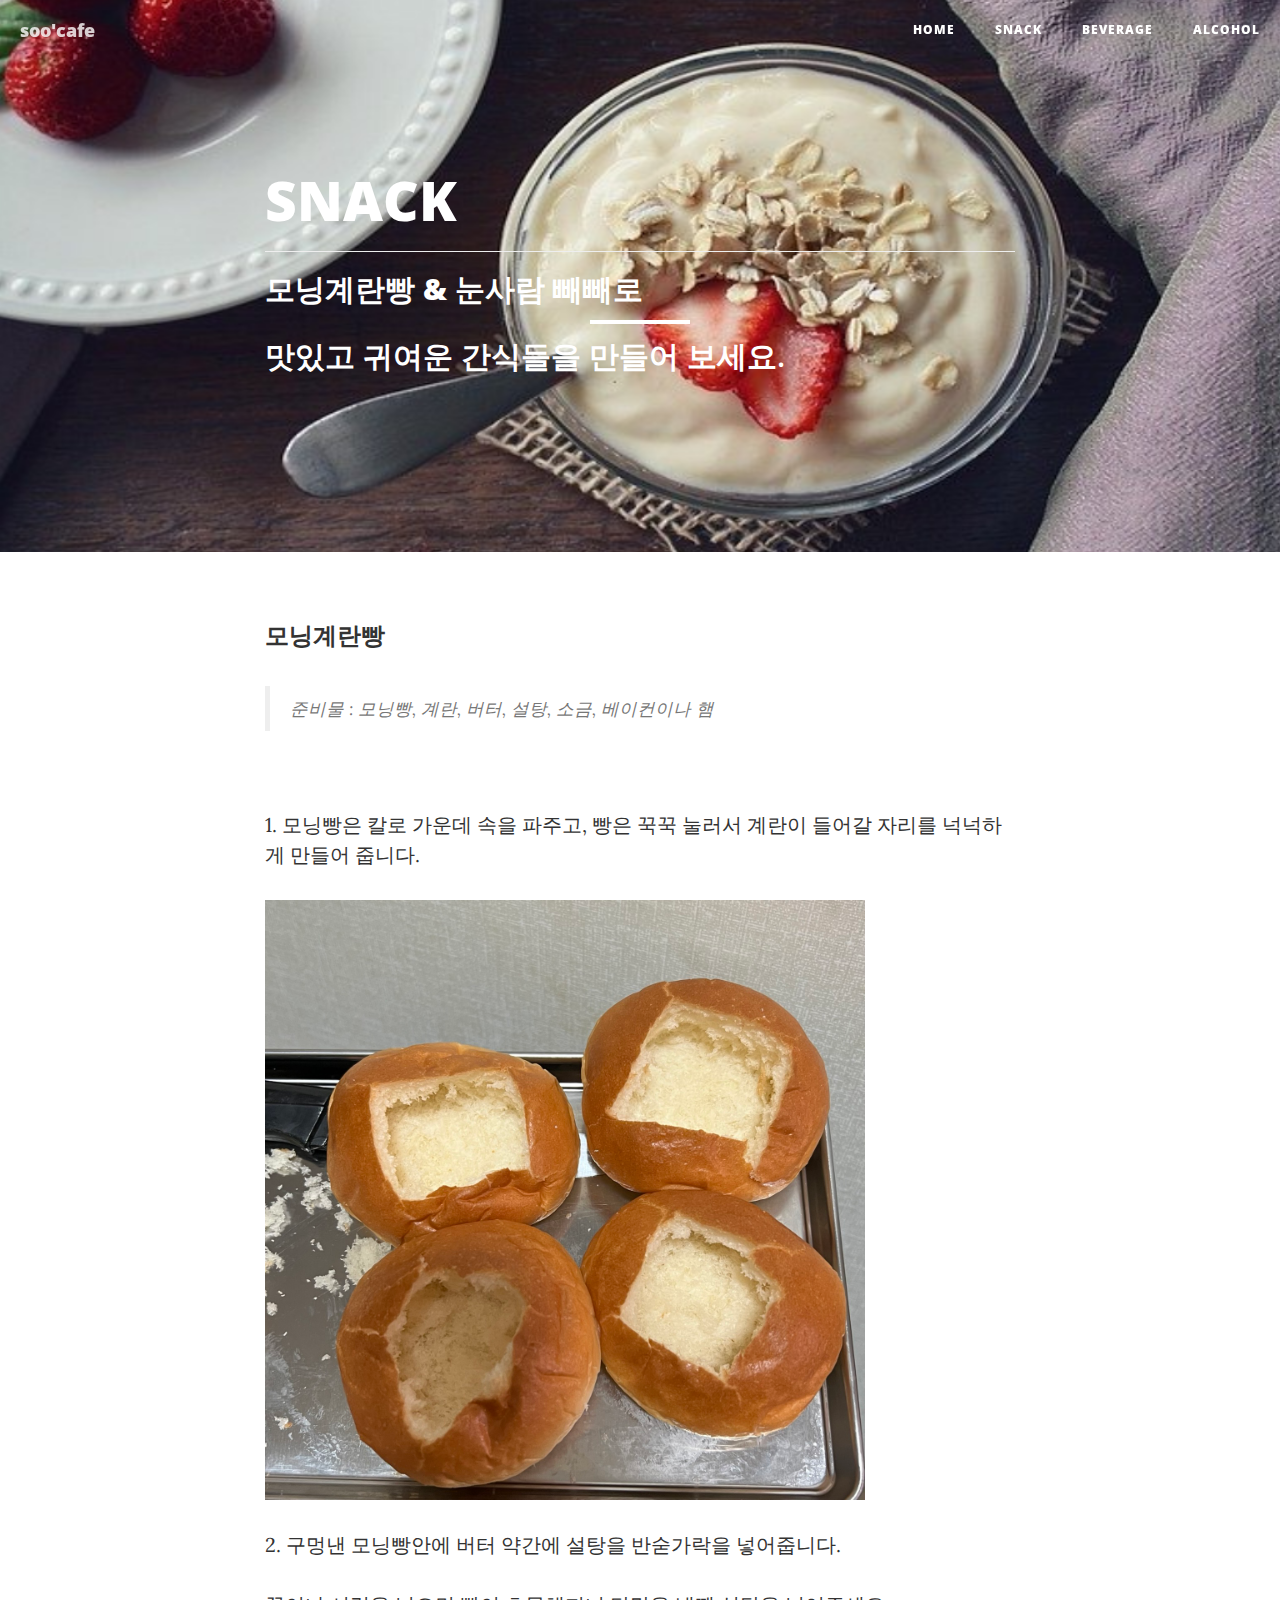
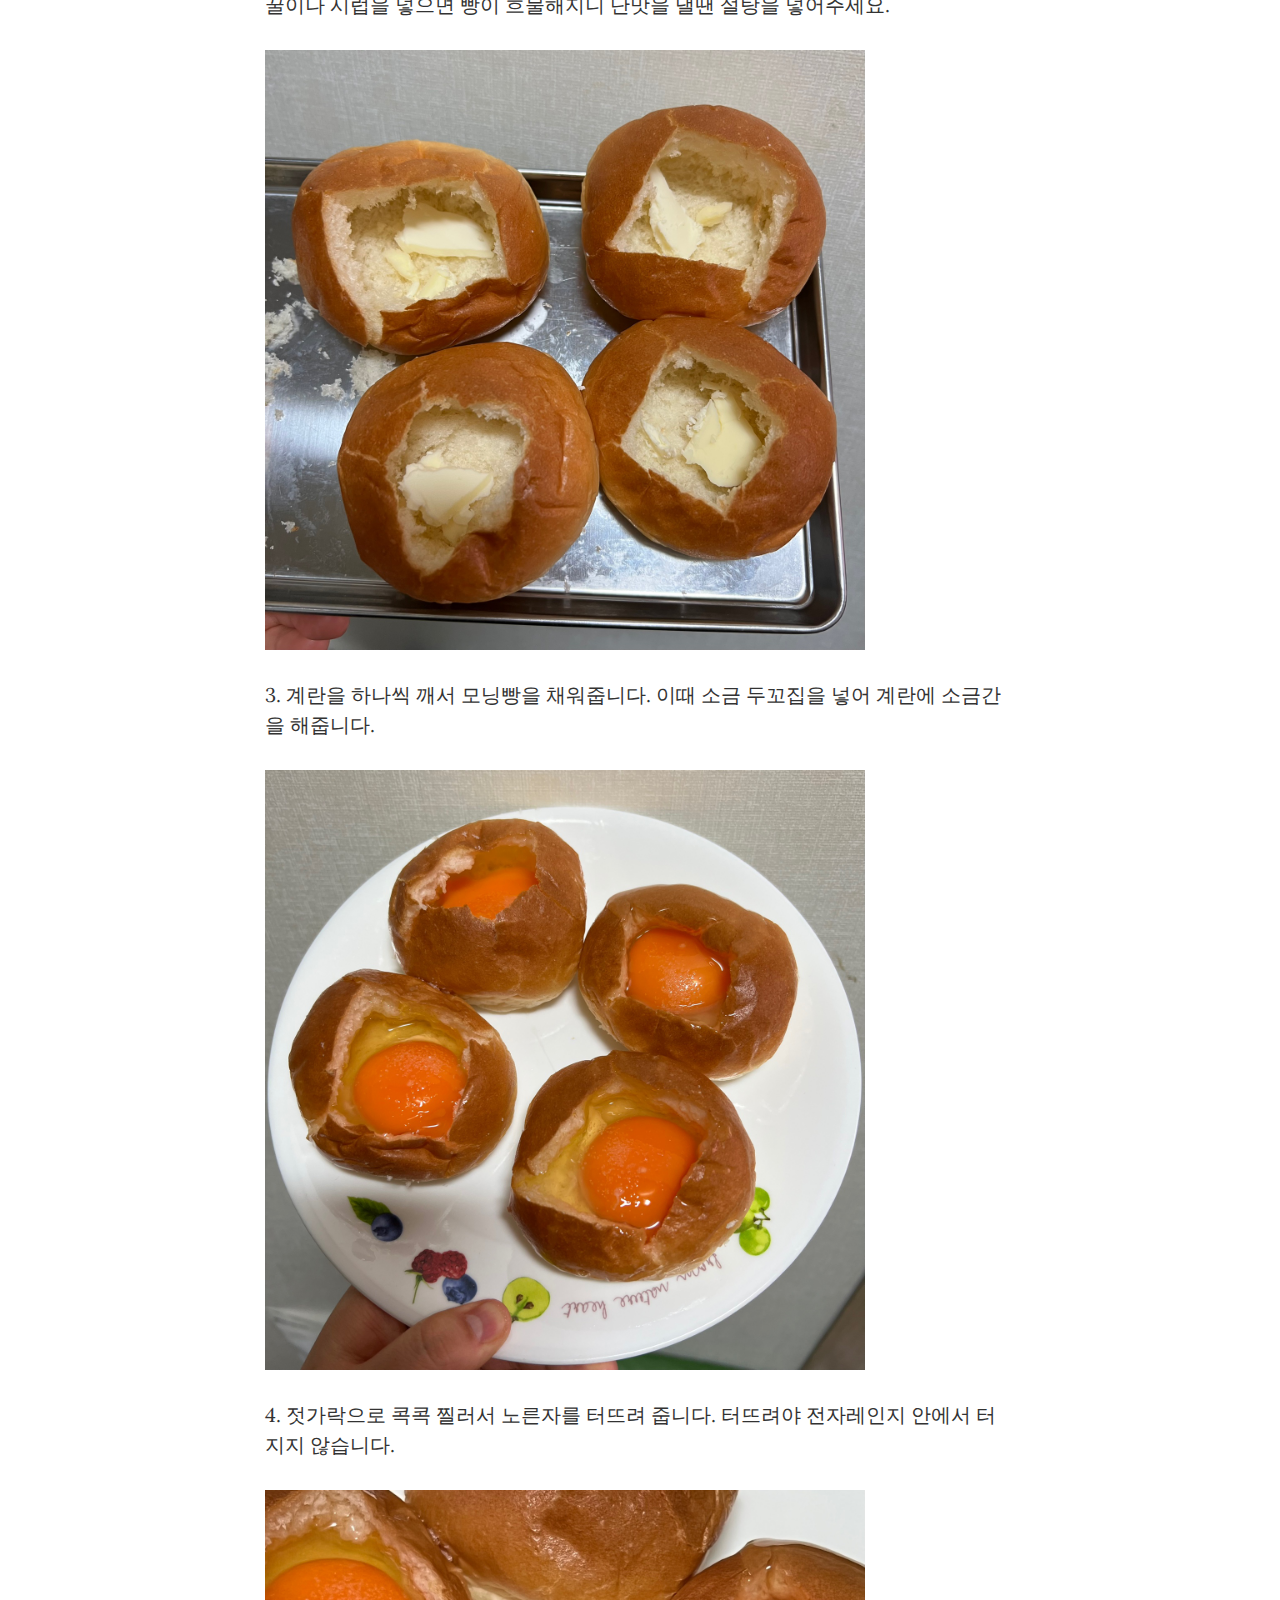
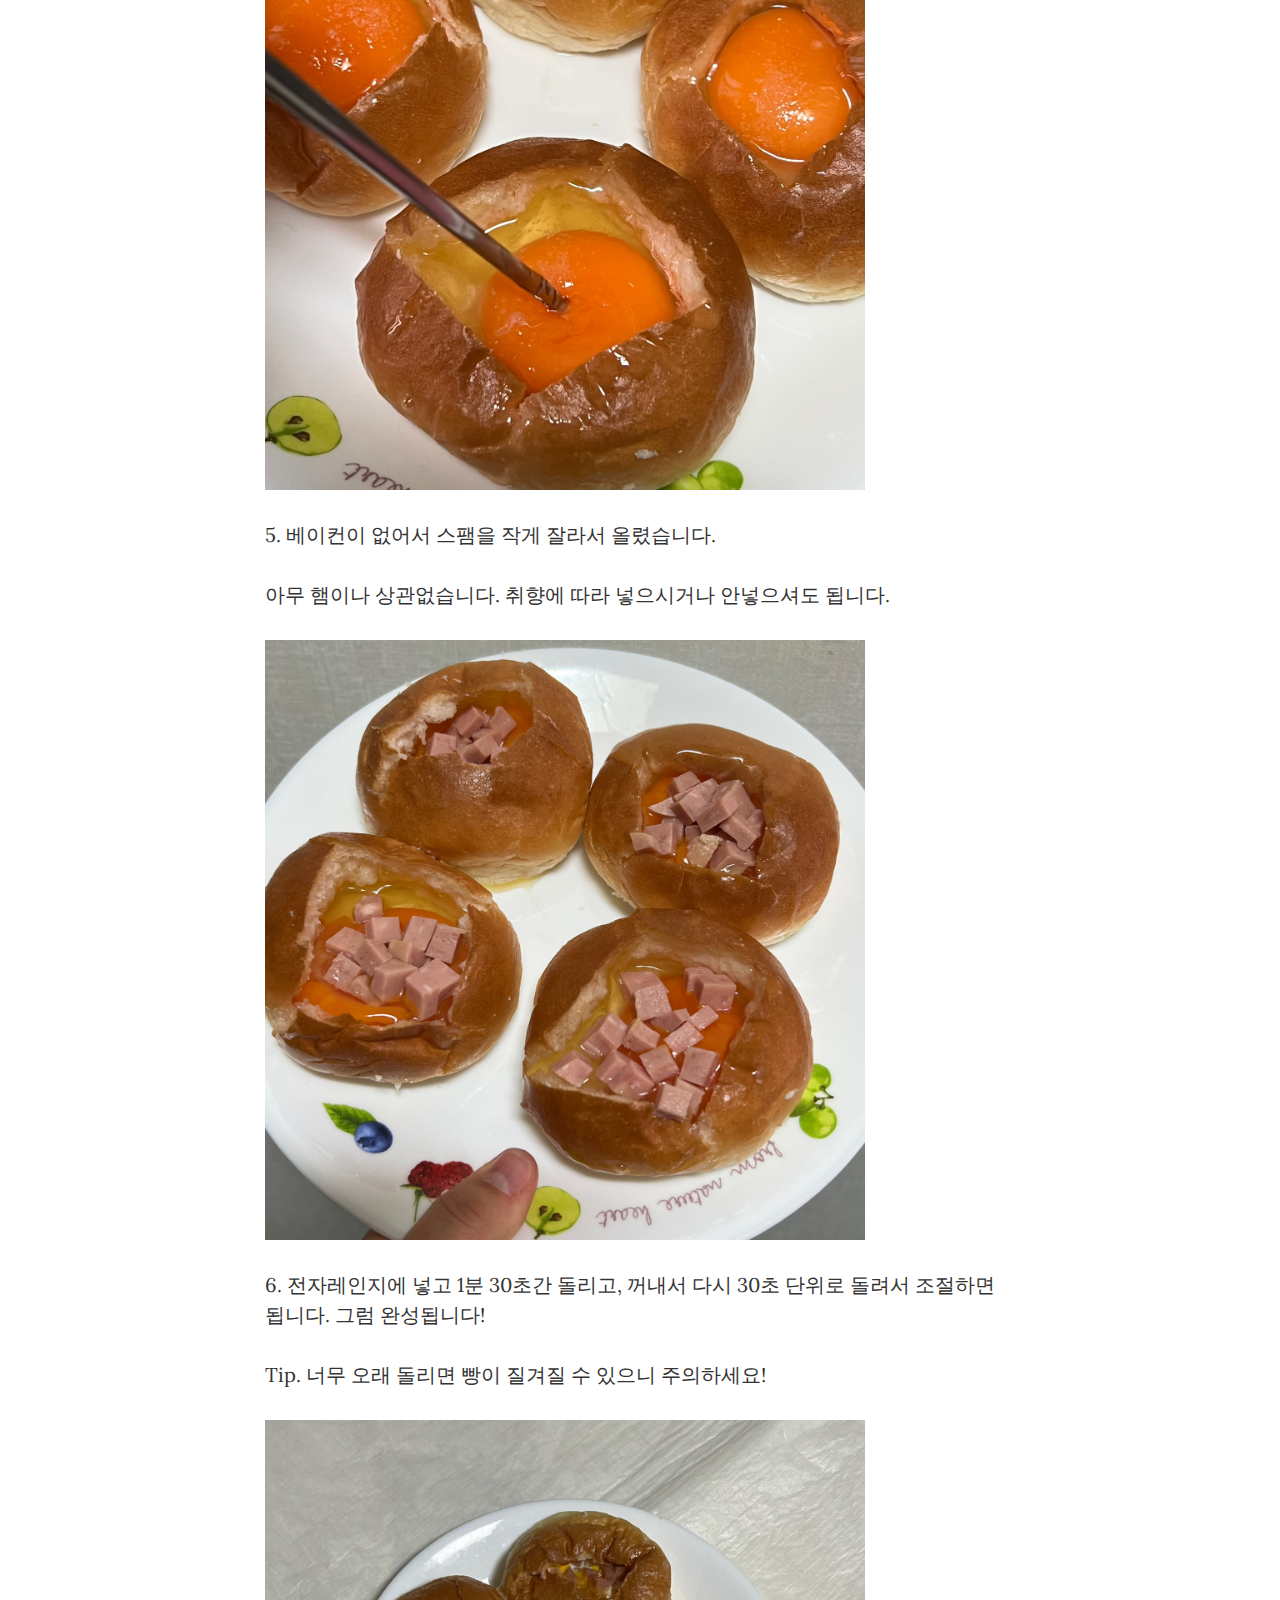
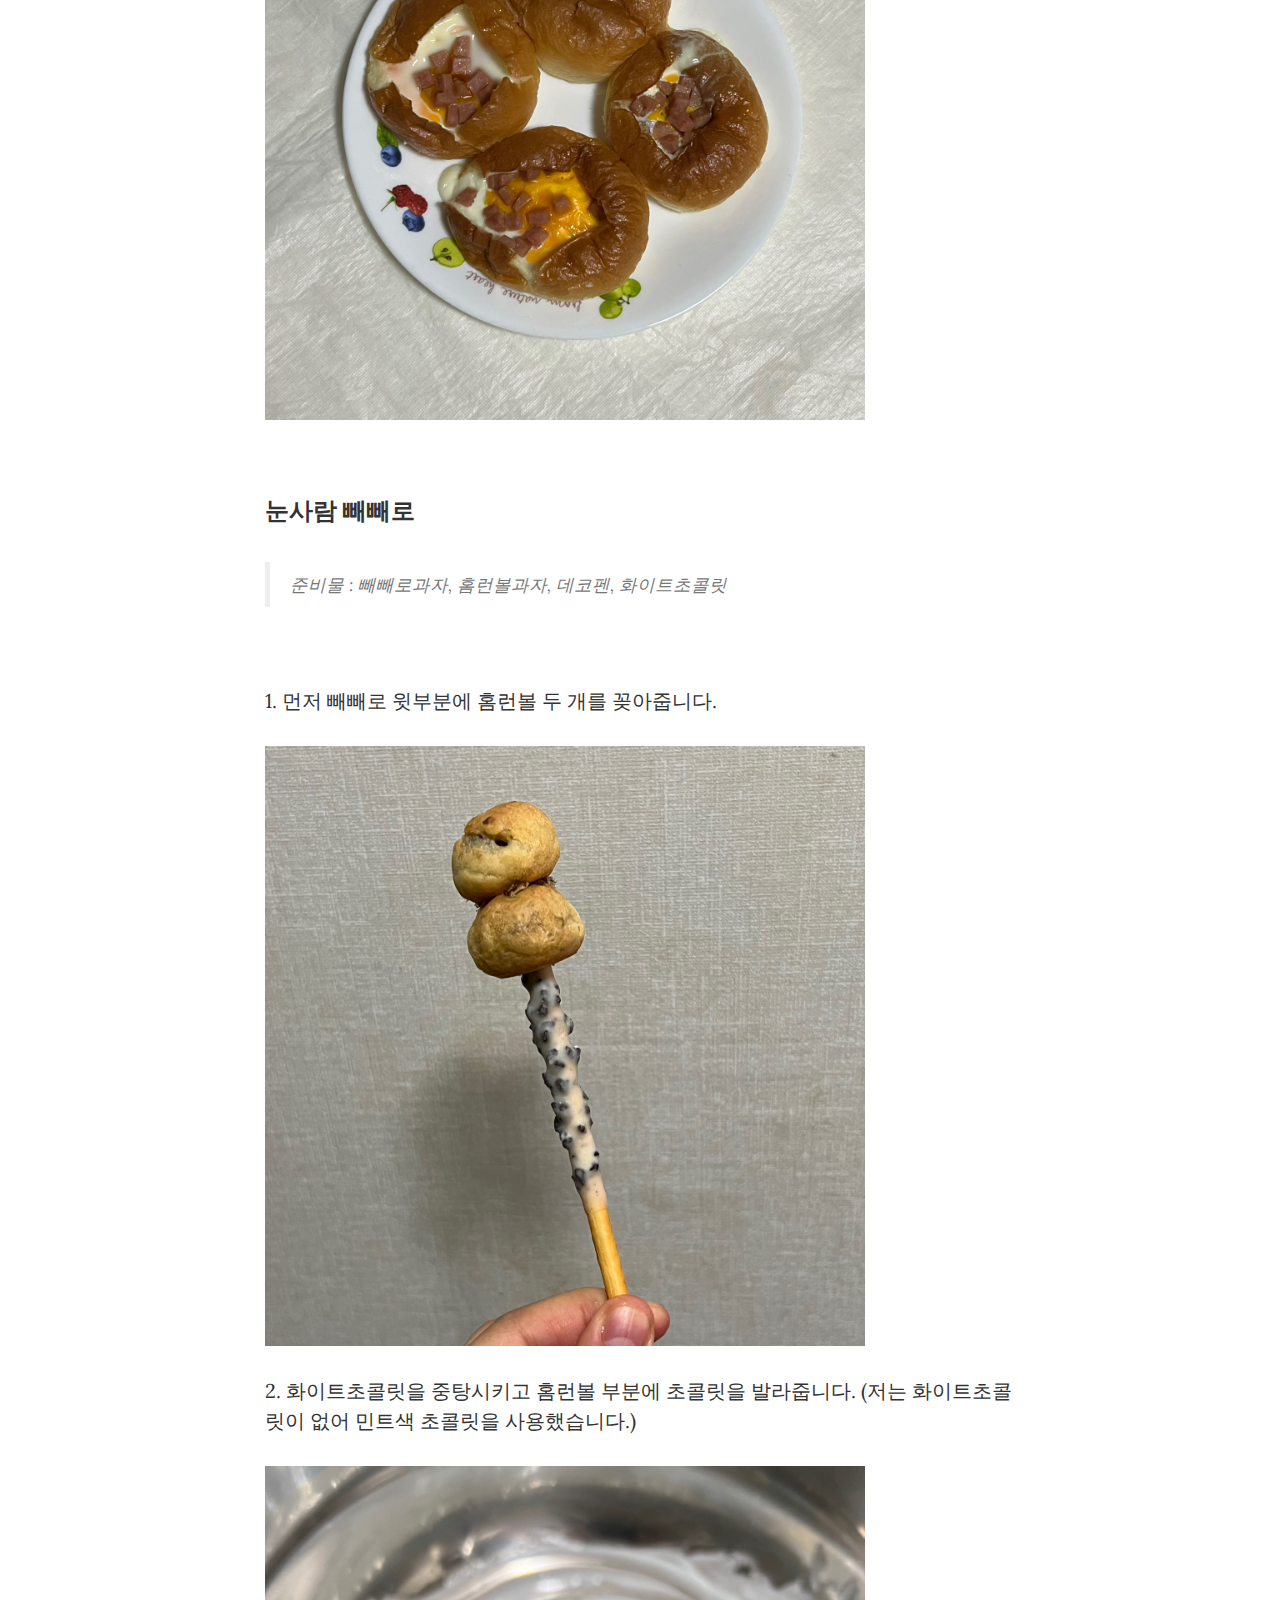
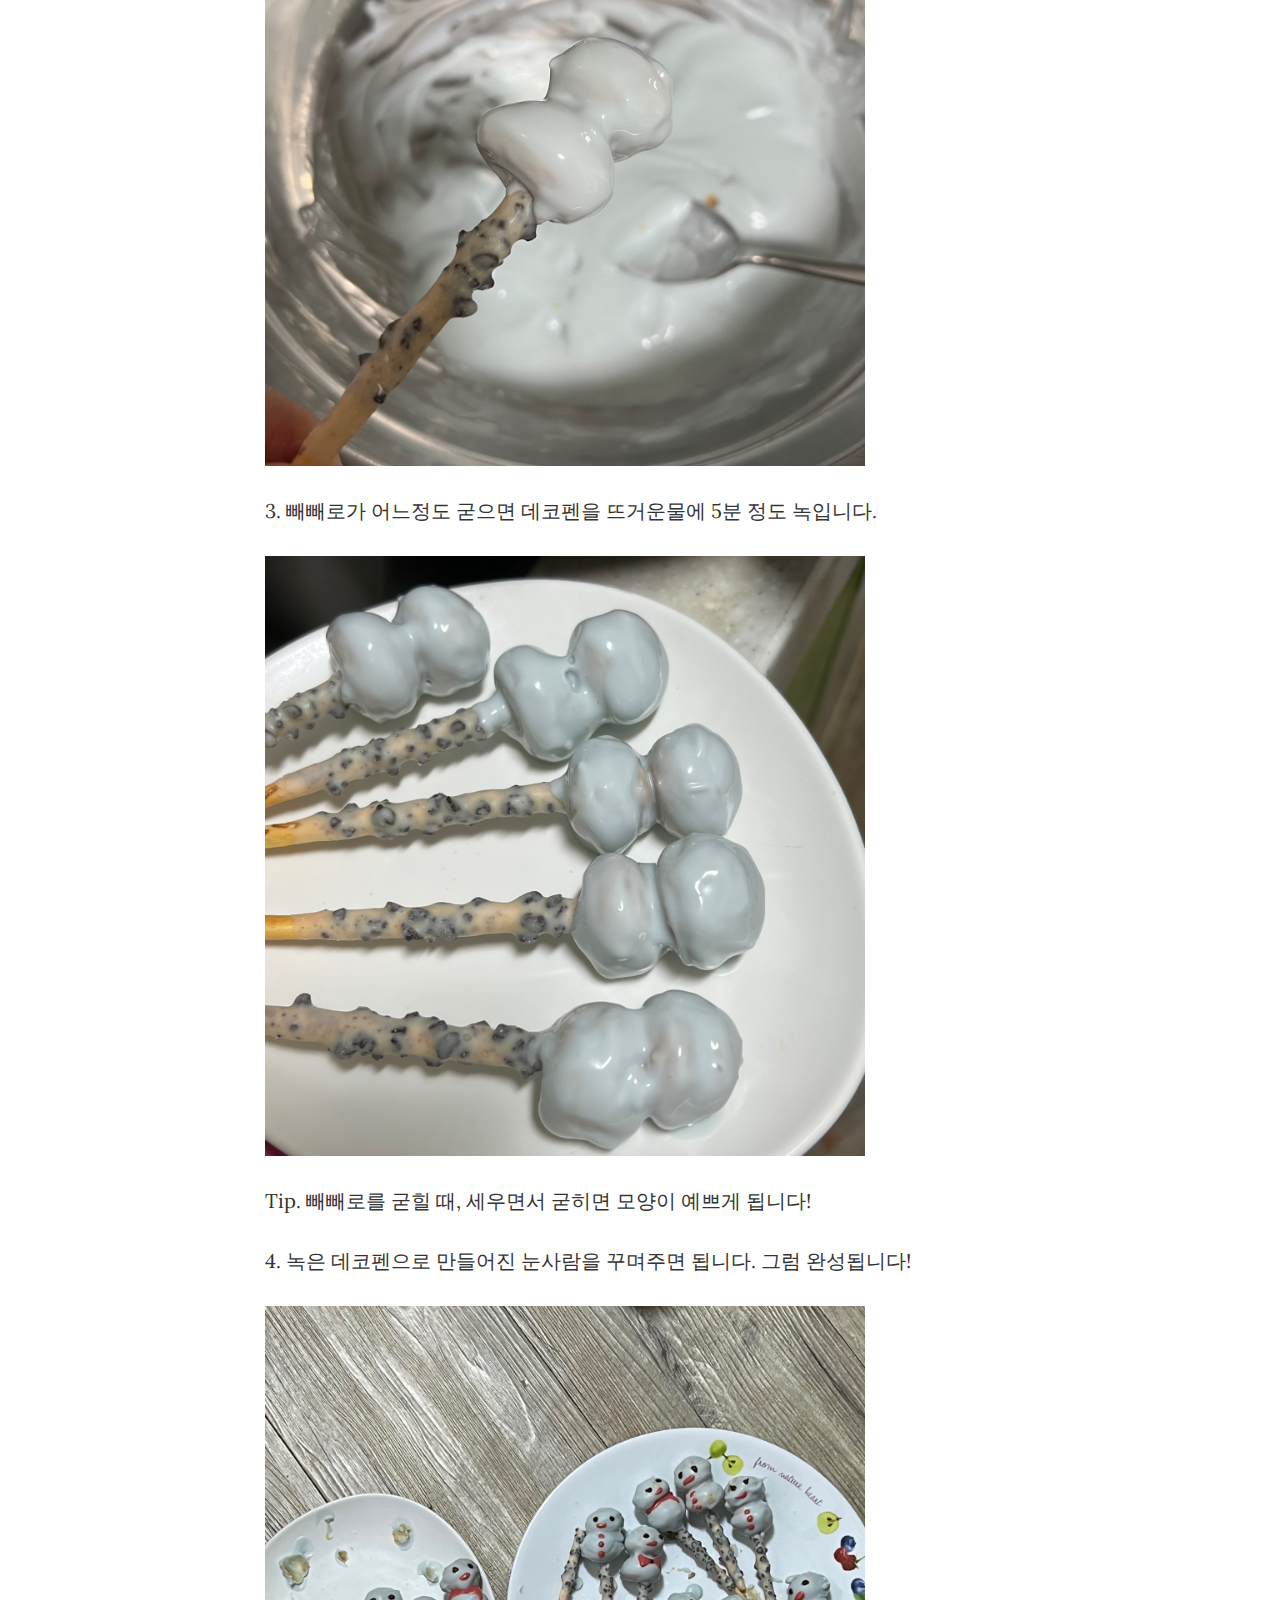
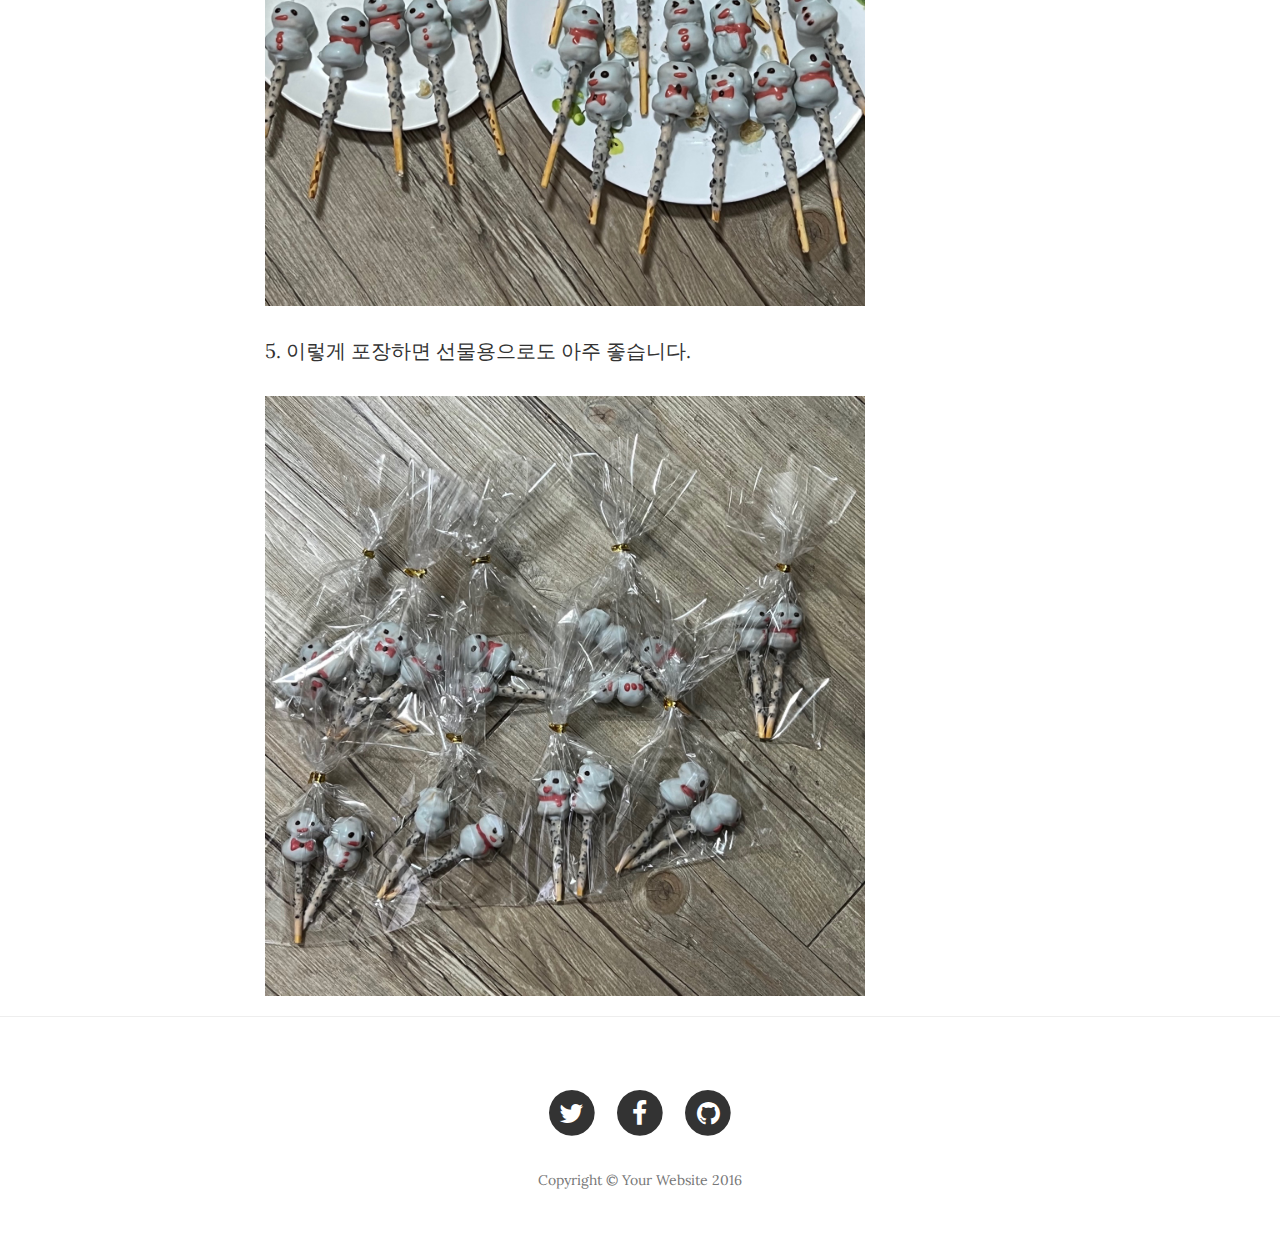
==== about.html @ 00a2ccdf "Update about.html" ====
<!DOCTYPE html>
<html lang="en">

<head>

    <meta charset="utf-8">
    <meta http-equiv="X-UA-Compatible" content="IE=edge">
    <meta name="viewport" content="width=device-width, initial-scale=1">
    <meta name="description" content="">
    <meta name="author" content="">

    <title>소소한 간식/snack</title>

    <!-- Bootstrap Core CSS -->
    <link href="vendor/bootstrap/css/bootstrap.min.css" rel="stylesheet">

    <!-- Theme CSS -->
    <link href="css/clean-blog.min.css" rel="stylesheet">

    <!-- Custom Fonts -->
    <link href="vendor/font-awesome/css/font-awesome.min.css" rel="stylesheet" type="text/css">
    <link href='https://fonts.googleapis.com/css?family=Lora:400,700,400italic,700italic' rel='stylesheet' type='text/css'>
    <link href='https://fonts.googleapis.com/css?family=Open+Sans:300italic,400italic,600italic,700italic,800italic,400,300,600,700,800' rel='stylesheet' type='text/css'>

    <!-- HTML5 Shim and Respond.js IE8 support of HTML5 elements and media queries -->
    <!-- WARNING: Respond.js doesn't work if you view the page via file:// -->
    <!--[if lt IE 9]>
        <script src="https://oss.maxcdn.com/libs/html5shiv/3.7.0/html5shiv.js"></script>
        <script src="https://oss.maxcdn.com/libs/respond.js/1.4.2/respond.min.js"></script>
    <![endif]-->

</head>

<body>

    <!-- Navigation -->
    <nav class="navbar navbar-default navbar-custom navbar-fixed-top">
        <div class="container-fluid">
            <!-- Brand and toggle get grouped for better mobile display -->
            <div class="navbar-header page-scroll">
                <button type="button" class="navbar-toggle" data-toggle="collapse" data-target="#bs-example-navbar-collapse-1">
                    <span class="sr-only">Toggle navigation</span>
                    Menu <i class="fa fa-bars"></i>
                </button>
                <a class="navbar-brand" href="index.html">soo'cafe</a>
            </div>

            <!-- Collect the nav links, forms, and other content for toggling -->
            <div class="collapse navbar-collapse" id="bs-example-navbar-collapse-1">
                <ul class="nav navbar-nav navbar-right">
                    <li>
                        <a href="index.html">Home</a>
                    </li>
                    <li>
                        <a href="about.html">SNACK</a>
                    </li>
                    <li>
                        <a href="post.html">BEVERAGE</a>
                    </li>
                    <li>
                        <a href="contact.html">ALCOHOL</a>
                    </li>
                </ul>
            </div>
            <!-- /.navbar-collapse -->
        </div>
        <!-- /.container -->
    </nav>

    <!-- Page Header -->
    <!-- Set your background image for this header on the line below. -->
    <header class="intro-header" style="background-image: url('back/snack1.PNG')">
        <div class="container">
            <div class="row">
                <div class="col-lg-8 col-lg-offset-2 col-md-10 col-md-offset-1">
                    <div class="post-heading">
                        <h1>SNACK</h1>
                        <hr>
                        <h2>모닝계란빵 & 눈사람 빼빼로</h2>
                        <hr class="small">
                        <span class="subheading">맛있고 귀여운 간식들을 만들어 보세요.</span>
                    </div>
                </div>
            </div>
        </div>
    </header>

    <!-- Main Content -->
    <div class="container">
        <div class="row">
            <div class="col-lg-8 col-lg-offset-2 col-md-10 col-md-offset-1">
                
                 <h3> 모닝계란빵</h3>
                        
                    <br>
                    <blockquote>준비물 : 모닝빵, 계란, 버터, 설탕, 소금, 베이컨이나 햄</blockquote>
                    <br>
                   
                    <p>1. 모닝빵은 칼로 가운데 속을 파주고, 빵은 꾹꾹 눌러서 계란이 들어갈 자리를 넉넉하게 만들어 줍니다. </p>
                  
                    <a href="#">
                        <img class="img-responsive" src="egg/egg9.jpg" width="600" height="350" alt="" >
                    </a>
                      

                    <p>2. 구멍낸 모닝빵안에 버터 약간에 설탕을 반숟가락을 넣어줍니다.</p>
                    <p>꿀이나 시럽을 넣으면 빵이 흐물해지니 단맛을 낼땐 설탕을 넣어주세요.</p>
                    <a href="#">
                        <img class="img-responsive" src="egg/egg3.jpg" width="600" height="350" alt="">
                    </a>
                  
                    <p>3. 계란을 하나씩 깨서 모닝빵을 채워줍니다. 이때 소금 두꼬집을 넣어 계란에 소금간을 해줍니다. </p>
                    <a href="#">
                        <img class="img-responsive" src="egg/egg4.jpg" width="600" height="350" alt="">
                    </a>
                    
                    <p>4. 젓가락으로 콕콕 찔러서 노른자를 터뜨려 줍니다. 터뜨려야 전자레인지 안에서 터지지 않습니다.</p>
                    <a href="#">
                        <img class="img-responsive" src="egg/egg5.jpg" width="600" height="350" alt="">
                    </a>
                    <p>5. 베이컨이 없어서 스팸을 작게 잘라서 올렸습니다.</p>
                    <p>아무 햄이나 상관없습니다. 취향에 따라 넣으시거나 안넣으셔도 됩니다.</p>
                    <a href="#">
                        <img class="img-responsive" src="egg/egg6.jpg" width="600" height="350" alt="">
                    </a>
                    <p>6. 전자레인지에 넣고 1분 30초간 돌리고, 꺼내서 다시 30초 단위로 돌려서 조절하면 됩니다. 그럼 완성됩니다!</p>
                    <p> Tip. 너무 오래 돌리면 빵이 질겨질 수 있으니 주의하세요!</p>
                    <a href="#">
                        <img class="img-responsive" src="egg/egg8.jpg" width="600" height="350" alt="">
                    </a>
                    <br>
                    <br>
                <h3> 눈사람 빼빼로</h3>
                        
                    <br>
                    <blockquote>준비물 : 빼빼로과자, 홈런볼과자, 데코펜, 화이트초콜릿</blockquote>
                    <br>
                   
                    <p>1. 먼저 빼빼로 윗부분에 홈런볼 두 개를 꽂아줍니다.</p><a href="#">
                  
                    <a href="#">
                        <img class="img-responsive" src="snow/b1.jpg" width="600" height="350" alt="" >
                    </a>
                      

                    <p>2. 화이트초콜릿을 중탕시키고 홈런볼 부분에 초콜릿을 발라줍니다. 
                        (저는 화이트초콜릿이 없어 민트색 초콜릿을 사용했습니다.)</p>
                    <a href="#">
                        <img class="img-responsive" src="snow/b3.jpg" width="600" height="350" alt="">
                    </a>
                  
                    <p>3. 빼빼로가 어느정도 굳으면 데코펜을 뜨거운물에 5분 정도 녹입니다.</p>
                    <a href="#">
                        <img class="img-responsive" src="snow/b4.jpg" width="600" height="350" alt="">
                    </a>
                    <p>Tip. 빼빼로를 굳힐 때, 세우면서 굳히면 모양이 예쁘게 됩니다!</p>
                    <p>4. 녹은 데코펜으로 만들어진 눈사람을 꾸며주면 됩니다. 그럼 완성됩니다!</p>
                    <a href="#">
                        <img class="img-responsive" src="snow/b5.jpg" width="600" height="350" alt="">
                    </a>
                    <p>5. 이렇게 포장하면 선물용으로도 아주 좋습니다.</p>
                    <a href="#">
                        <img class="img-responsive" src="snow/b6.jpg" width="600" height="350" alt="">
                    </a>

            </div>
        </div>
    </div>

    <hr>

    <!-- Footer -->
    <footer>
        <div class="container">
            <div class="row">
                <div class="col-lg-8 col-lg-offset-2 col-md-10 col-md-offset-1">
                    <ul class="list-inline text-center">
                        <li>
                            <a href="#">
                                <span class="fa-stack fa-lg">
                                    <i class="fa fa-circle fa-stack-2x"></i>
                                    <i class="fa fa-twitter fa-stack-1x fa-inverse"></i>
                                </span>
                            </a>
                        </li>
                        <li>
                            <a href="#">
                                <span class="fa-stack fa-lg">
                                    <i class="fa fa-circle fa-stack-2x"></i>
                                    <i class="fa fa-facebook fa-stack-1x fa-inverse"></i>
                                </span>
                            </a>
                        </li>
                        <li>
                            <a href="#">
                                <span class="fa-stack fa-lg">
                                    <i class="fa fa-circle fa-stack-2x"></i>
                                    <i class="fa fa-github fa-stack-1x fa-inverse"></i>
                                </span>
                            </a>
                        </li>
                    </ul>
                    <p class="copyright text-muted">Copyright &copy; Your Website 2016</p>
                </div>
            </div>
        </div>
    </footer>

    <!-- jQuery -->
    <script src="vendor/jquery/jquery.min.js"></script>

    <!-- Bootstrap Core JavaScript -->
    <script src="vendor/bootstrap/js/bootstrap.min.js"></script>

    <!-- Contact Form JavaScript -->
    <script src="js/jqBootstrapValidation.js"></script>
    <script src="js/contact_me.js"></script>

    <!-- Theme JavaScript -->
    <script src="js/clean-blog.min.js"></script>

</body>

</html>
---- css/clean-blog.min.css ----
/*!
 * Start Bootstrap - Clean Blog v3.3.7+1 (http://startbootstrap.com/template-overviews/clean-blog)
 * Copyright 2013-2017 Start Bootstrap
 * Licensed under MIT (https://github.com/BlackrockDigital/startbootstrap/blob/gh-pages/LICENSE)
 */a,body{color:#333}.navbar-custom .nav li a,.navbar-custom .navbar-brand,h1,h2,h3,h4,h5,h6{font-weight:800}.caption,.intro-header .page-heading,.intro-header .site-heading,footer .copyright{text-align:center}body{font-family:Lora,'Times New Roman',serif;font-size:20px;-webkit-tap-highlight-color:#0085A1}.intro-header .page-heading .subheading,.intro-header .post-heading .subheading,.intro-header .site-heading .subheading,.navbar-custom,h1,h2,h3,h4,h5,h6{font-family:'Open Sans','Helvetica Neue',Helvetica,Arial,sans-serif}p{line-height:1.5;margin:30px 0}p a{text-decoration:underline}a:focus,a:hover{color:#0085A1}a img:focus,a img:hover{cursor:zoom-in}blockquote{color:#777;font-style:italic}hr.small{max-width:100px;margin:15px auto;border-width:4px;border-color:#fff}.navbar-custom{position:absolute;top:0;left:0;width:100%;z-index:3}.navbar-custom .navbar-header .navbar-toggle{color:#777;font-weight:800;text-transform:uppercase;font-size:12px}.navbar-custom .nav li a{text-transform:uppercase;font-size:12px;letter-spacing:1px}@media only screen and (min-width:768px){.navbar-custom{background:0 0;border-bottom:1px solid transparent}.navbar-custom .navbar-brand{color:#fff;padding:20px}.navbar-custom .navbar-brand:focus,.navbar-custom .navbar-brand:hover{color:rgba(255,255,255,.8)}.navbar-custom .nav li a{color:#fff;padding:20px}.navbar-custom .nav li a:focus,.navbar-custom .nav li a:hover{color:rgba(255,255,255,.8)}.navbar-custom .nav li ul.dropdown-menu a{color:#333}.navbar-custom .nav li ul.dropdown-menu a:focus,.navbar-custom .nav li ul.dropdown-menu a:hover{color:#0085A1}}@media only screen and (min-width:1170px){.navbar-custom{-webkit-transition:background-color .3s;-moz-transition:background-color .3s;transition:background-color .3s;-webkit-transform:translate3d(0,0,0);-moz-transform:translate3d(0,0,0);-ms-transform:translate3d(0,0,0);-o-transform:translate3d(0,0,0);transform:translate3d(0,0,0);-webkit-backface-visibility:hidden;backface-visibility:hidden}.navbar-custom.is-fixed{position:fixed;top:-61px;background-color:rgba(255,255,255,.9);border-bottom:1px solid #f2f2f2;-webkit-transition:-webkit-transform .3s;-moz-transition:-moz-transform .3s;transition:transform .3s}.navbar-custom.is-fixed .navbar-brand{color:#333}.navbar-custom.is-fixed .navbar-brand:focus,.navbar-custom.is-fixed .navbar-brand:hover{color:#0085A1}.navbar-custom.is-fixed .nav li a{color:#333}.navbar-custom.is-fixed .nav li a:focus,.navbar-custom.is-fixed .nav li a:hover{color:#0085A1}.navbar-custom.is-visible{-webkit-transform:translate3d(0,100%,0);-moz-transform:translate3d(0,100%,0);-ms-transform:translate3d(0,100%,0);-o-transform:translate3d(0,100%,0);transform:translate3d(0,100%,0)}}.intro-header{background:center center no-repeat;-webkit-background-size:cover;-moz-background-size:cover;background-size:cover;-o-background-size:cover;margin-bottom:50px}.intro-header .page-heading,.intro-header .post-heading,.intro-header .site-heading{padding:100px 0 50px;color:#fff}.intro-header .page-heading h1,.intro-header .site-heading h1{margin-top:0;font-size:50px}.intro-header .page-heading .subheading,.intro-header .site-heading .subheading{font-size:24px;line-height:1.1;display:block;font-weight:300;margin:10px 0 0}@media only screen and (min-width:768px){.intro-header .page-heading,.intro-header .post-heading,.intro-header .site-heading{padding:150px 0}.intro-header .page-heading h1,.intro-header .site-heading h1{font-size:80px}}.intro-header .post-heading h1{font-size:35px}.intro-header .post-heading .meta,.intro-header .post-heading .subheading{line-height:1.1;display:block}.intro-header .post-heading .subheading{font-size:24px;margin:10px 0 30px;font-weight:600}.intro-header .post-heading .meta{font-family:Lora,'Times New Roman',serif;font-style:italic;font-weight:300;font-size:20px}.intro-header .post-heading .meta a{color:#fff}@media only screen and (min-width:768px){.intro-header .post-heading h1{font-size:55px}.intro-header .post-heading .subheading{font-size:30px}}.post-preview>a{color:#333}.post-preview>a:focus,.post-preview>a:hover{text-decoration:none;color:#0085A1}.post-preview>a>.post-title{font-size:30px;margin-top:30px;margin-bottom:10px}.post-preview>a>.post-subtitle{margin:0 0 10px;font-weight:300}.post-preview>.post-meta{color:#777;font-size:18px;font-style:italic;margin-top:0}.post-preview>.post-meta>a{text-decoration:none;color:#333}.post-preview>.post-meta>a:focus,.post-preview>.post-meta>a:hover{color:#0085A1;text-decoration:underline}@media only screen and (min-width:768px){.post-preview>a>.post-title{font-size:36px}}.section-heading{font-size:36px;margin-top:60px;font-weight:700}.btn,.pager li>a,.pager li>span{font-family:'Open Sans','Helvetica Neue',Helvetica,Arial,sans-serif;text-transform:uppercase;font-weight:800;letter-spacing:1px}.caption{font-size:14px;padding:10px;font-style:italic;margin:0;display:block;border-bottom-right-radius:5px;border-bottom-left-radius:5px}footer{padding:50px 0 65px}footer .list-inline{margin:0;padding:0}footer .copyright{font-size:14px;margin-bottom:0}.floating-label-form-group{font-size:14px;position:relative;margin-bottom:0;padding-bottom:.5em;border-bottom:1px solid #eee}.floating-label-form-group input,.floating-label-form-group textarea{z-index:1;position:relative;padding-right:0;padding-left:0;border:none;border-radius:0;font-size:1.5em;background:0 0;box-shadow:none!important;resize:none}.floating-label-form-group label{display:block;z-index:0;position:relative;top:2em;margin:0;font-size:.85em;line-height:1.764705882em;vertical-align:middle;vertical-align:baseline;opacity:0;-webkit-transition:top .3s ease,opacity .3s ease;-moz-transition:top .3s ease,opacity .3s ease;-ms-transition:top .3s ease,opacity .3s ease;transition:top .3s ease,opacity .3s ease}.floating-label-form-group::not(:first-child){padding-left:14px;border-left:1px solid #eee}.floating-label-form-group-with-value label{top:0;opacity:1}.floating-label-form-group-with-focus label{color:#0085A1}form .row:first-child .floating-label-form-group{border-top:1px solid #eee}.btn{font-size:14px;border-radius:0;padding:15px 25px}.btn-lg{font-size:16px;padding:25px 35px}.btn-default:focus,.btn-default:hover{background-color:#0085A1;border:1px solid #0085A1;color:#fff}.pager{margin:20px 0 0}.pager li>a,.pager li>span{font-size:14px;padding:15px 25px;background-color:#fff;border-radius:0}.pager li>a:focus,.pager li>a:hover{color:#fff;background-color:#0085A1;border:1px solid #0085A1}.pager .disabled>a,.pager .disabled>a:focus,.pager .disabled>a:hover,.pager .disabled>span{color:#777;background-color:#333;cursor:not-allowed}::-moz-selection{color:#fff;text-shadow:none;background:#0085A1}::selection{color:#fff;text-shadow:none;background:#0085A1}img::selection{color:#fff;background:0 0}img::-moz-selection{color:#fff;background:0 0}
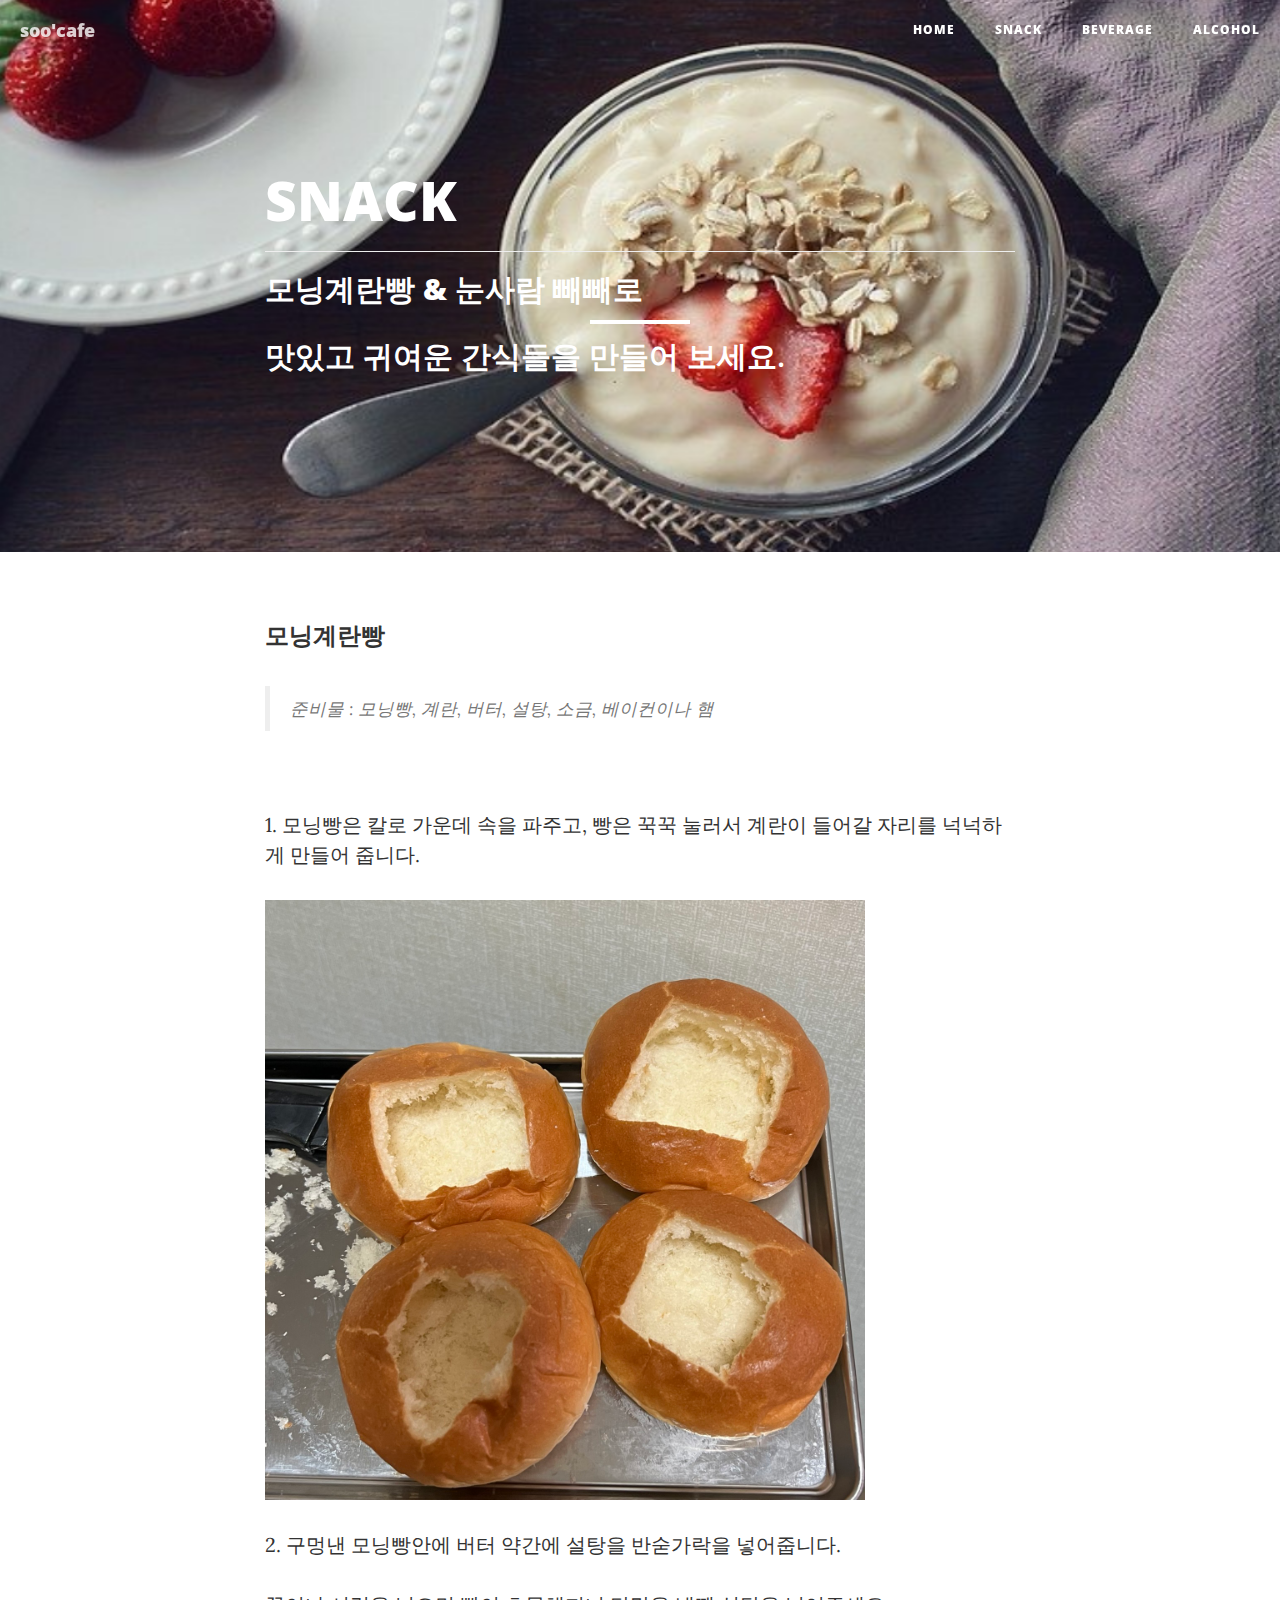
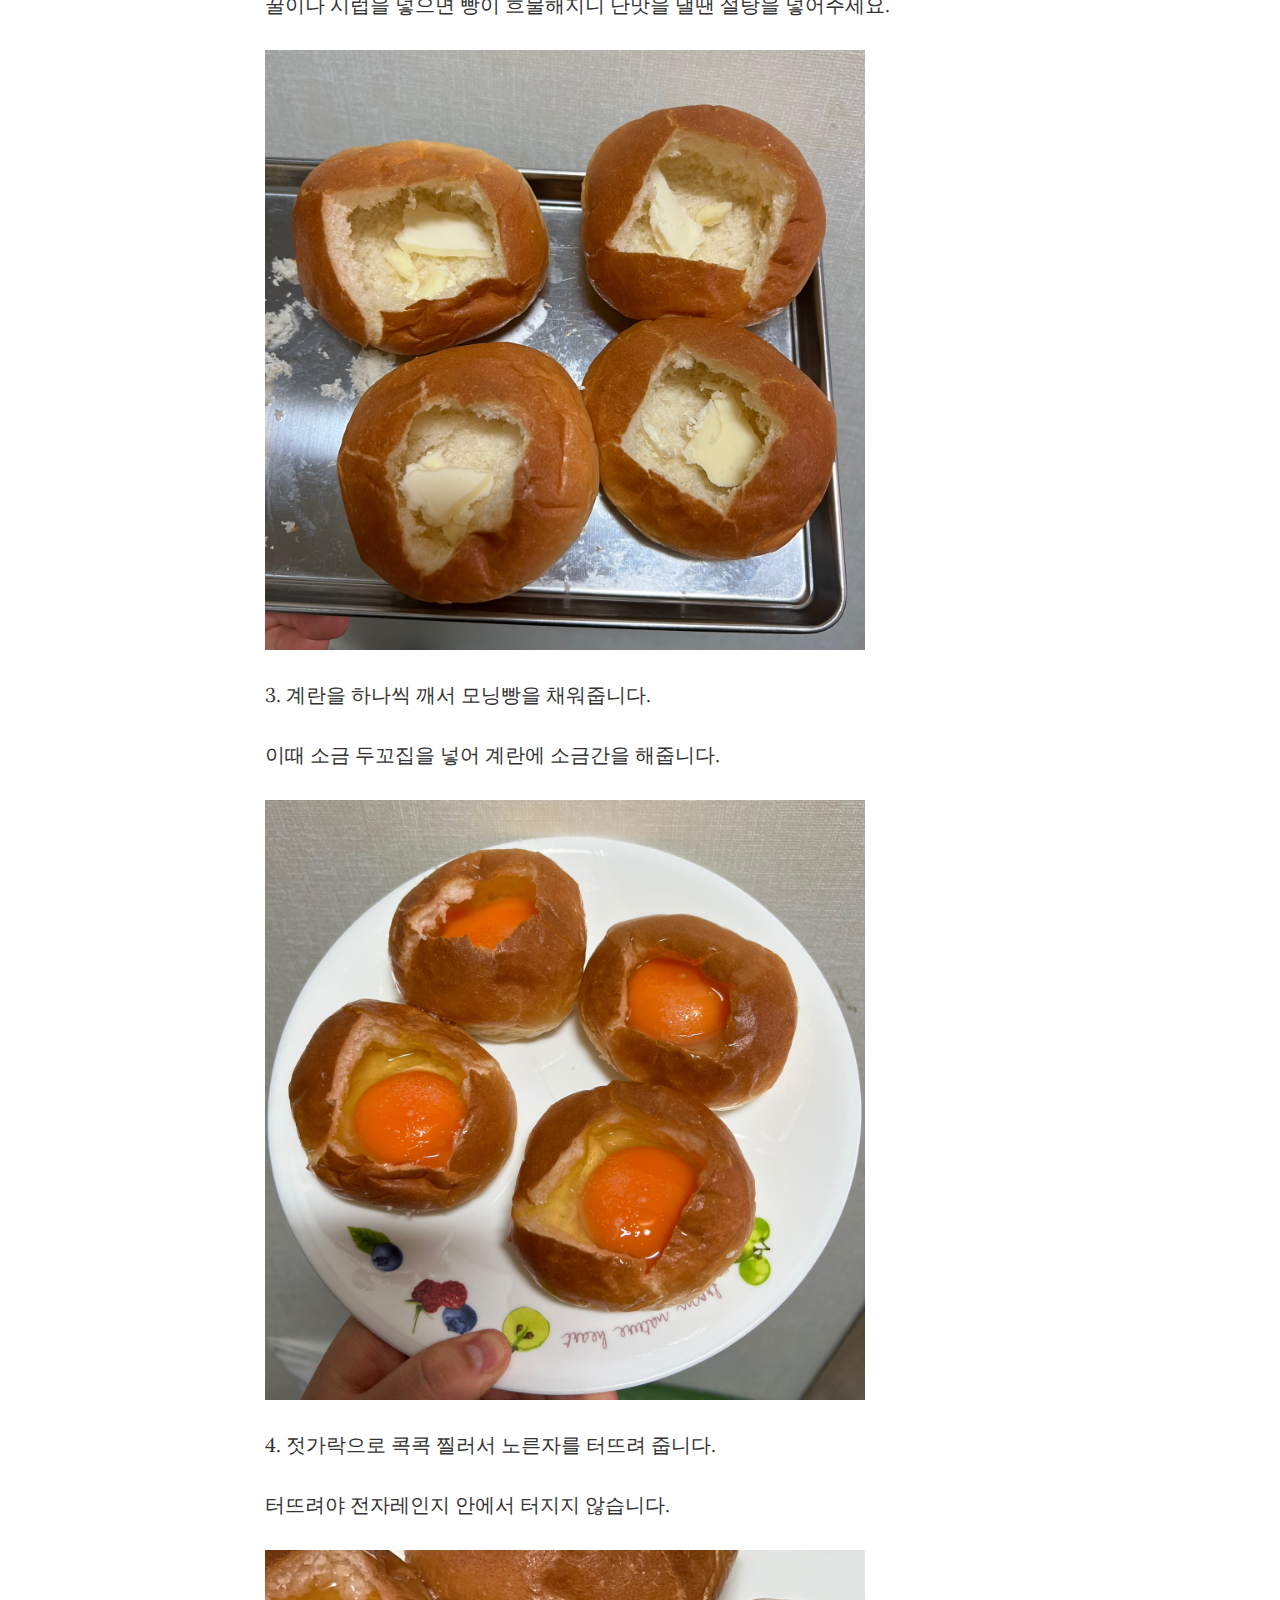
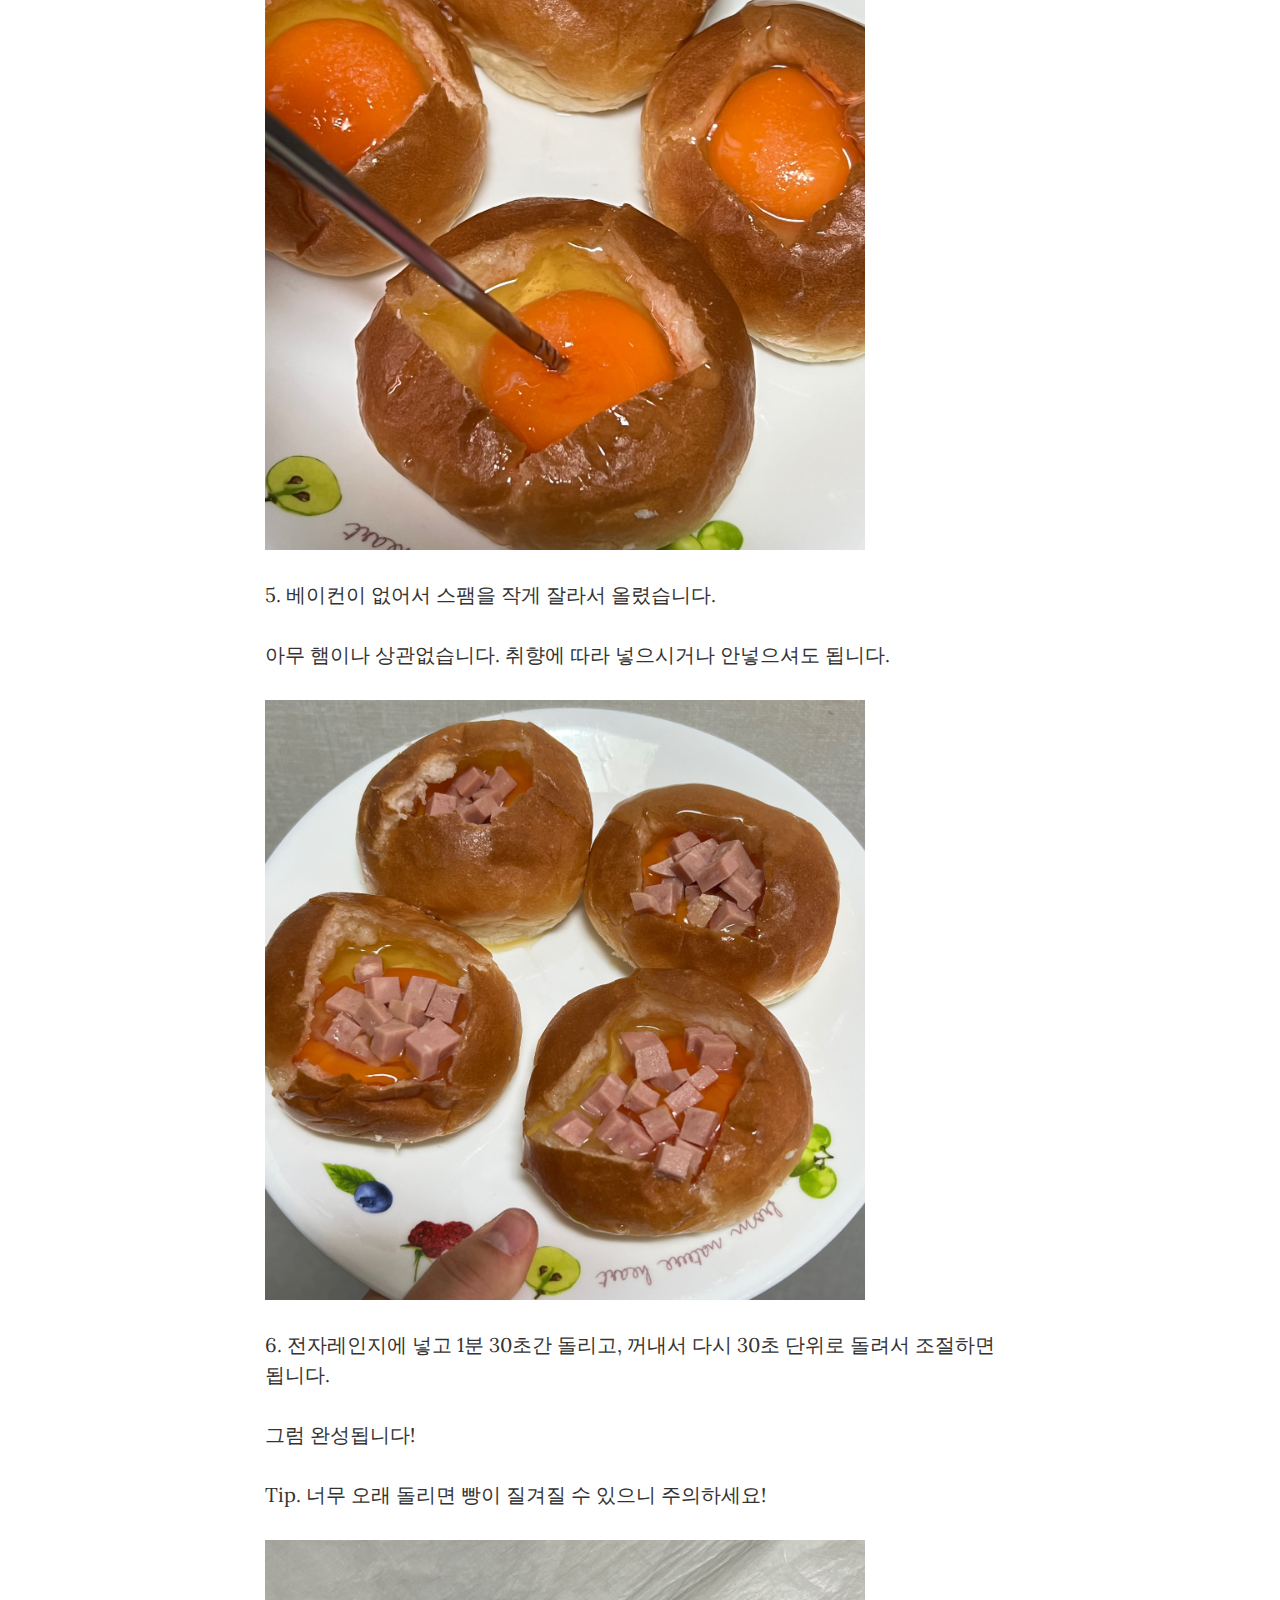
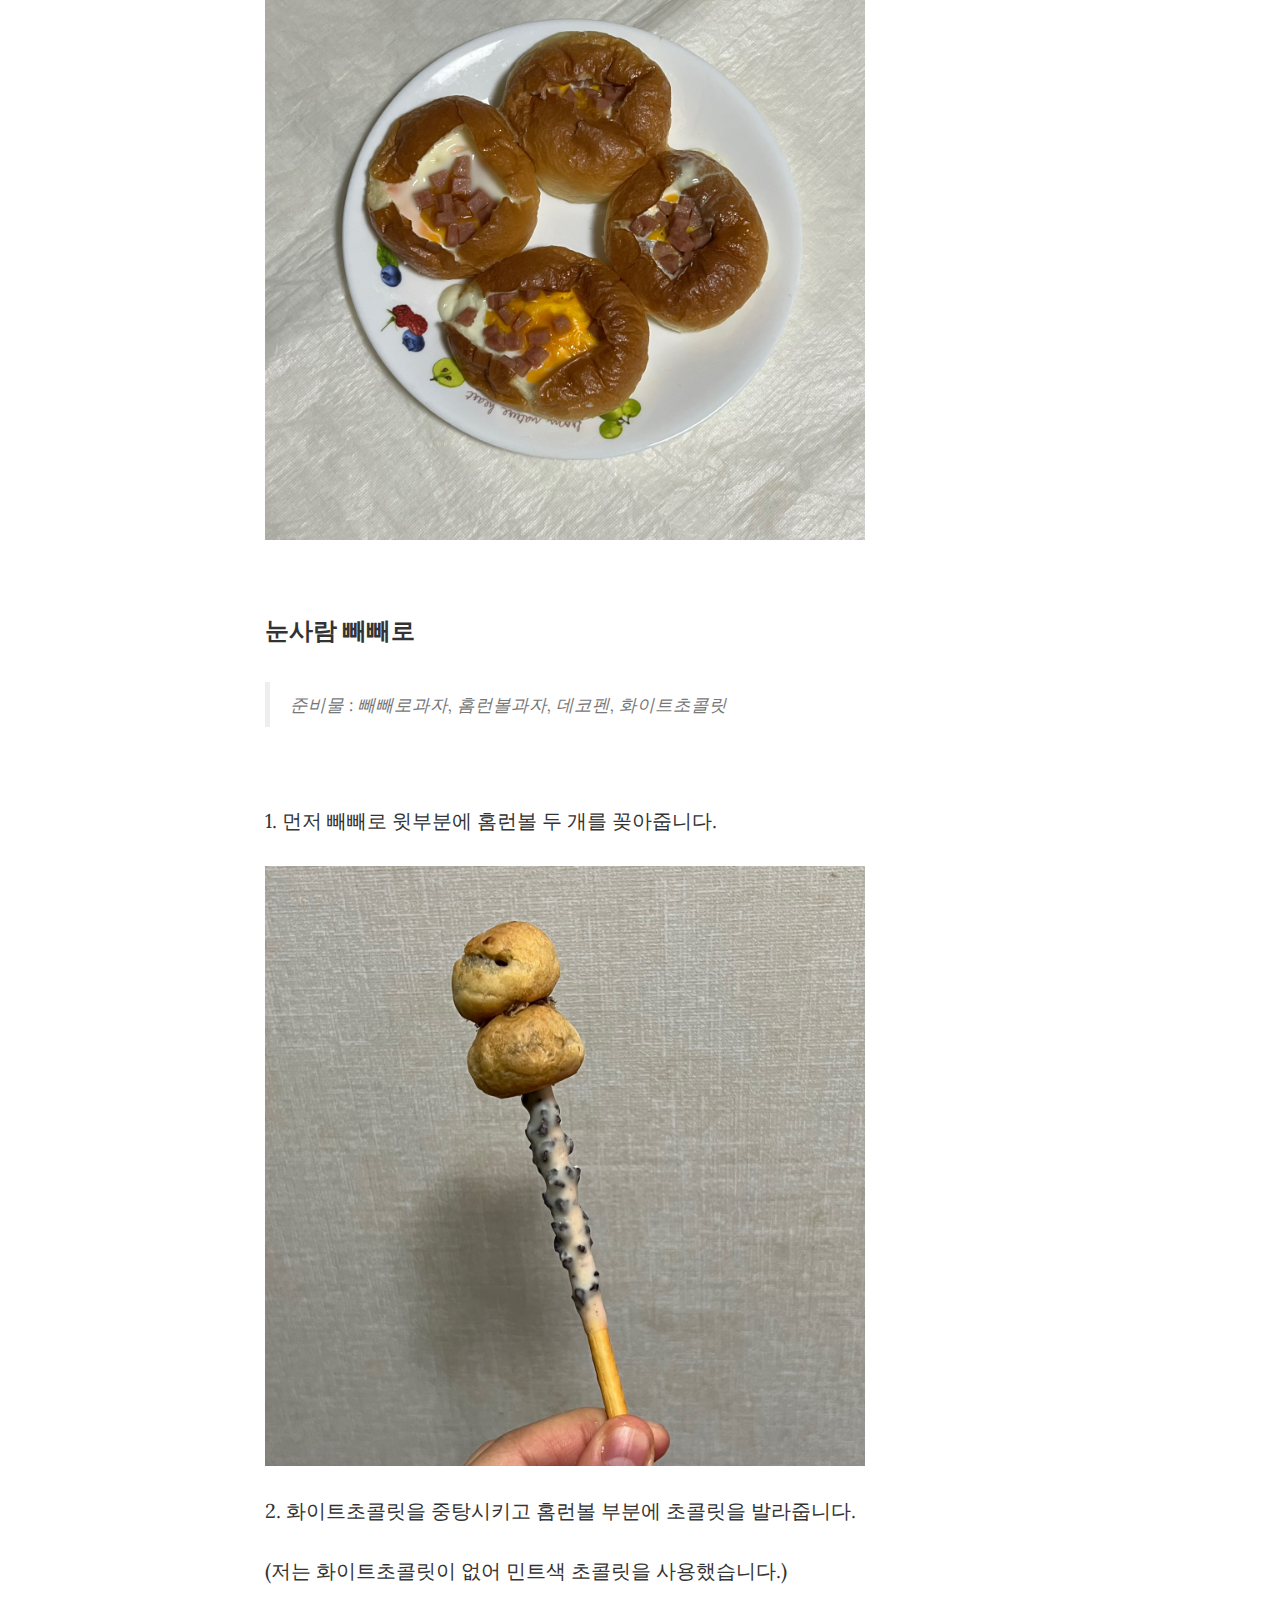
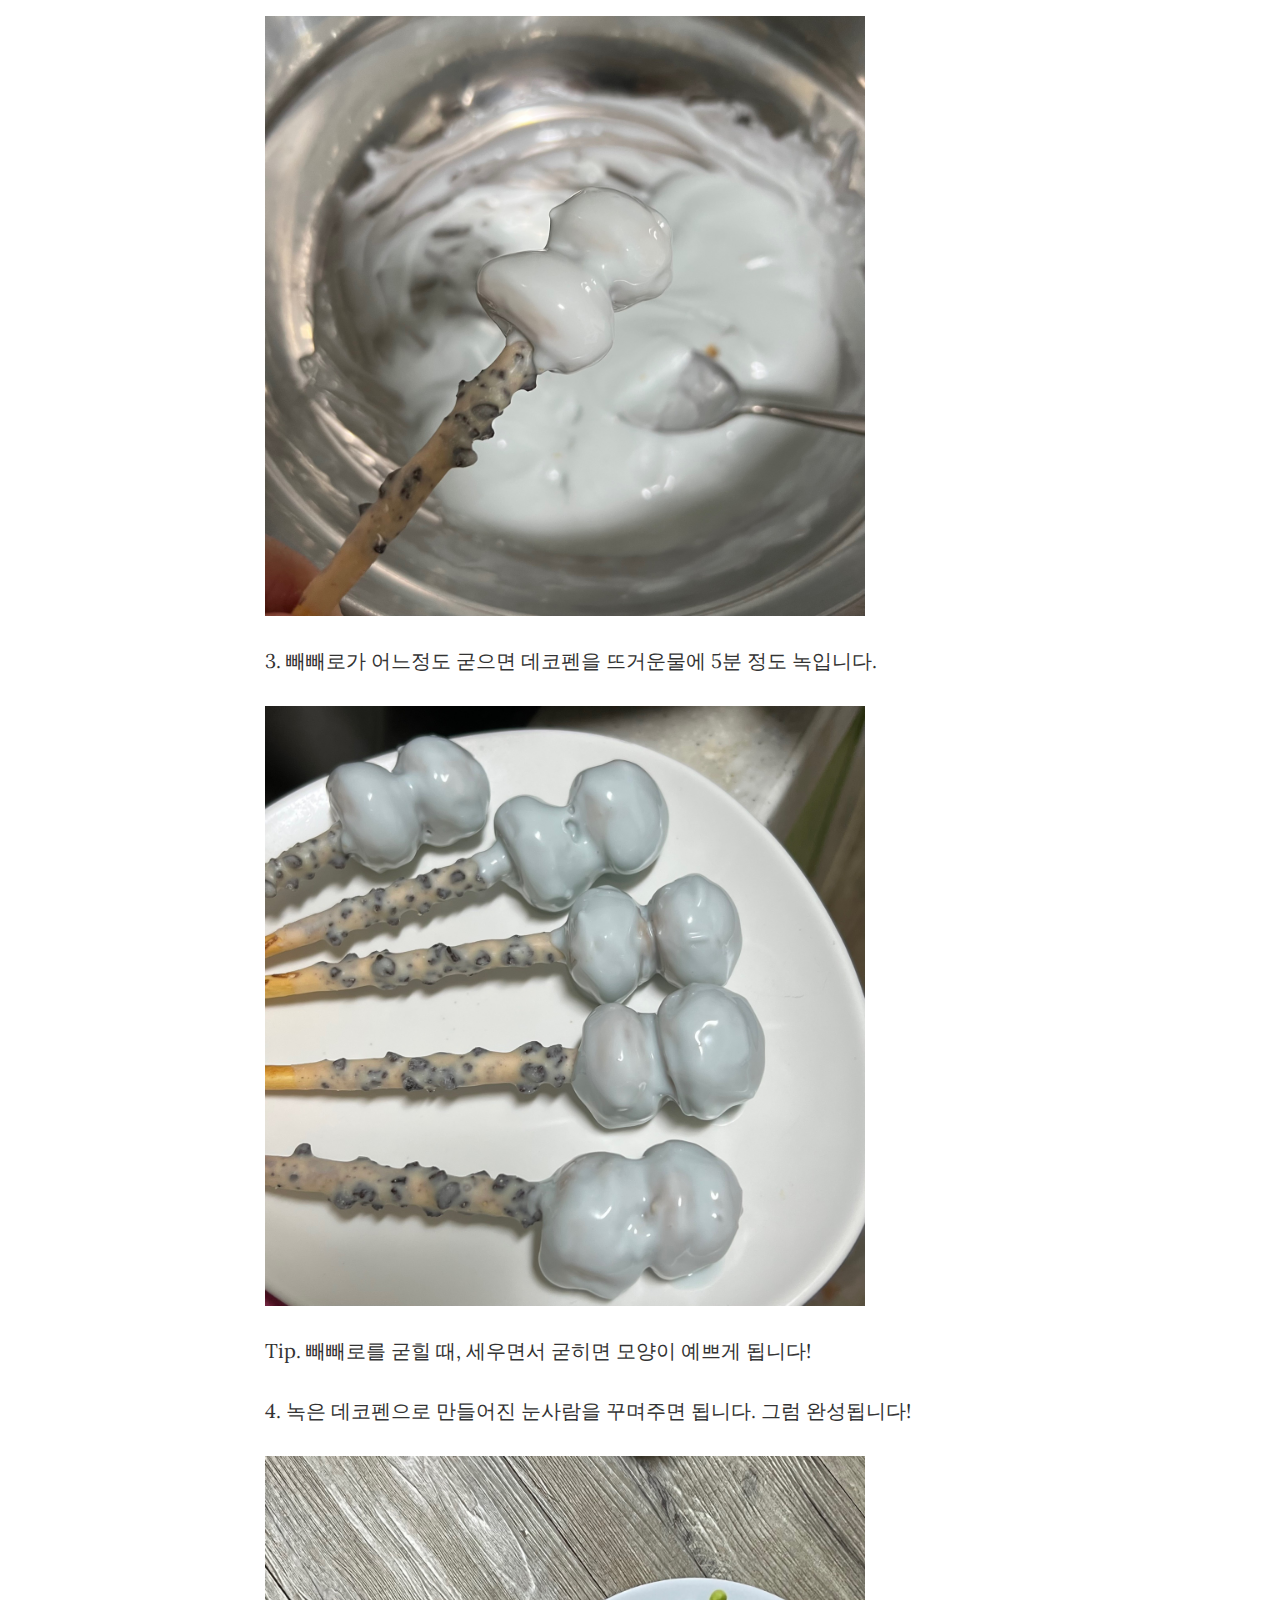
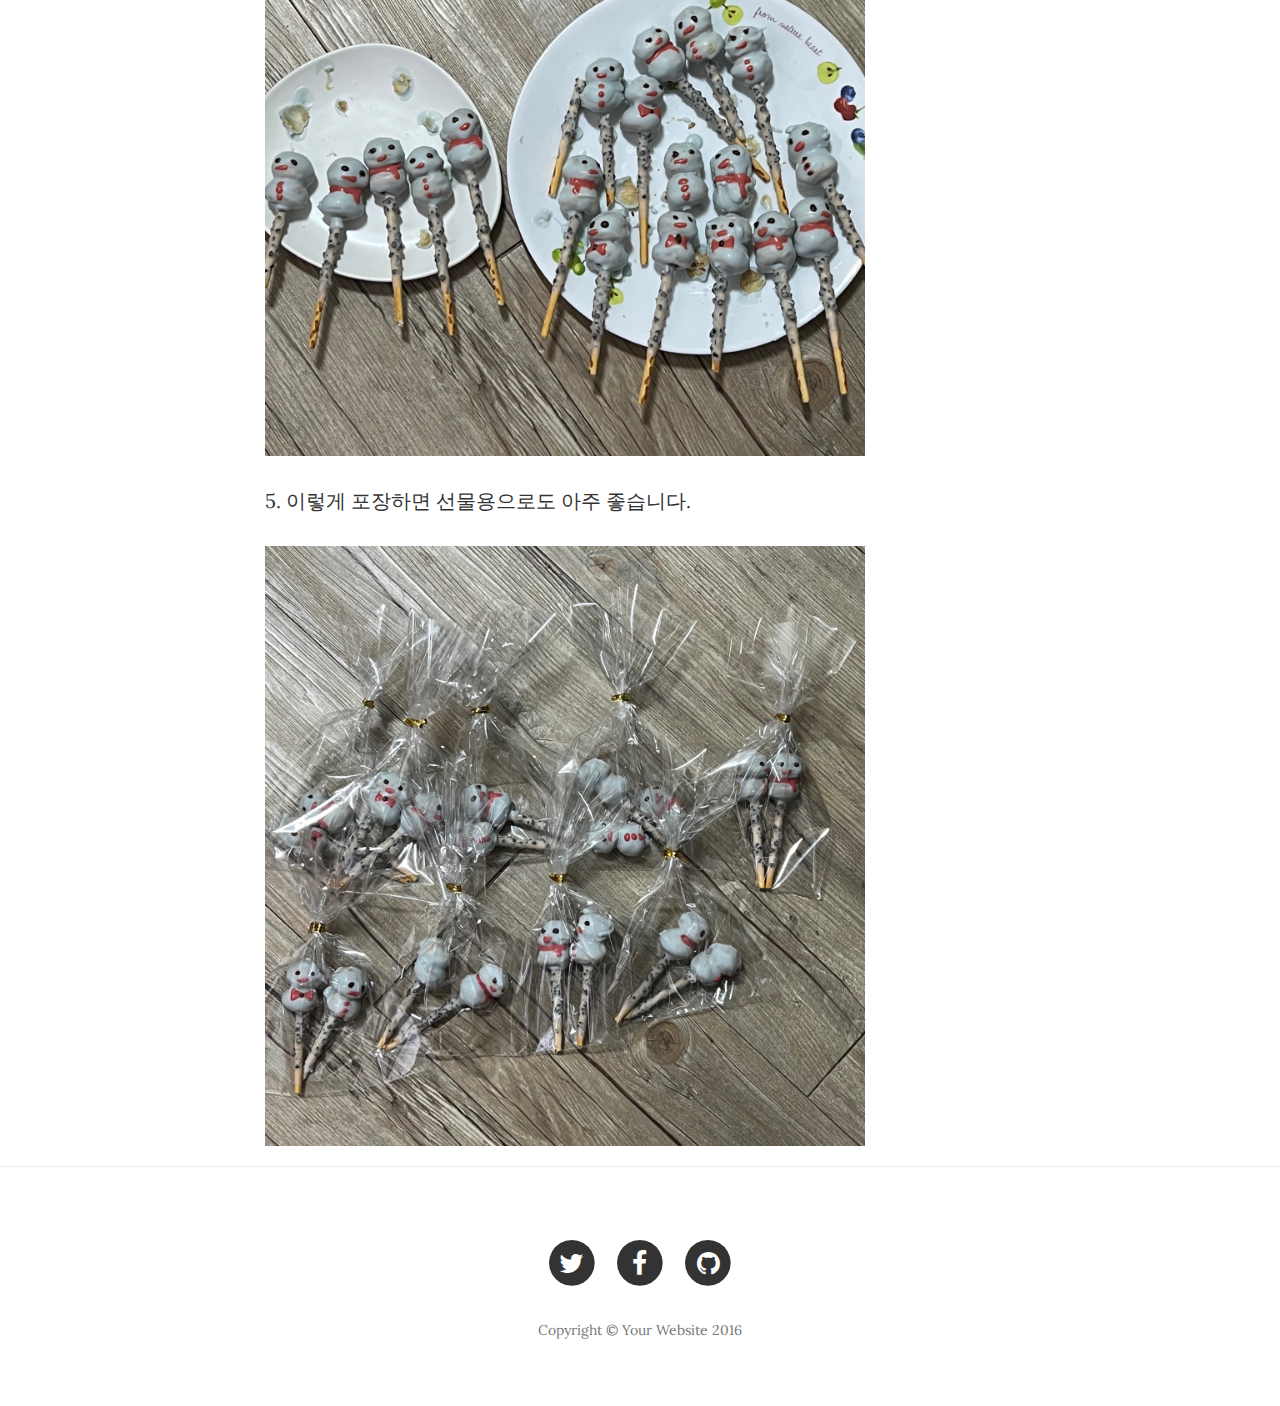
==== commit 90bfa41a: "Update about.html" ====
--- a/about.html
+++ b/about.html
@@ -109,12 +109,14 @@
                         <img class="img-responsive" src="egg/egg3.jpg" width="600" height="350" alt="">
                     </a>
                   
-                    <p>3. 계란을 하나씩 깨서 모닝빵을 채워줍니다. 이때 소금 두꼬집을 넣어 계란에 소금간을 해줍니다. </p>
+                    <p>3. 계란을 하나씩 깨서 모닝빵을 채워줍니다. </p>
+                    <p>이때 소금 두꼬집을 넣어 계란에 소금간을 해줍니다. </p>
                     <a href="#">
                         <img class="img-responsive" src="egg/egg4.jpg" width="600" height="350" alt="">
                     </a>
                     
-                    <p>4. 젓가락으로 콕콕 찔러서 노른자를 터뜨려 줍니다. 터뜨려야 전자레인지 안에서 터지지 않습니다.</p>
+                    <p>4. 젓가락으로 콕콕 찔러서 노른자를 터뜨려 줍니다. </p>
+                    <p>터뜨려야 전자레인지 안에서 터지지 않습니다.</p>
                     <a href="#">
                         <img class="img-responsive" src="egg/egg5.jpg" width="600" height="350" alt="">
                     </a>
@@ -123,7 +125,8 @@
                     <a href="#">
                         <img class="img-responsive" src="egg/egg6.jpg" width="600" height="350" alt="">
                     </a>
-                    <p>6. 전자레인지에 넣고 1분 30초간 돌리고, 꺼내서 다시 30초 단위로 돌려서 조절하면 됩니다. 그럼 완성됩니다!</p>
+                    <p>6. 전자레인지에 넣고 1분 30초간 돌리고, 꺼내서 다시 30초 단위로 돌려서 조절하면 됩니다. </p>
+                    <p>그럼 완성됩니다!</p>
                     <p> Tip. 너무 오래 돌리면 빵이 질겨질 수 있으니 주의하세요!</p>
                     <a href="#">
                         <img class="img-responsive" src="egg/egg8.jpg" width="600" height="350" alt="">
@@ -143,8 +146,8 @@
                     </a>
                       
 
-                    <p>2. 화이트초콜릿을 중탕시키고 홈런볼 부분에 초콜릿을 발라줍니다. 
-                        (저는 화이트초콜릿이 없어 민트색 초콜릿을 사용했습니다.)</p>
+                    <p>2. 화이트초콜릿을 중탕시키고 홈런볼 부분에 초콜릿을 발라줍니다. </p>
+                    <p>(저는 화이트초콜릿이 없어 민트색 초콜릿을 사용했습니다.)</p>
                     <a href="#">
                         <img class="img-responsive" src="snow/b3.jpg" width="600" height="350" alt="">
                     </a>
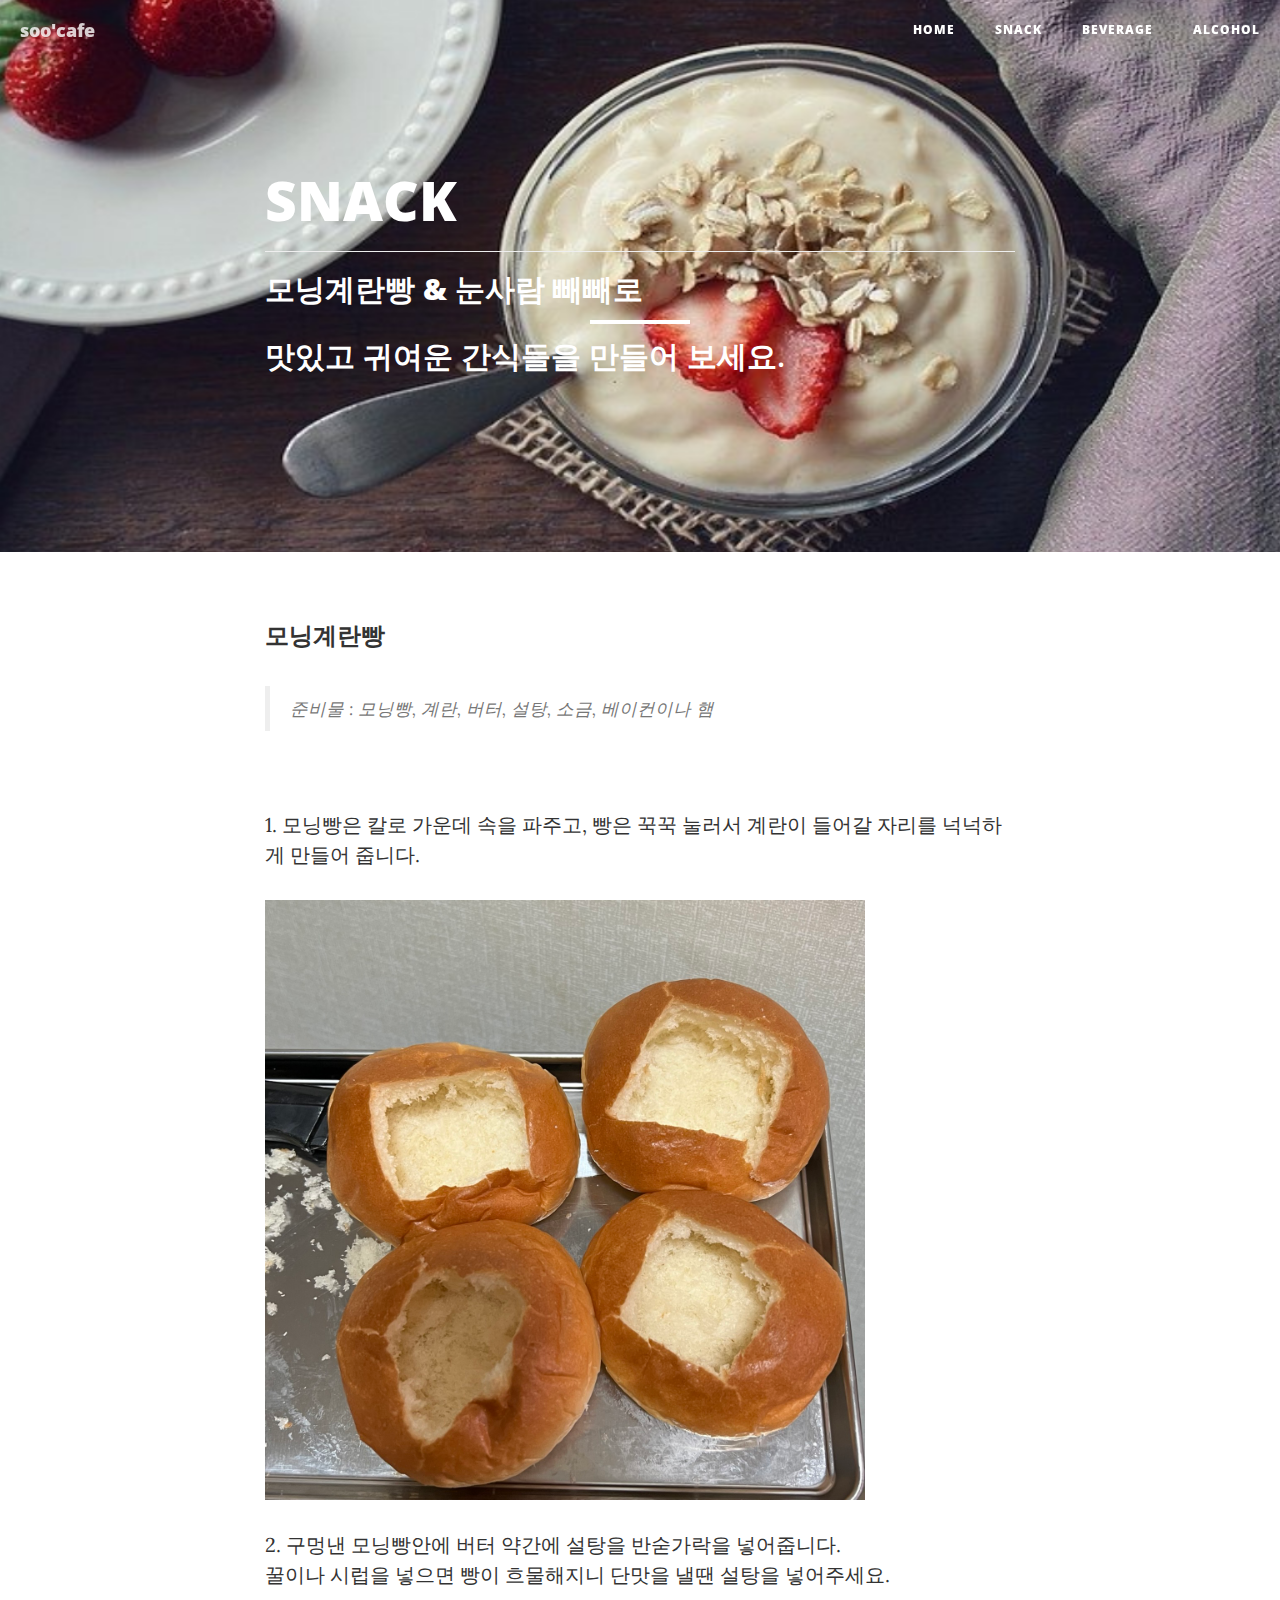
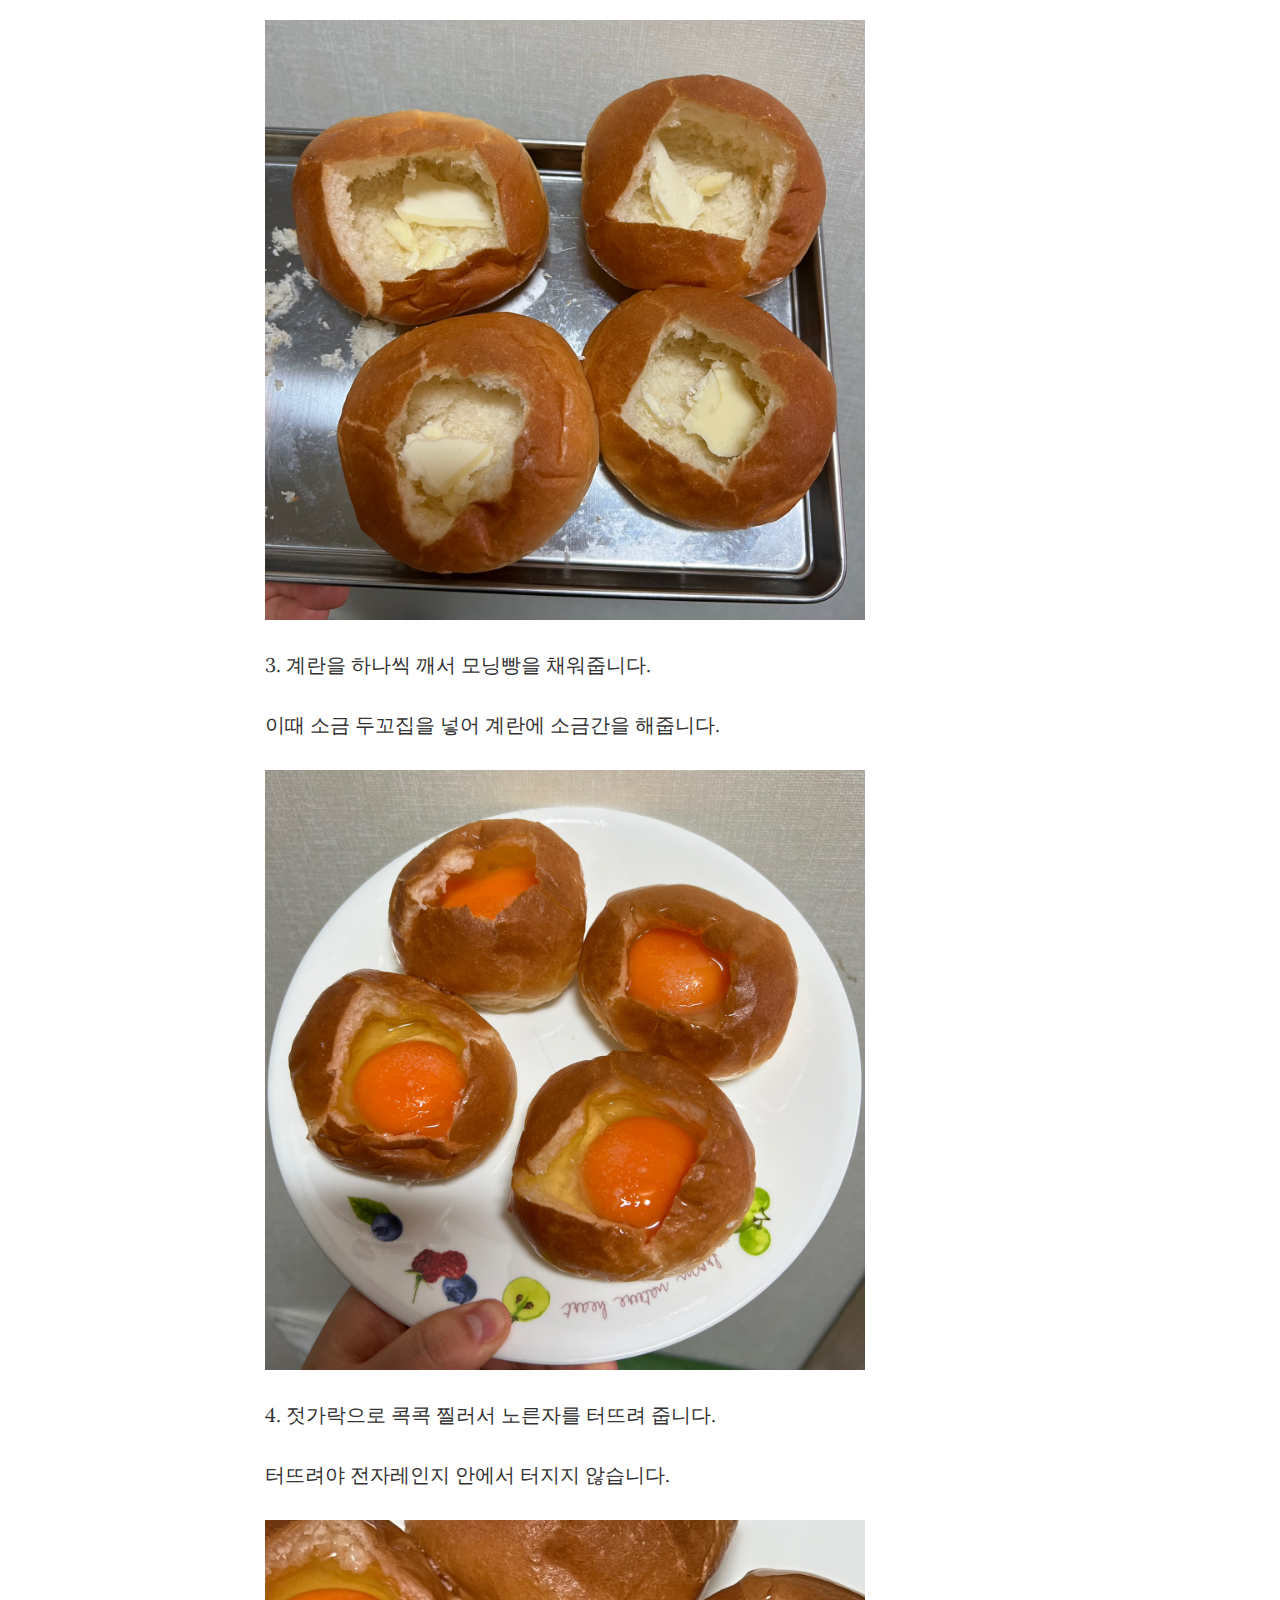
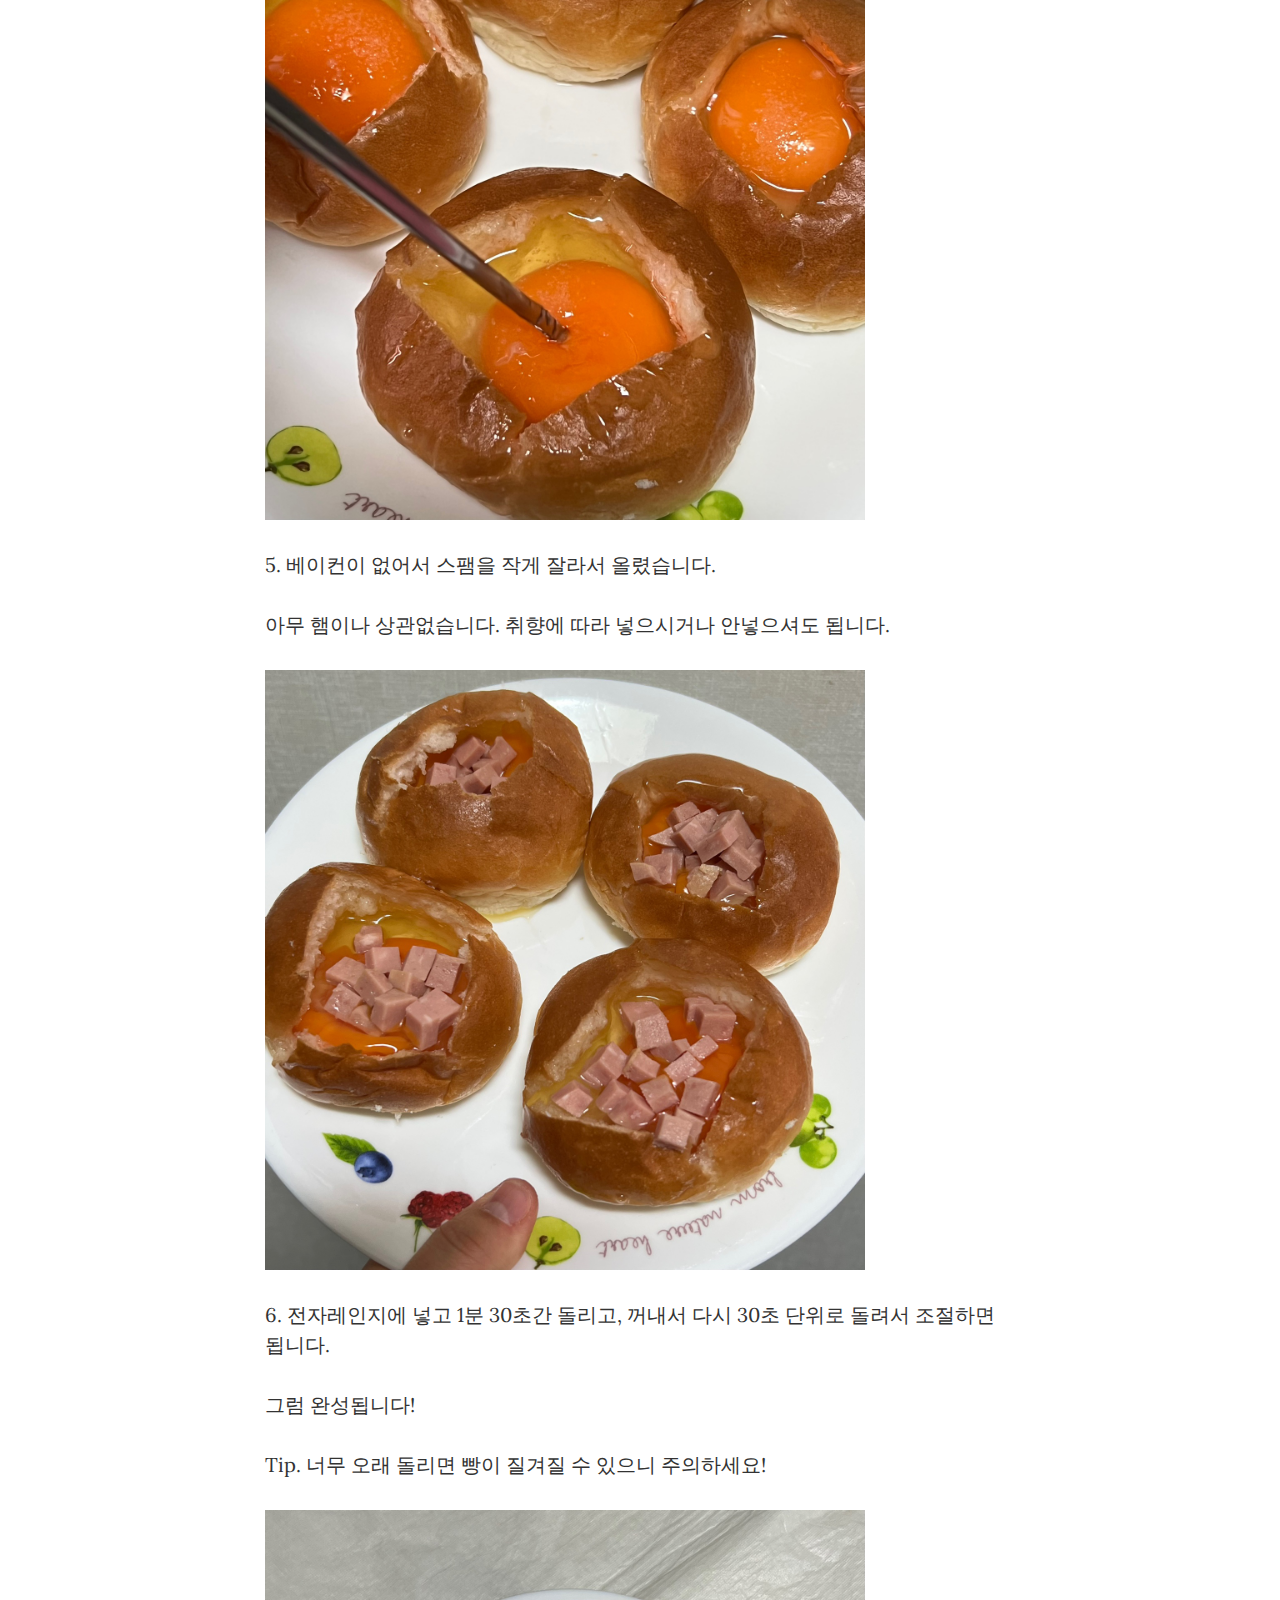
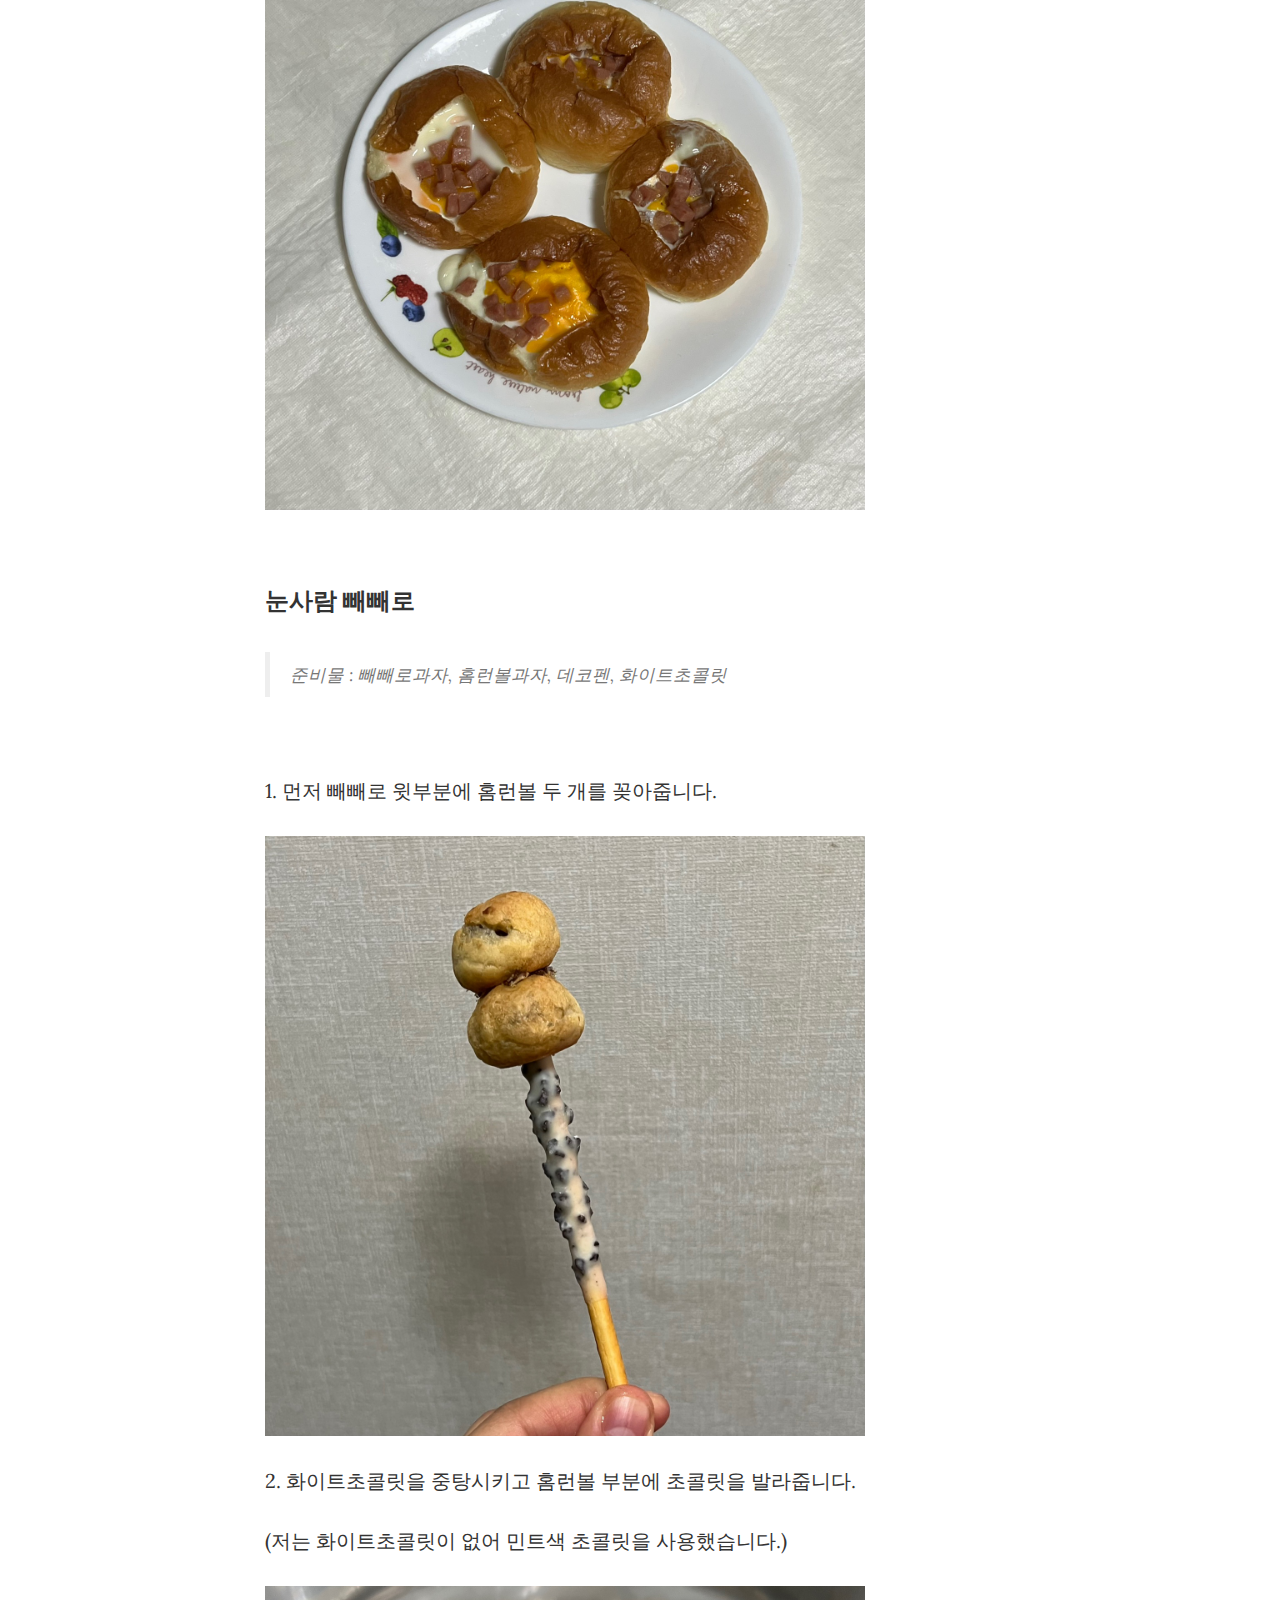
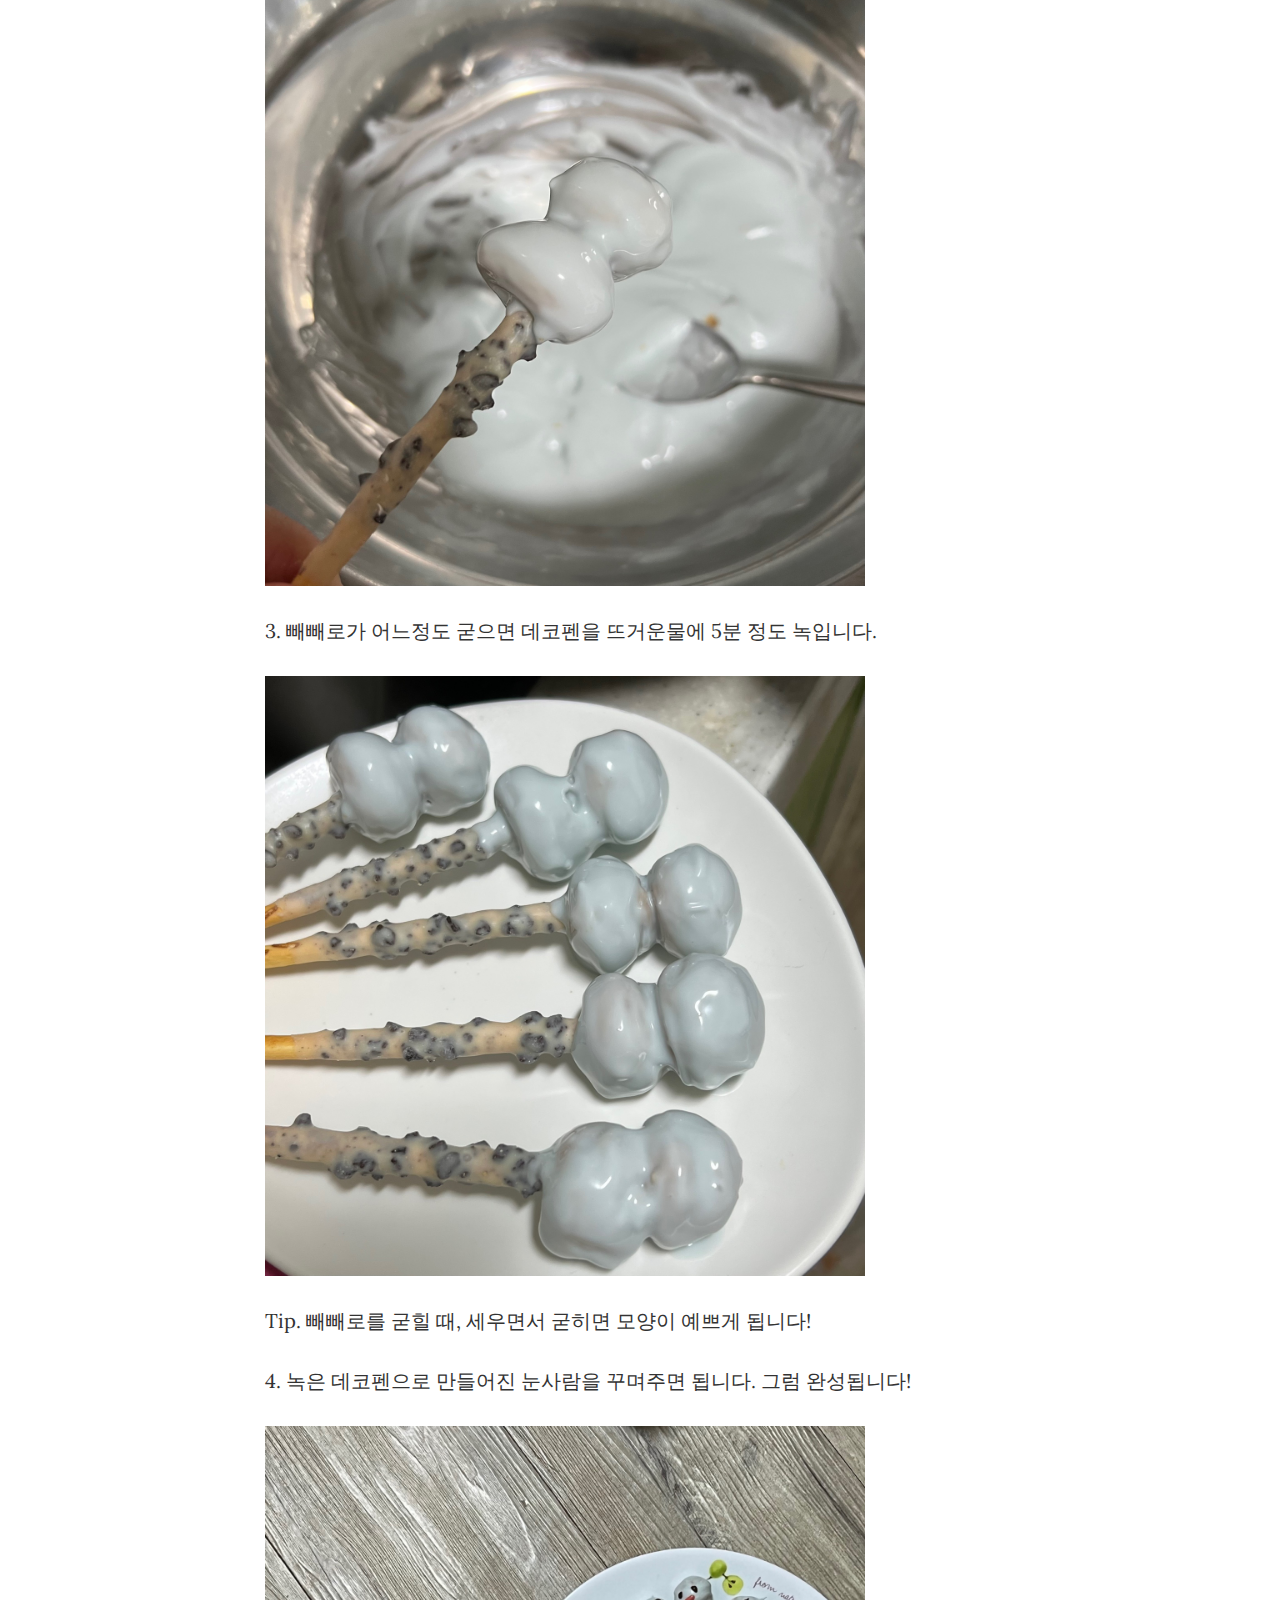
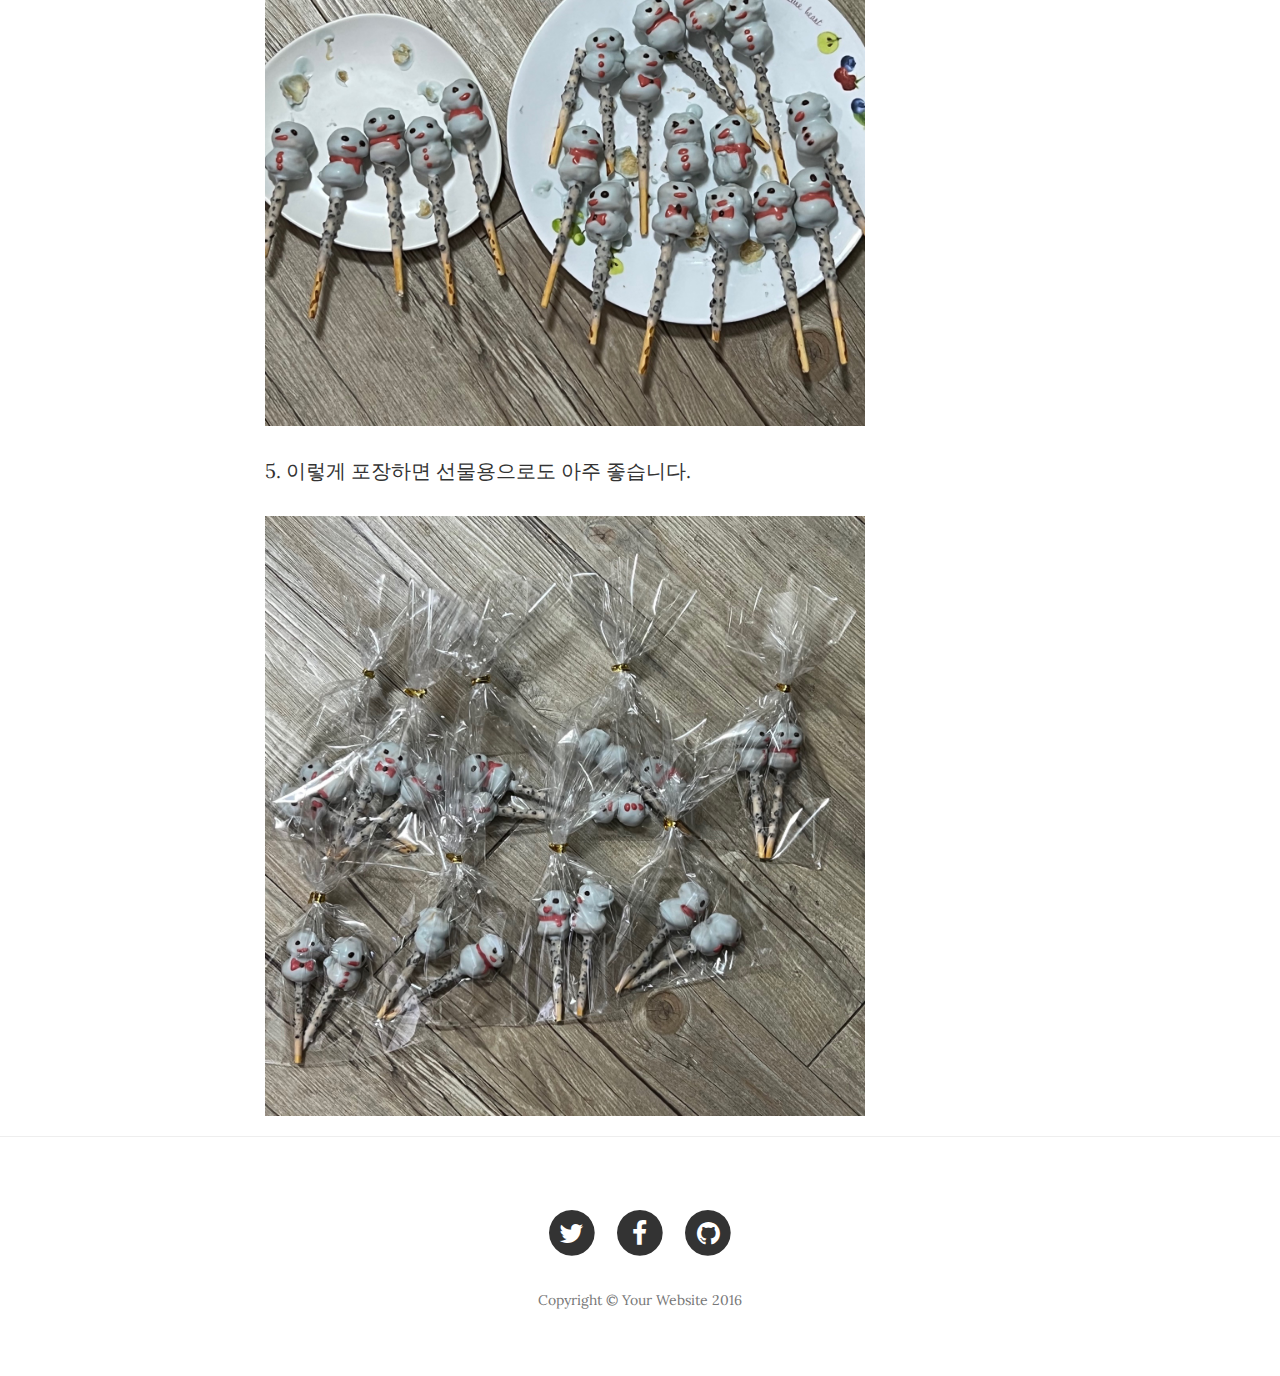
==== commit 625286de: "Update about.html" ====
--- a/about.html
+++ b/about.html
@@ -103,8 +103,8 @@
                     </a>
                       
 
-                    <p>2. 구멍낸 모닝빵안에 버터 약간에 설탕을 반숟가락을 넣어줍니다.</p>
-                    <p>꿀이나 시럽을 넣으면 빵이 흐물해지니 단맛을 낼땐 설탕을 넣어주세요.</p>
+                    <p>2. 구멍낸 모닝빵안에 버터 약간에 설탕을 반숟가락을 넣어줍니다.<br>
+                   꿀이나 시럽을 넣으면 빵이 흐물해지니 단맛을 낼땐 설탕을 넣어주세요.</p>
                     <a href="#">
                         <img class="img-responsive" src="egg/egg3.jpg" width="600" height="350" alt="">
                     </a>
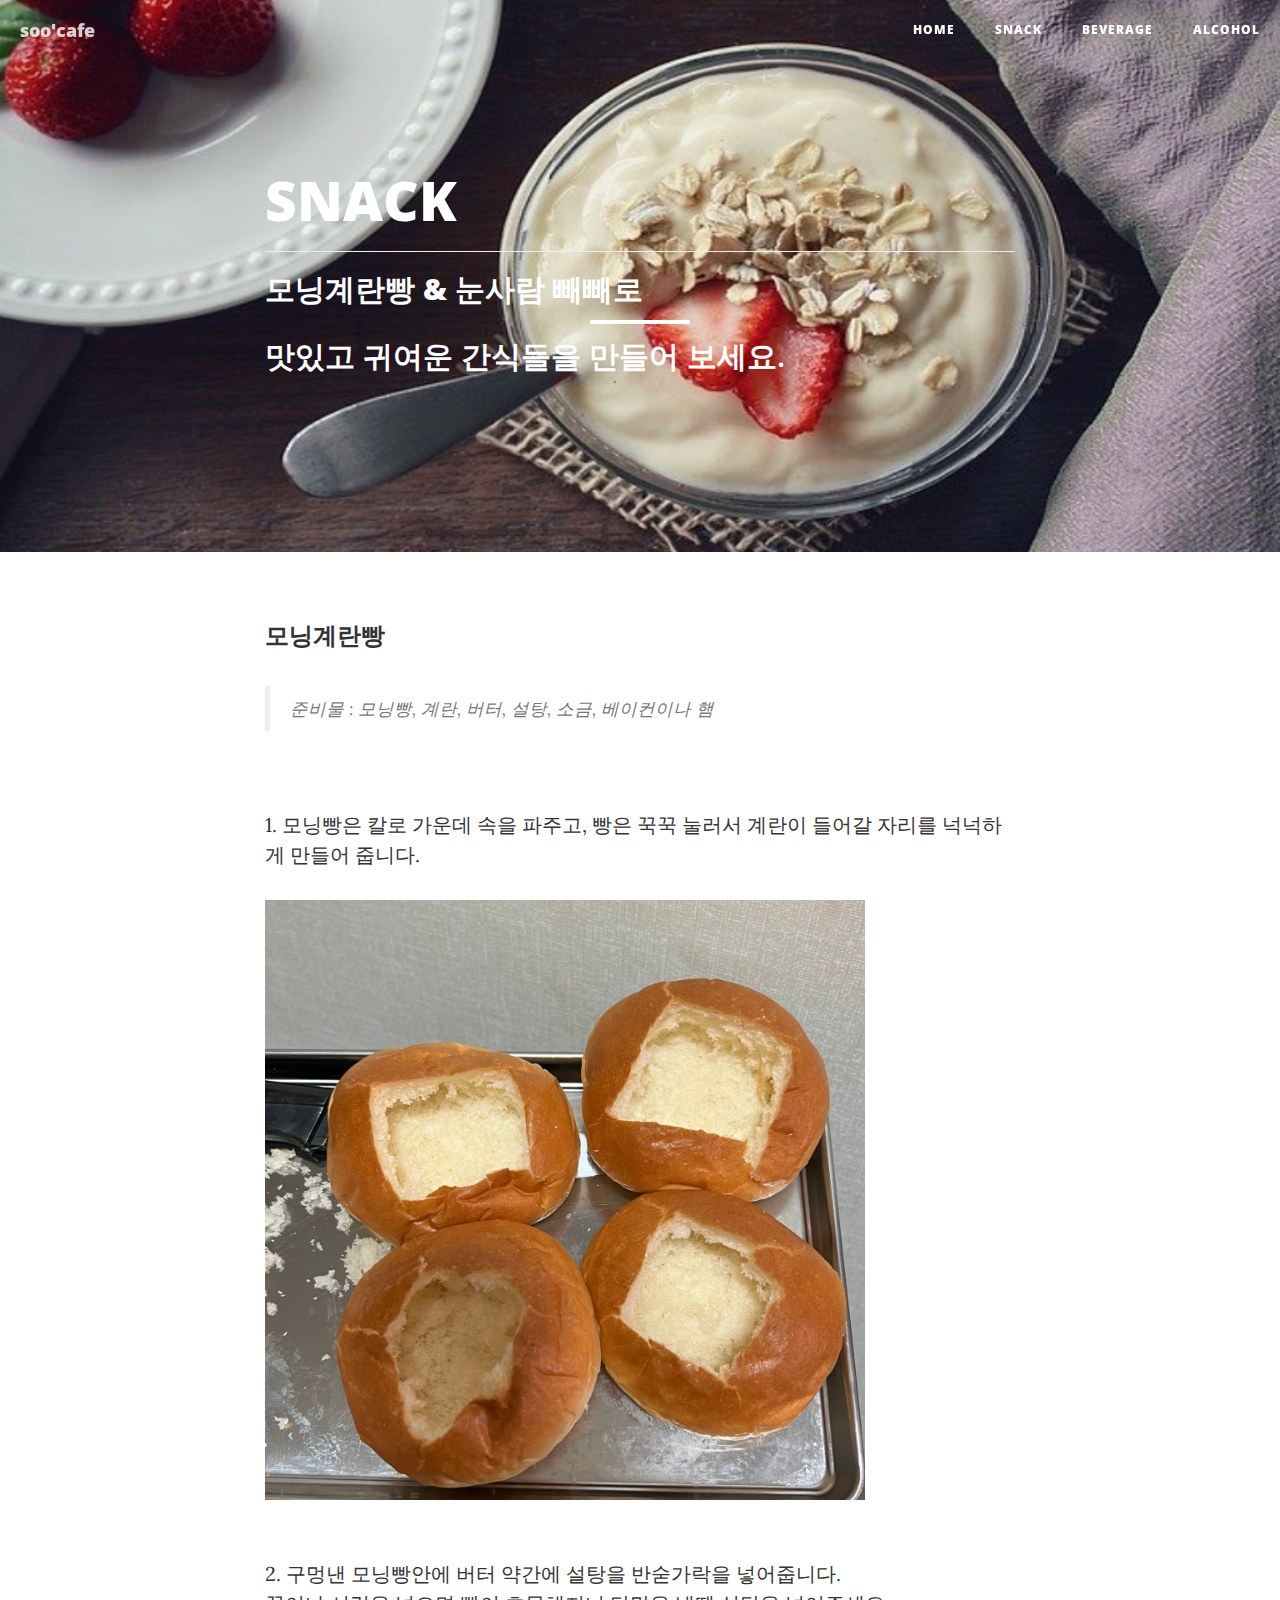
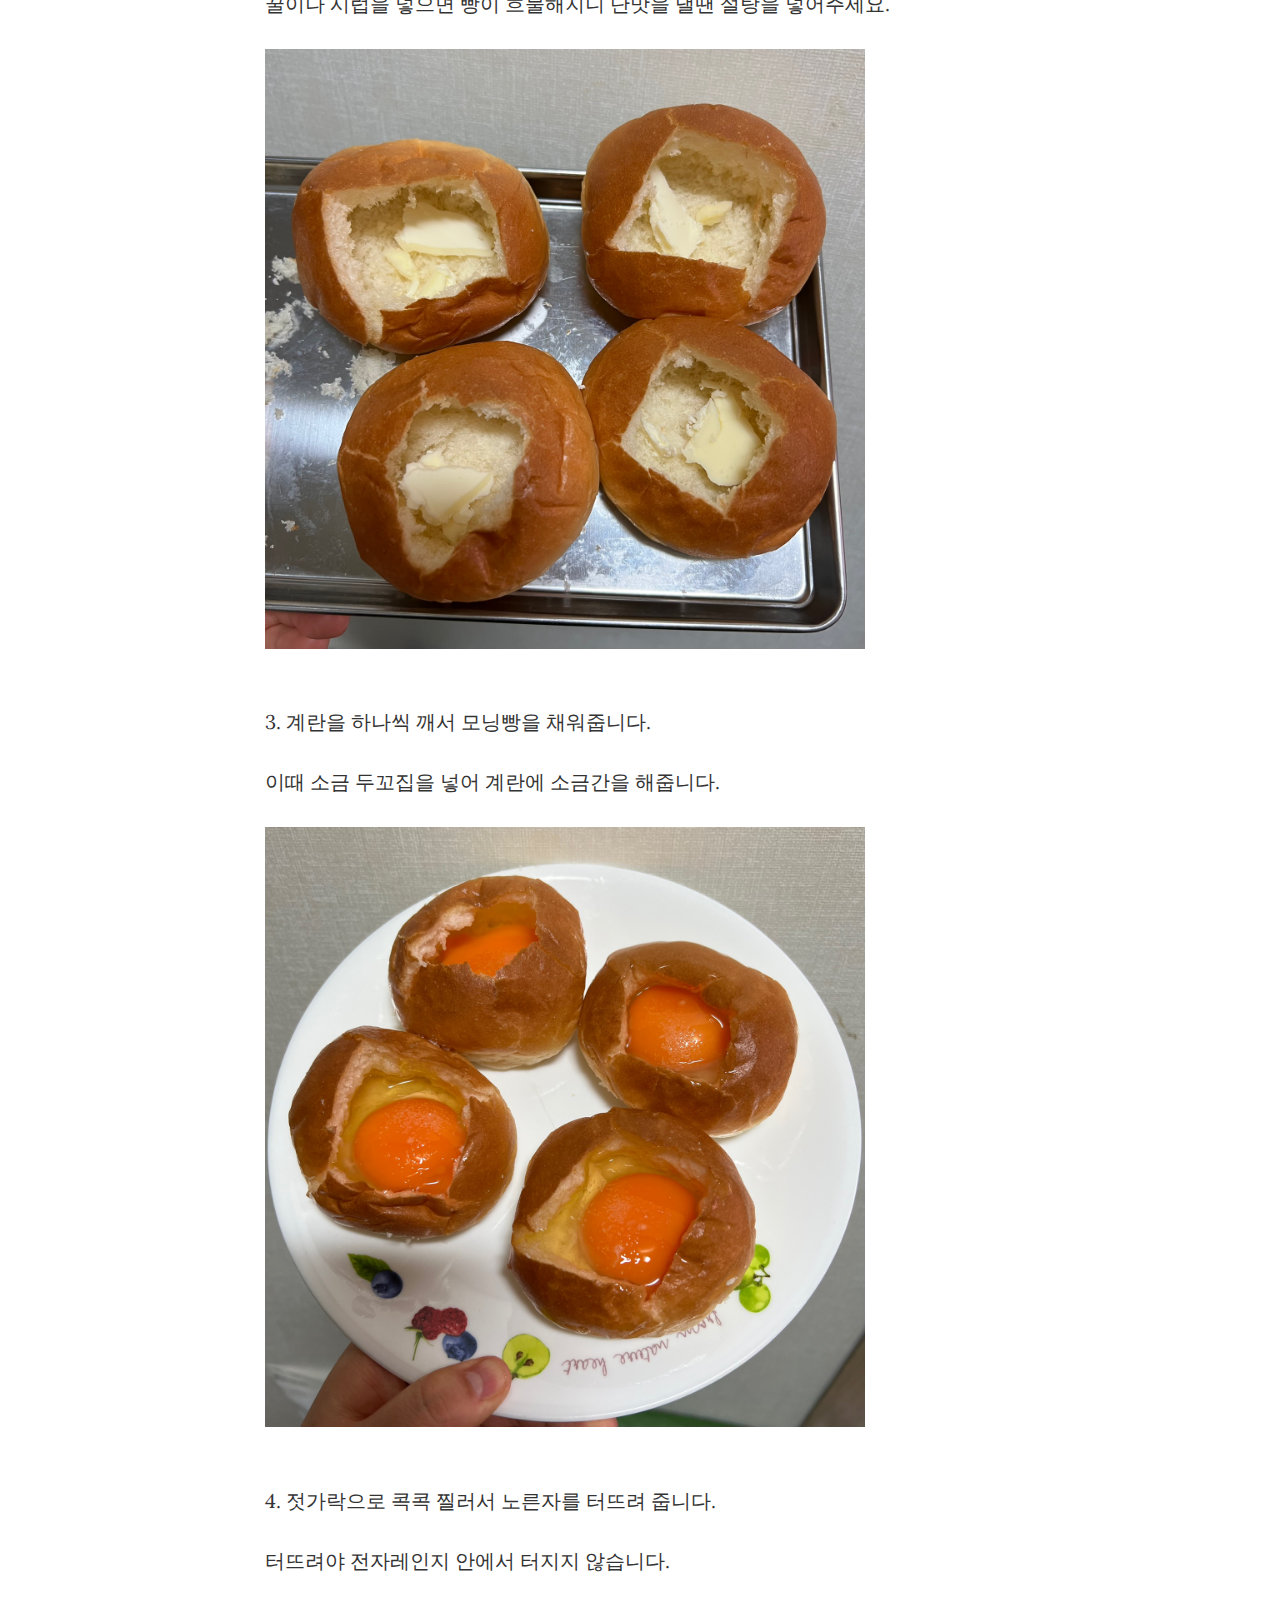
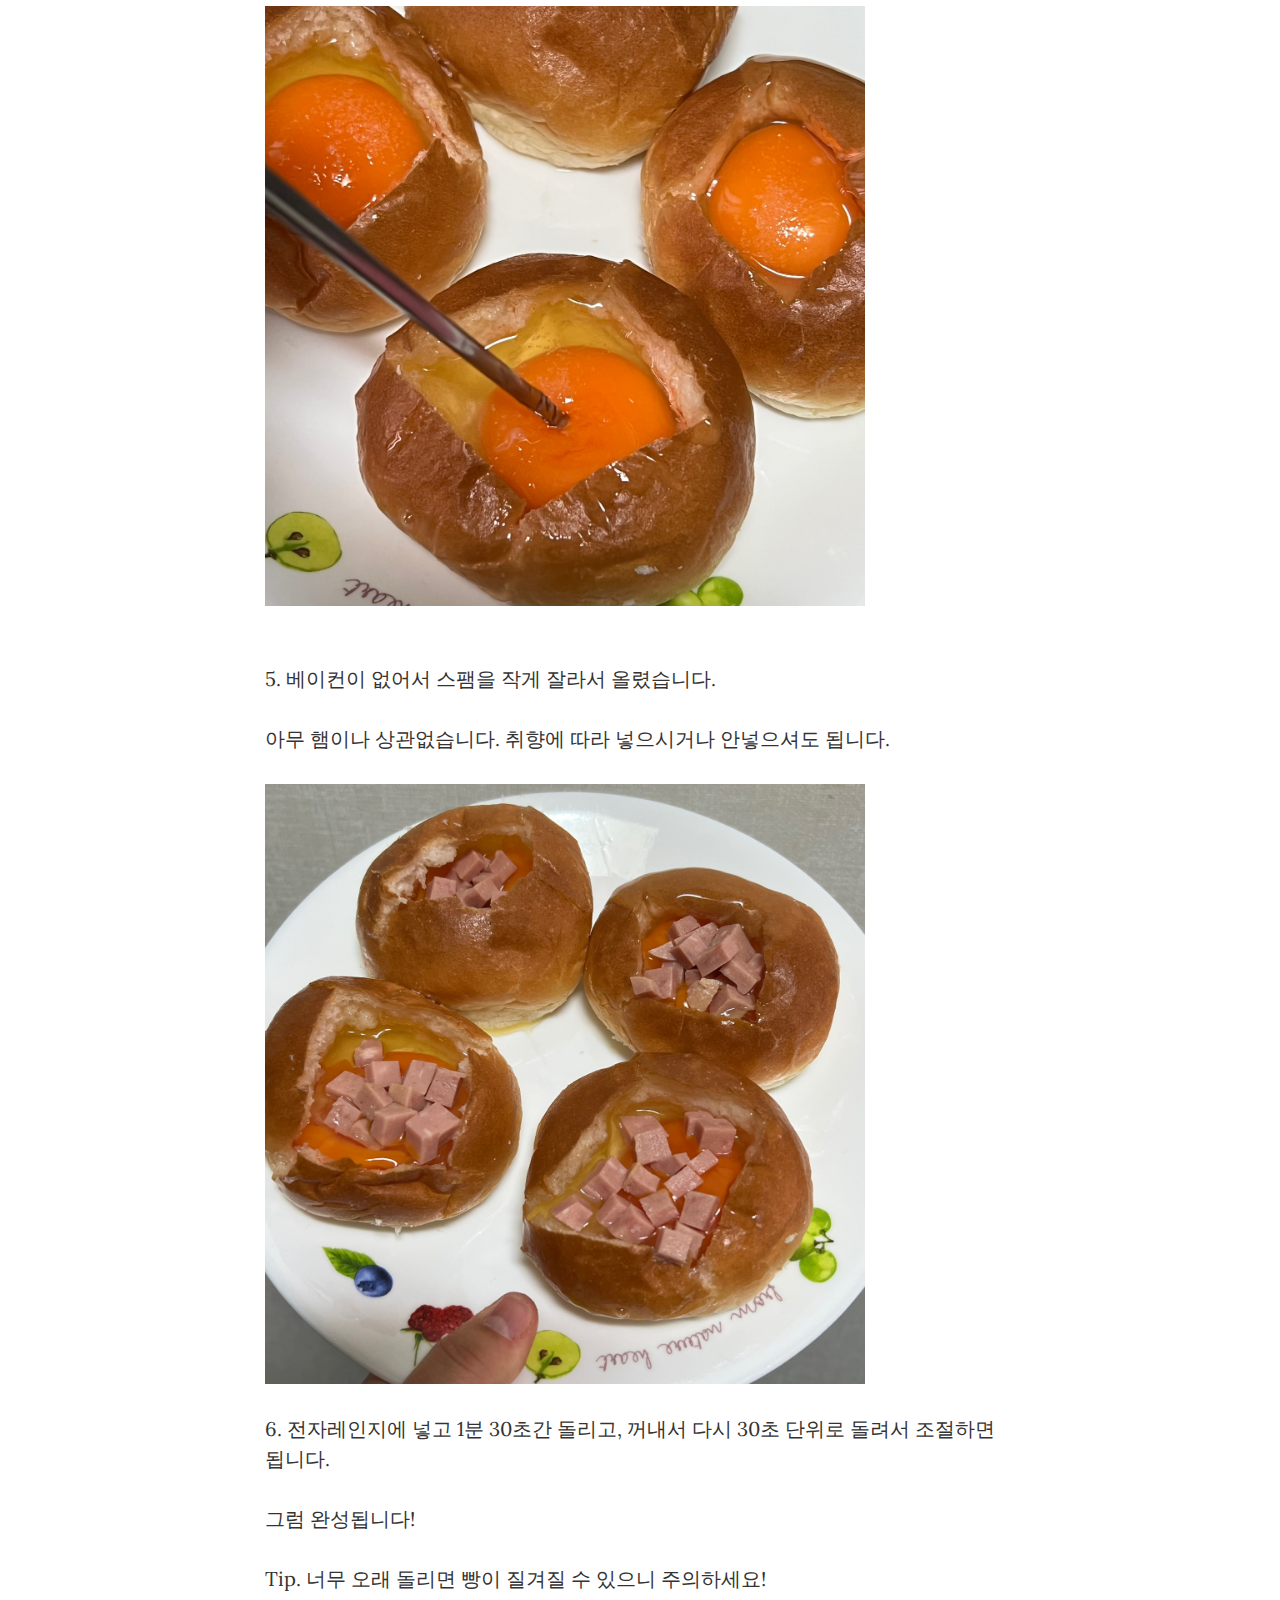
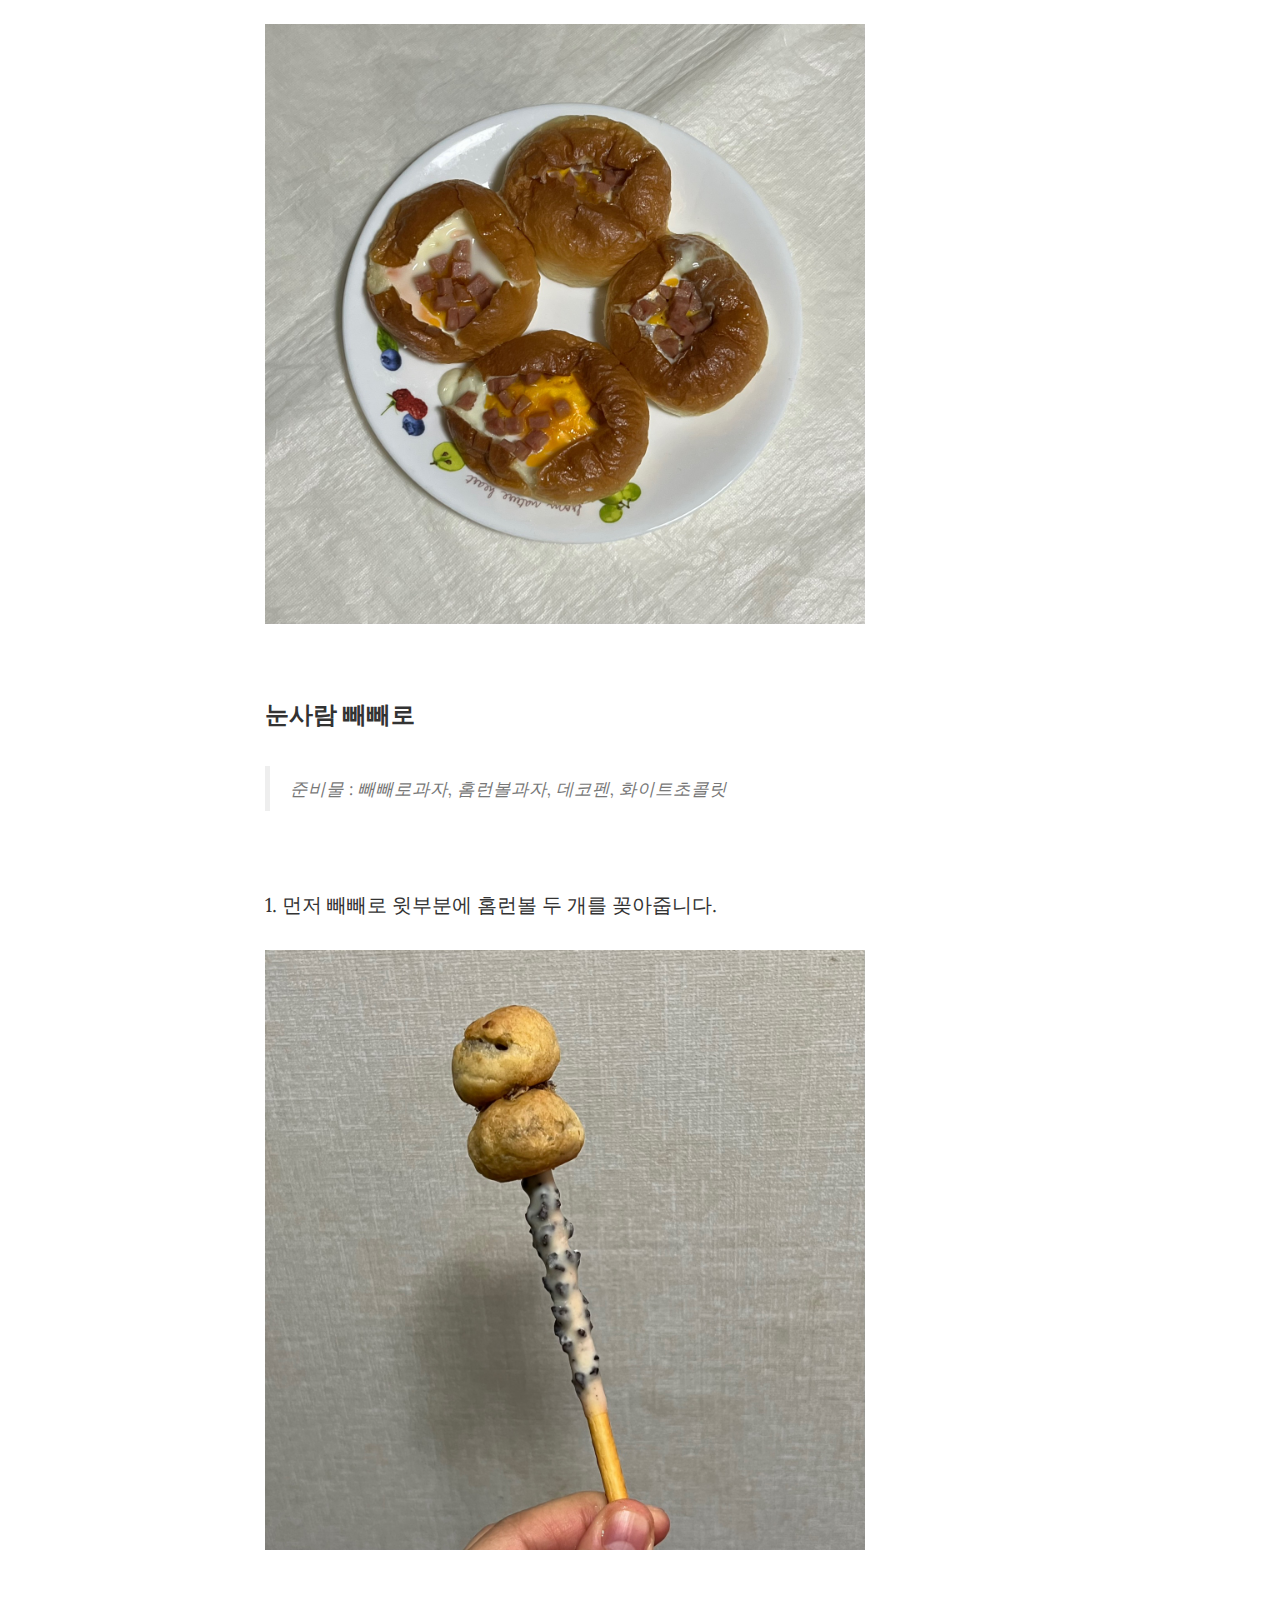
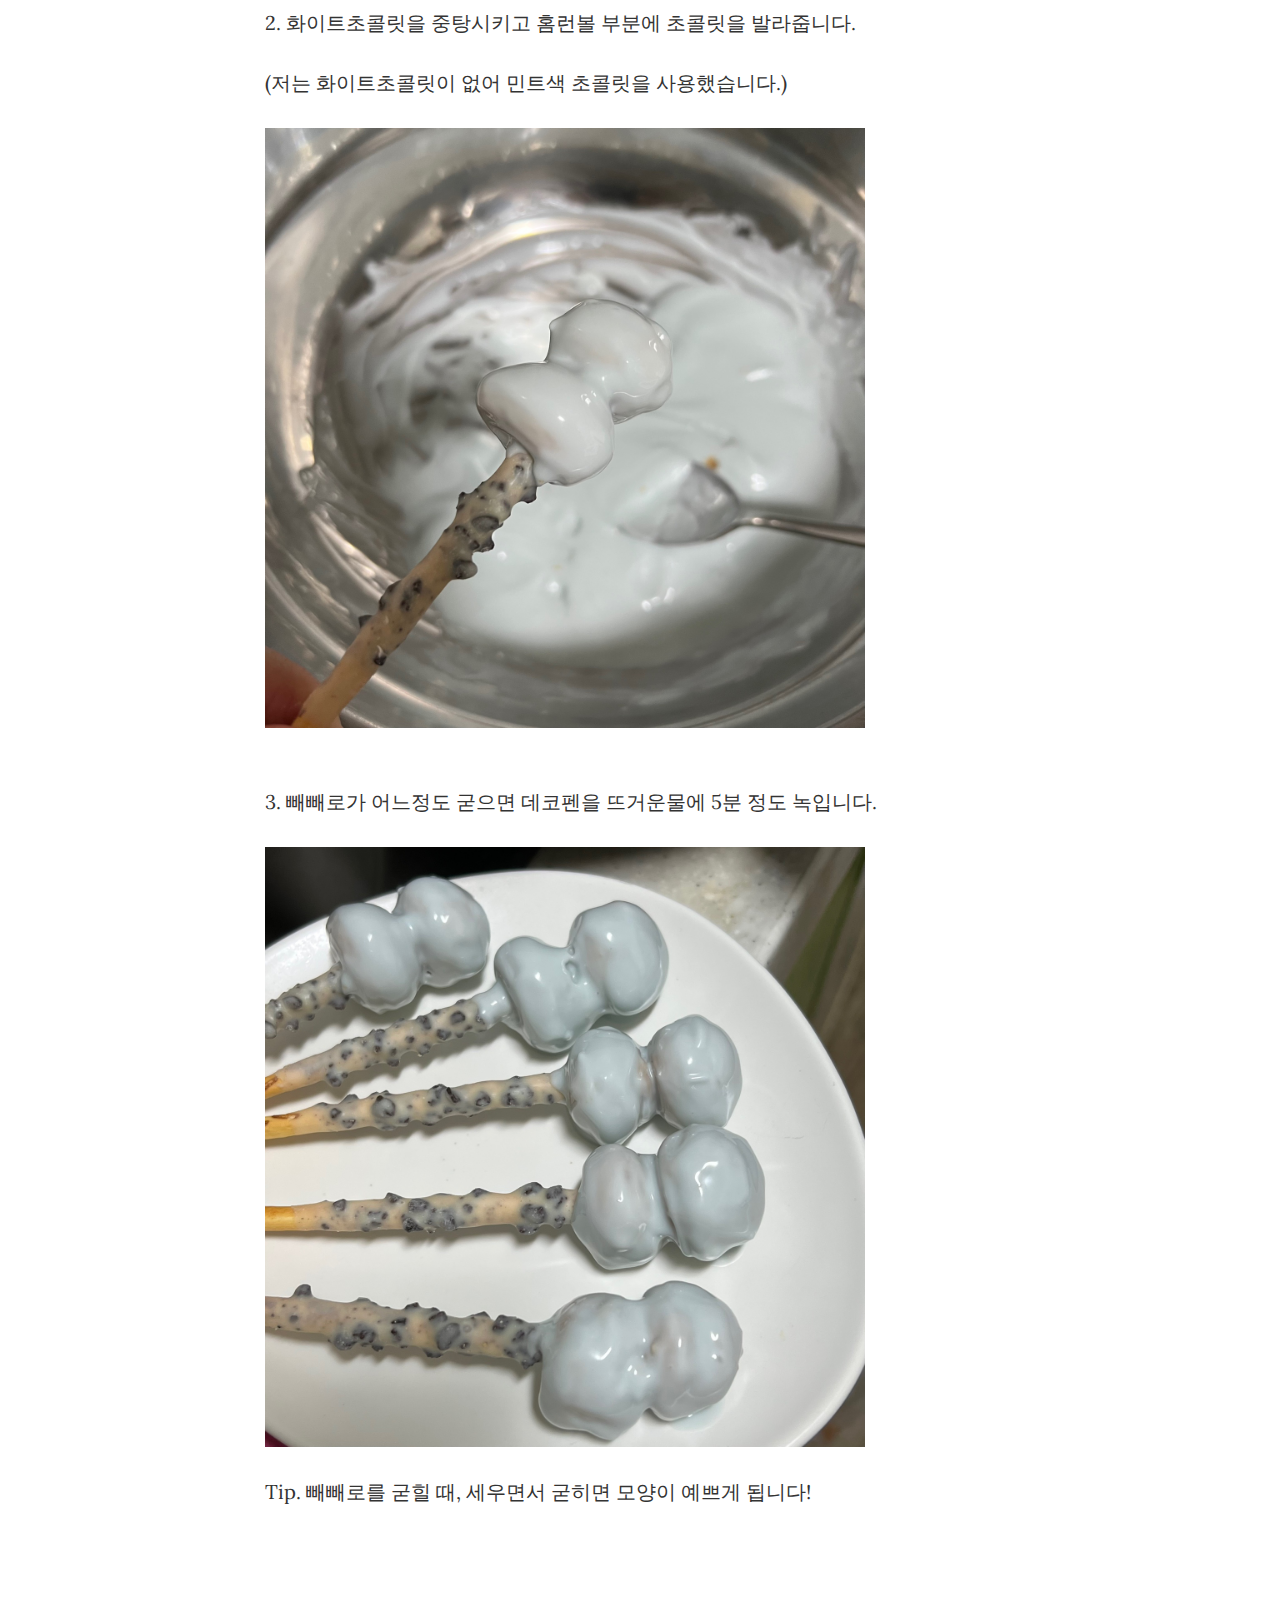
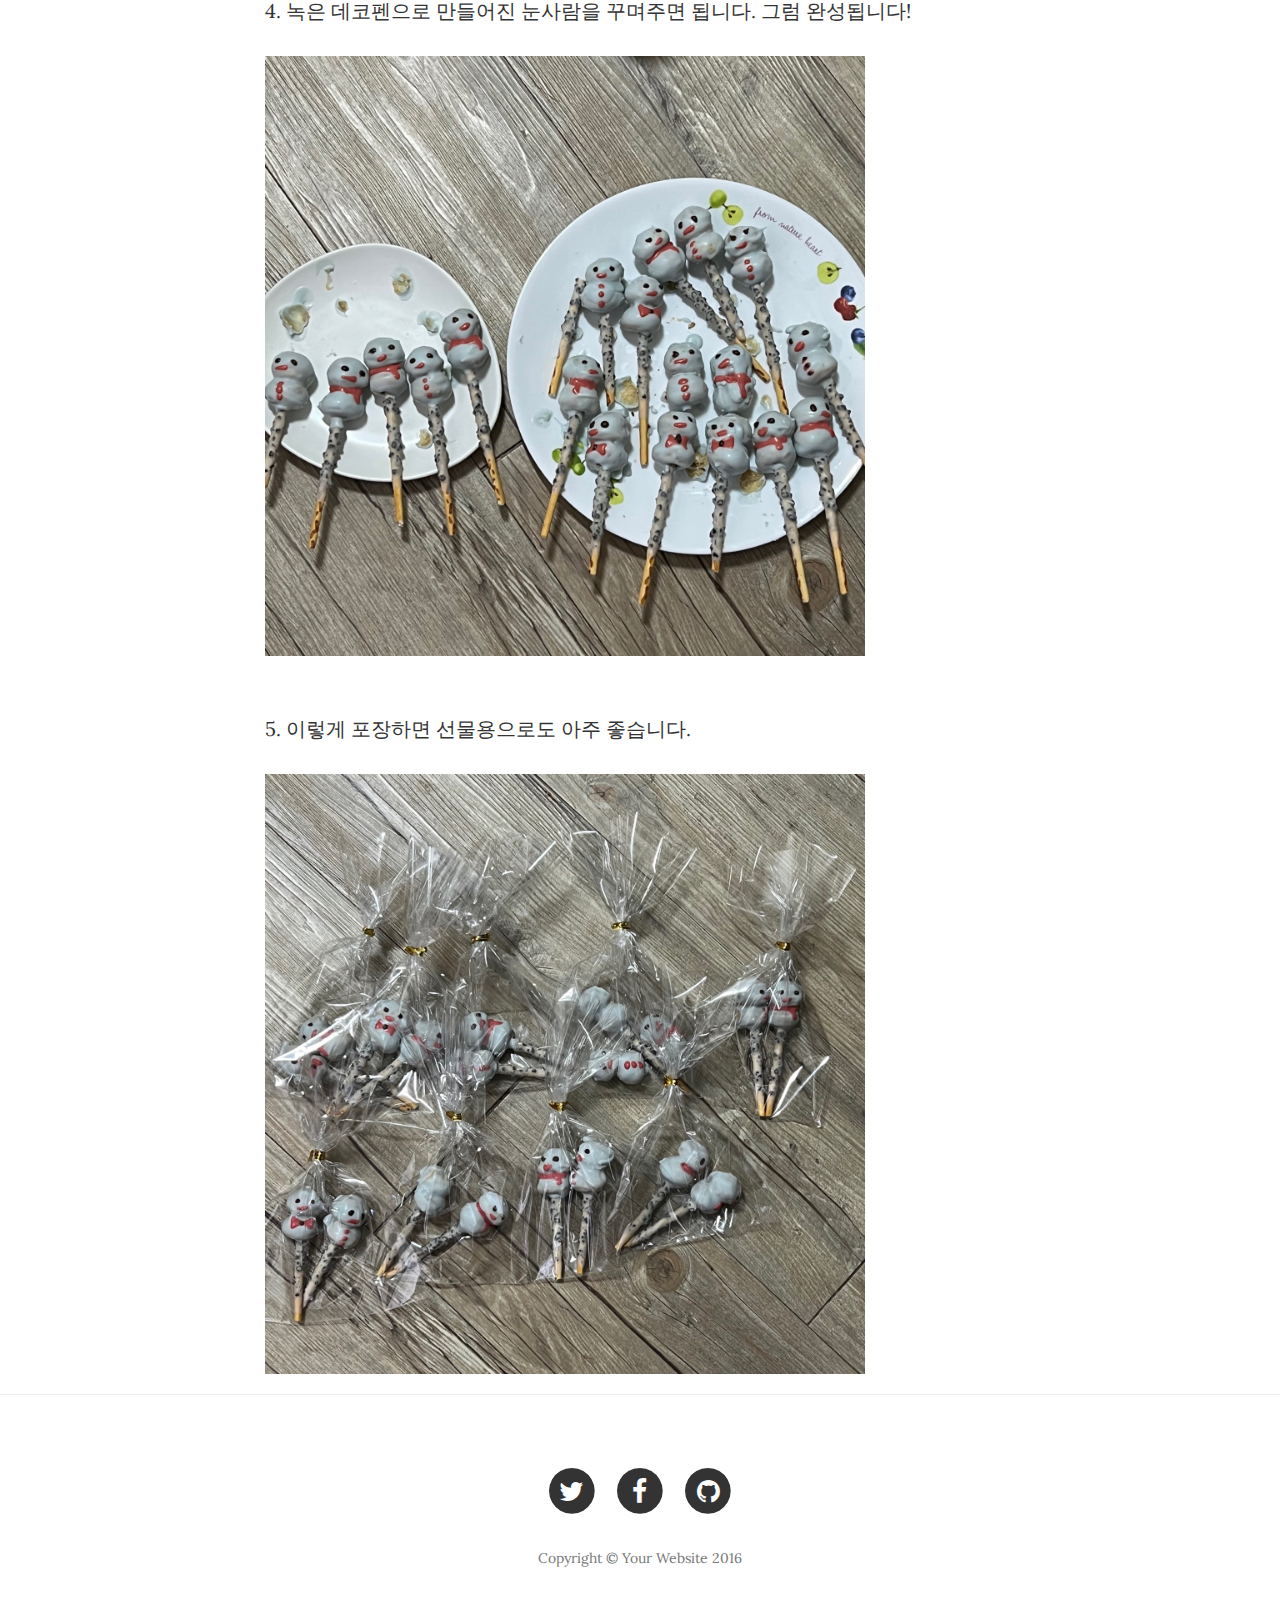
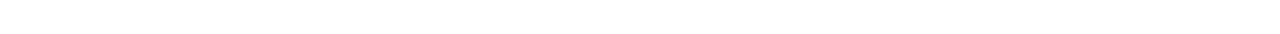
==== commit 4ed6207a: "Update about.html" ====
--- a/about.html
+++ b/about.html
@@ -101,25 +101,26 @@
                     <a href="#">
                         <img class="img-responsive" src="egg/egg9.jpg" width="600" height="350" alt="" >
                     </a>
-                      
+                    <br>  
 
                     <p>2. 구멍낸 모닝빵안에 버터 약간에 설탕을 반숟가락을 넣어줍니다.<br>
                    꿀이나 시럽을 넣으면 빵이 흐물해지니 단맛을 낼땐 설탕을 넣어주세요.</p>
                     <a href="#">
                         <img class="img-responsive" src="egg/egg3.jpg" width="600" height="350" alt="">
                     </a>
-                  
+                    <br>
                     <p>3. 계란을 하나씩 깨서 모닝빵을 채워줍니다. </p>
                     <p>이때 소금 두꼬집을 넣어 계란에 소금간을 해줍니다. </p>
                     <a href="#">
                         <img class="img-responsive" src="egg/egg4.jpg" width="600" height="350" alt="">
                     </a>
-                    
+                    <br>
                     <p>4. 젓가락으로 콕콕 찔러서 노른자를 터뜨려 줍니다. </p>
                     <p>터뜨려야 전자레인지 안에서 터지지 않습니다.</p>
                     <a href="#">
                         <img class="img-responsive" src="egg/egg5.jpg" width="600" height="350" alt="">
                     </a>
+                    <br>
                     <p>5. 베이컨이 없어서 스팸을 작게 잘라서 올렸습니다.</p>
                     <p>아무 햄이나 상관없습니다. 취향에 따라 넣으시거나 안넣으셔도 됩니다.</p>
                     <a href="#">
@@ -144,23 +145,25 @@
                     <a href="#">
                         <img class="img-responsive" src="snow/b1.jpg" width="600" height="350" alt="" >
                     </a>
-                      
+                    <br>  
 
                     <p>2. 화이트초콜릿을 중탕시키고 홈런볼 부분에 초콜릿을 발라줍니다. </p>
                     <p>(저는 화이트초콜릿이 없어 민트색 초콜릿을 사용했습니다.)</p>
                     <a href="#">
                         <img class="img-responsive" src="snow/b3.jpg" width="600" height="350" alt="">
                     </a>
-                  
+                    <br>
                     <p>3. 빼빼로가 어느정도 굳으면 데코펜을 뜨거운물에 5분 정도 녹입니다.</p>
                     <a href="#">
                         <img class="img-responsive" src="snow/b4.jpg" width="600" height="350" alt="">
                     </a>
                     <p>Tip. 빼빼로를 굳힐 때, 세우면서 굳히면 모양이 예쁘게 됩니다!</p>
+                    <br>
                     <p>4. 녹은 데코펜으로 만들어진 눈사람을 꾸며주면 됩니다. 그럼 완성됩니다!</p>
                     <a href="#">
                         <img class="img-responsive" src="snow/b5.jpg" width="600" height="350" alt="">
                     </a>
+                    <br>
                     <p>5. 이렇게 포장하면 선물용으로도 아주 좋습니다.</p>
                     <a href="#">
                         <img class="img-responsive" src="snow/b6.jpg" width="600" height="350" alt="">
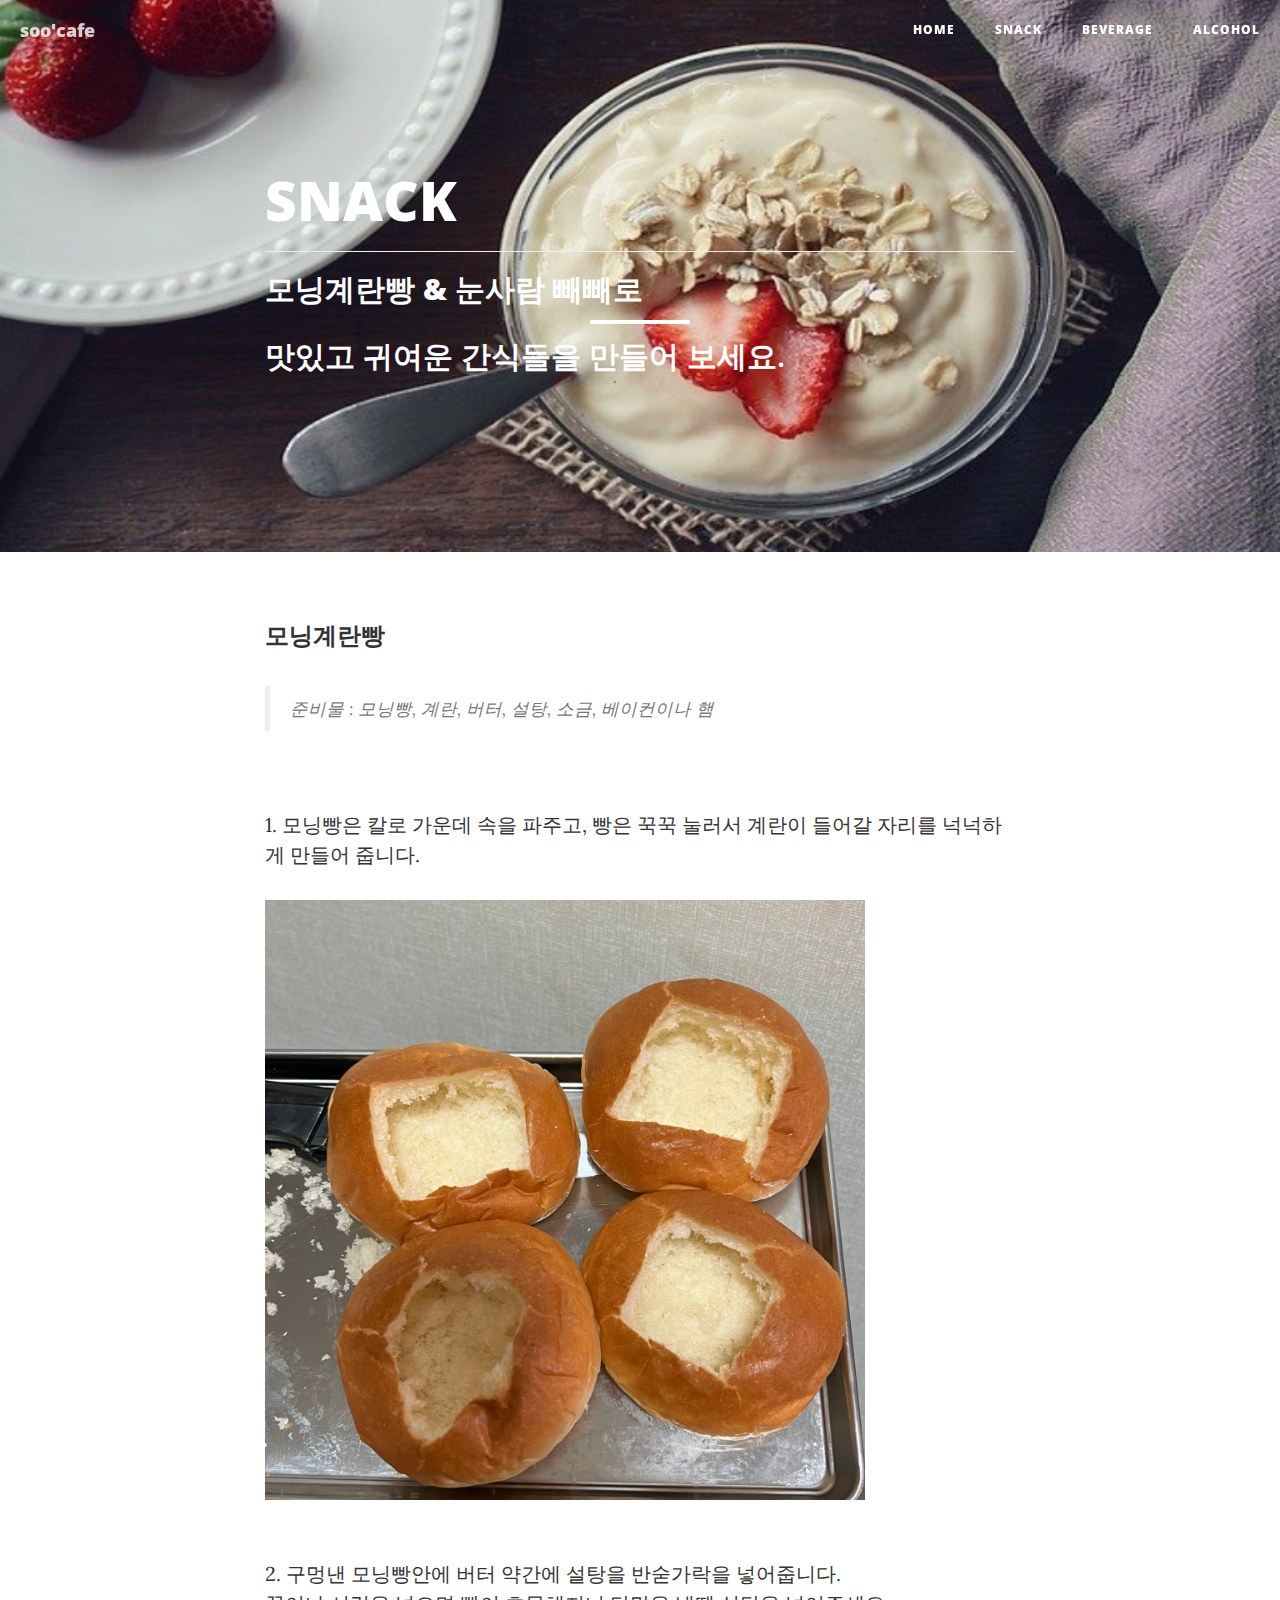
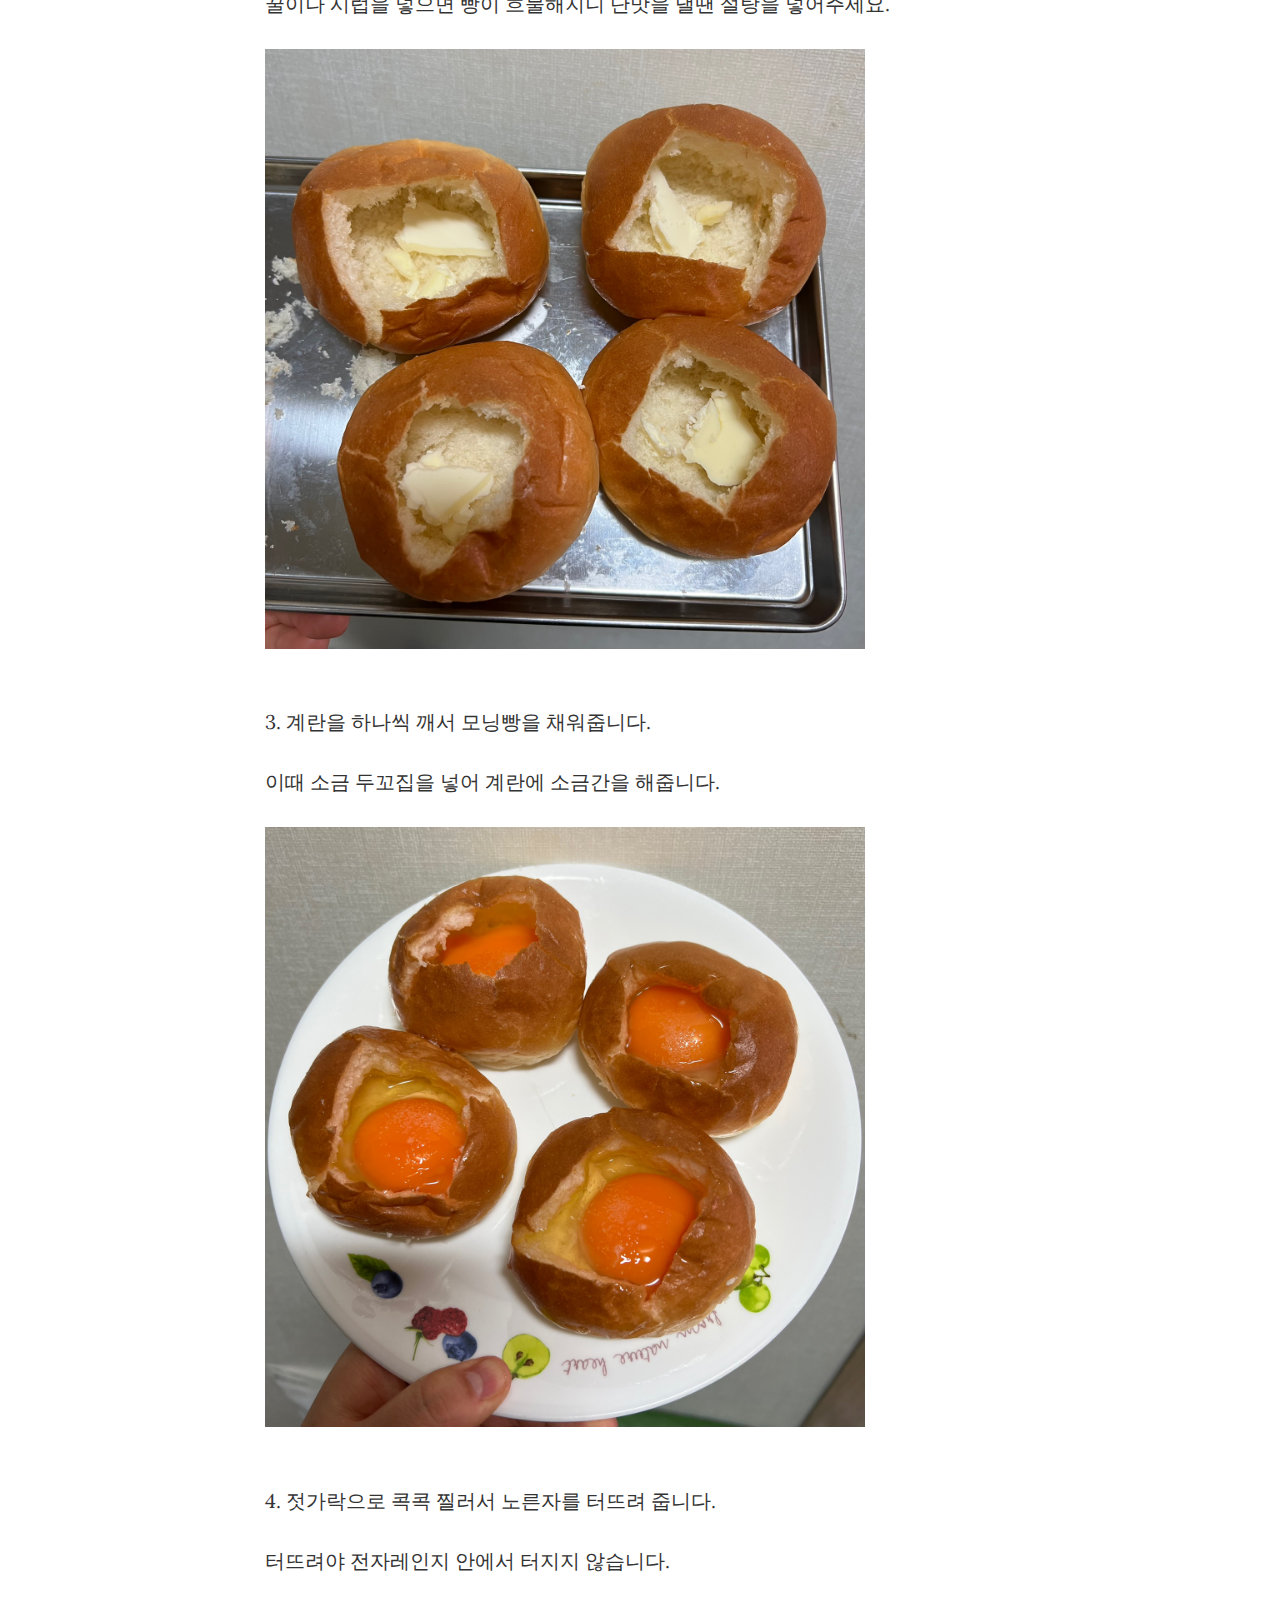
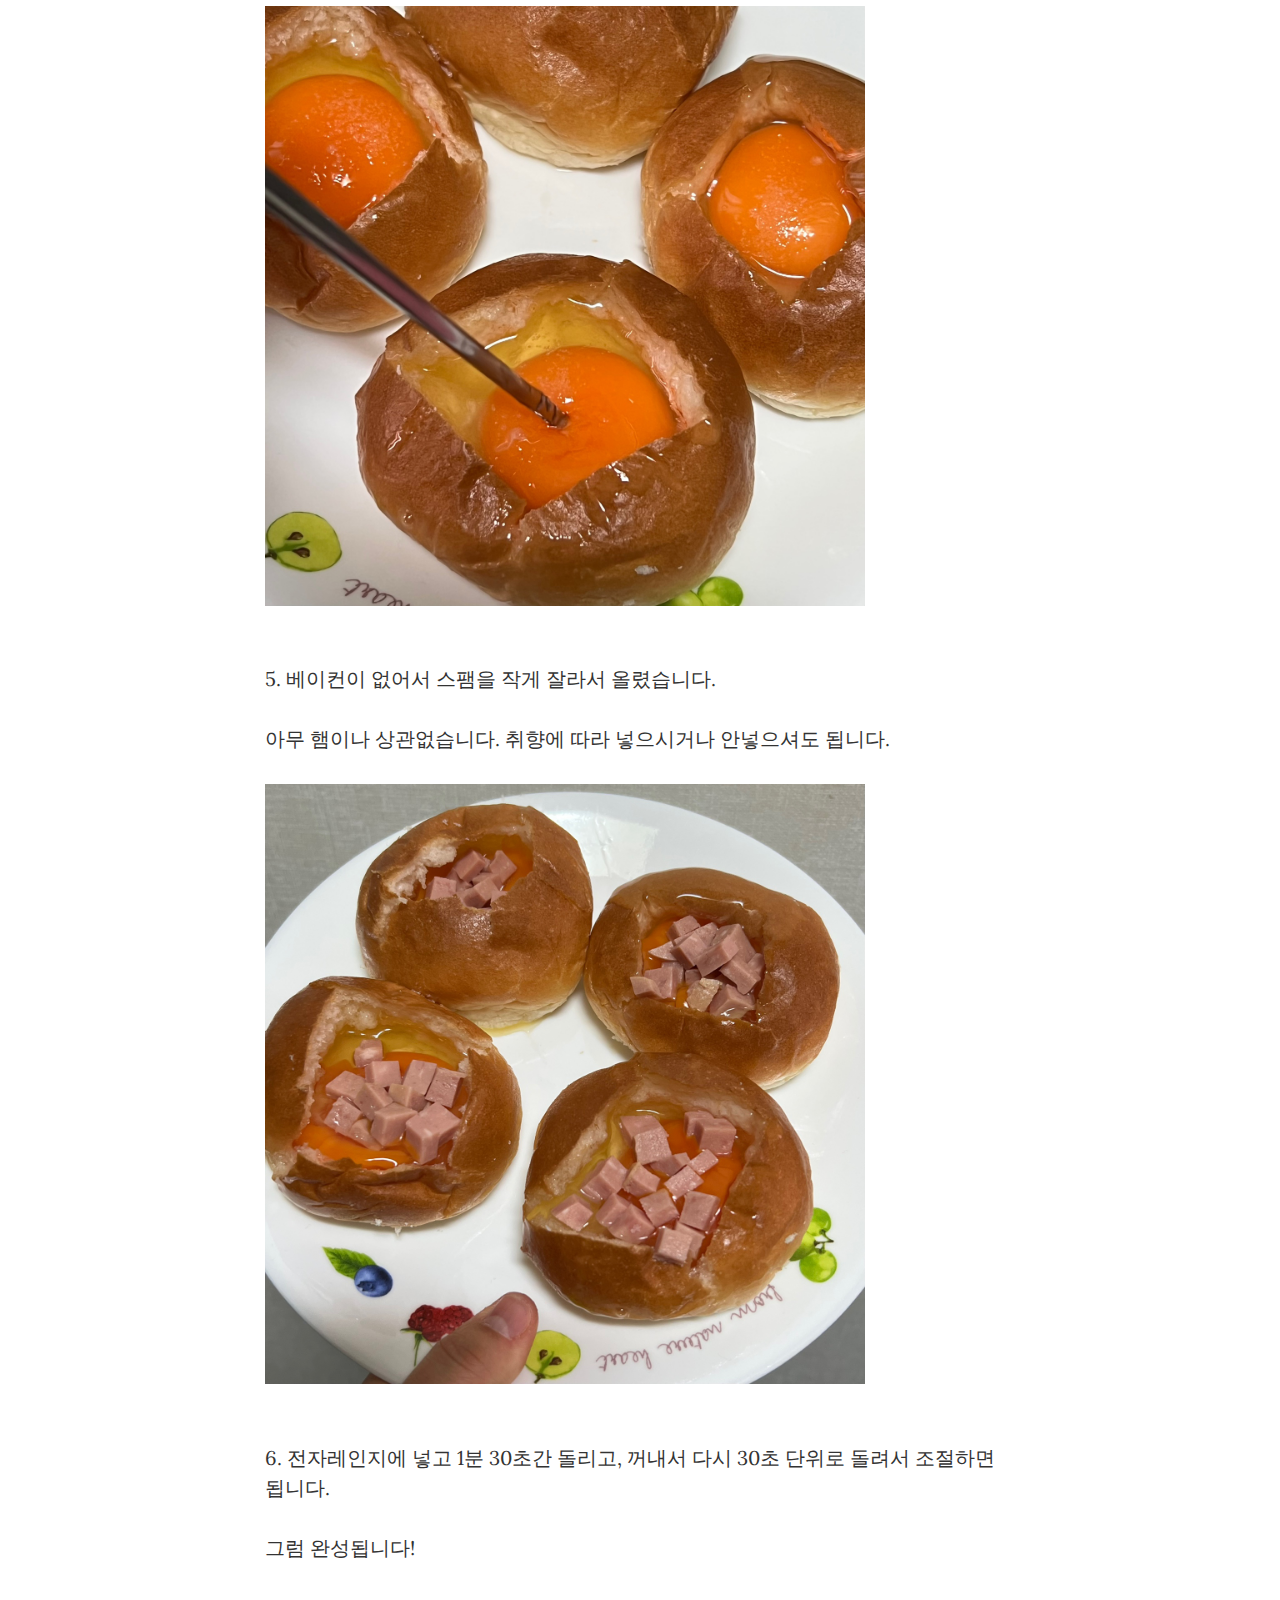
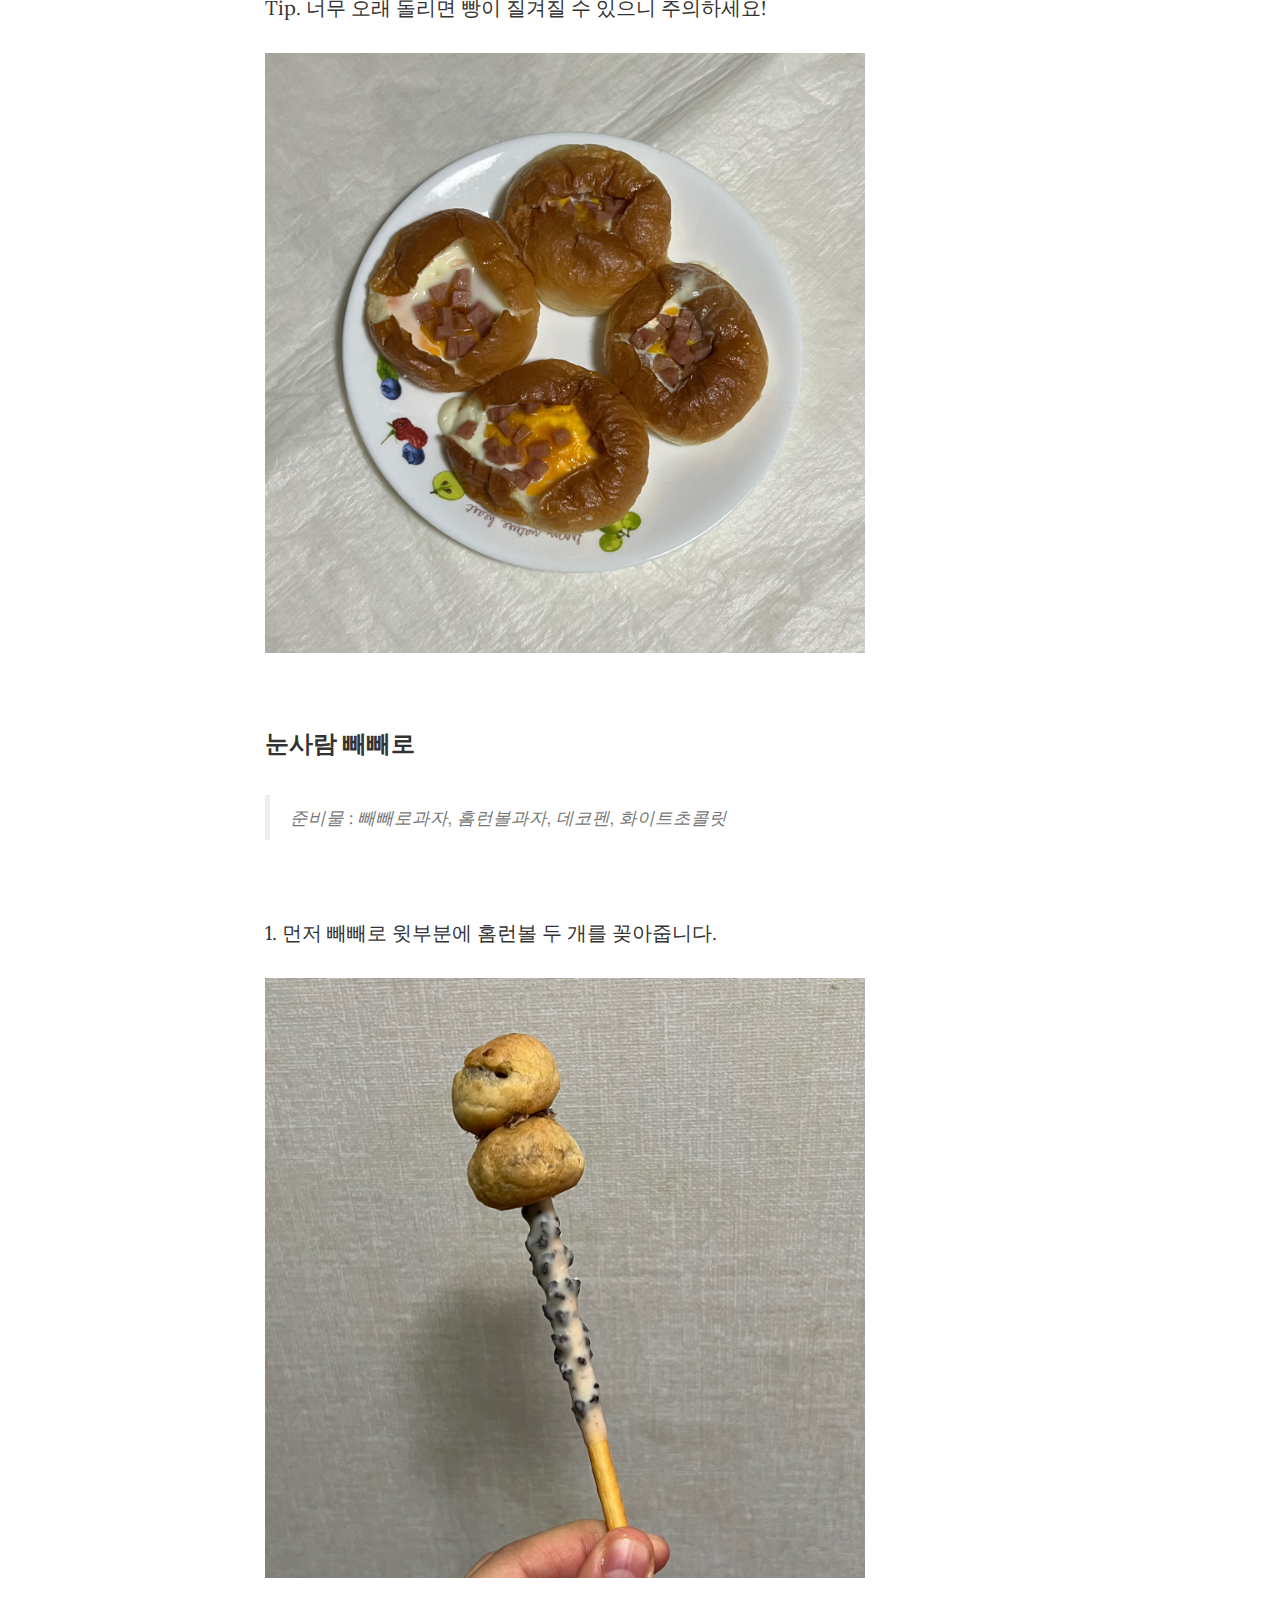
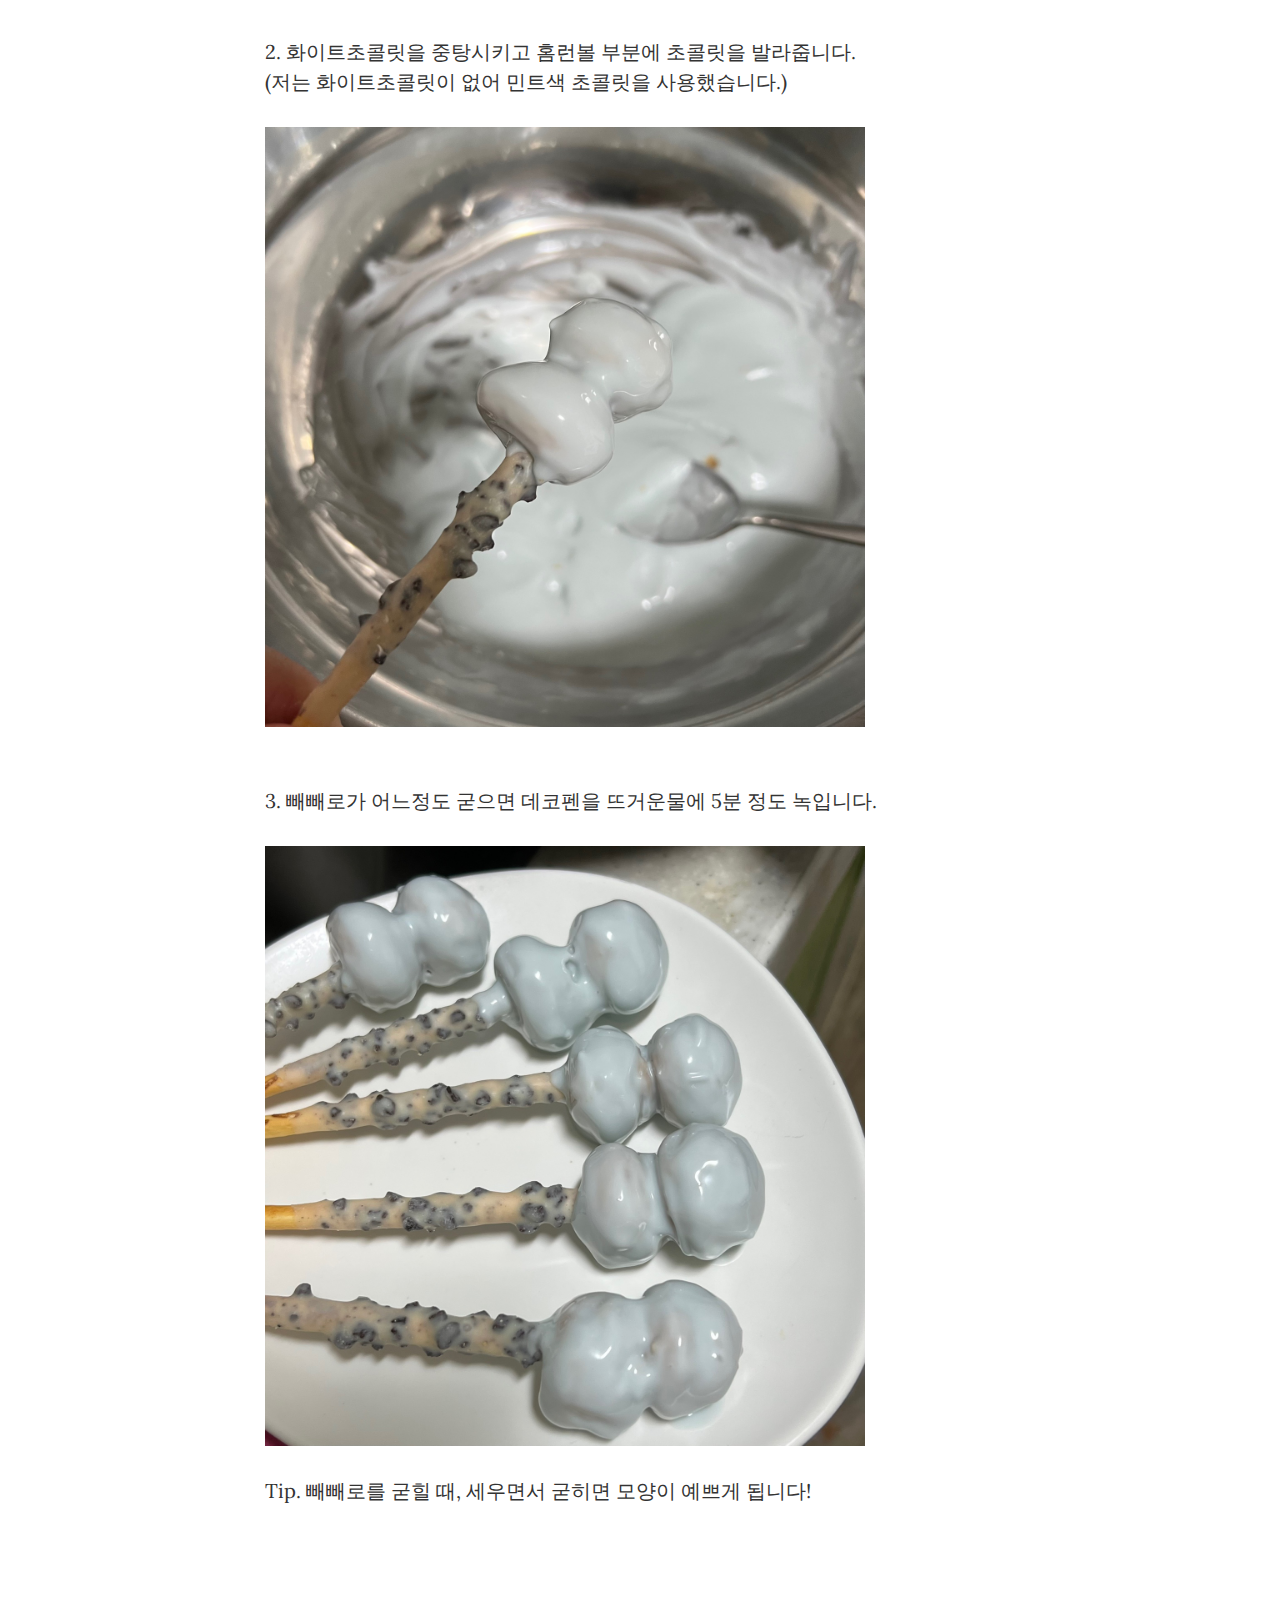
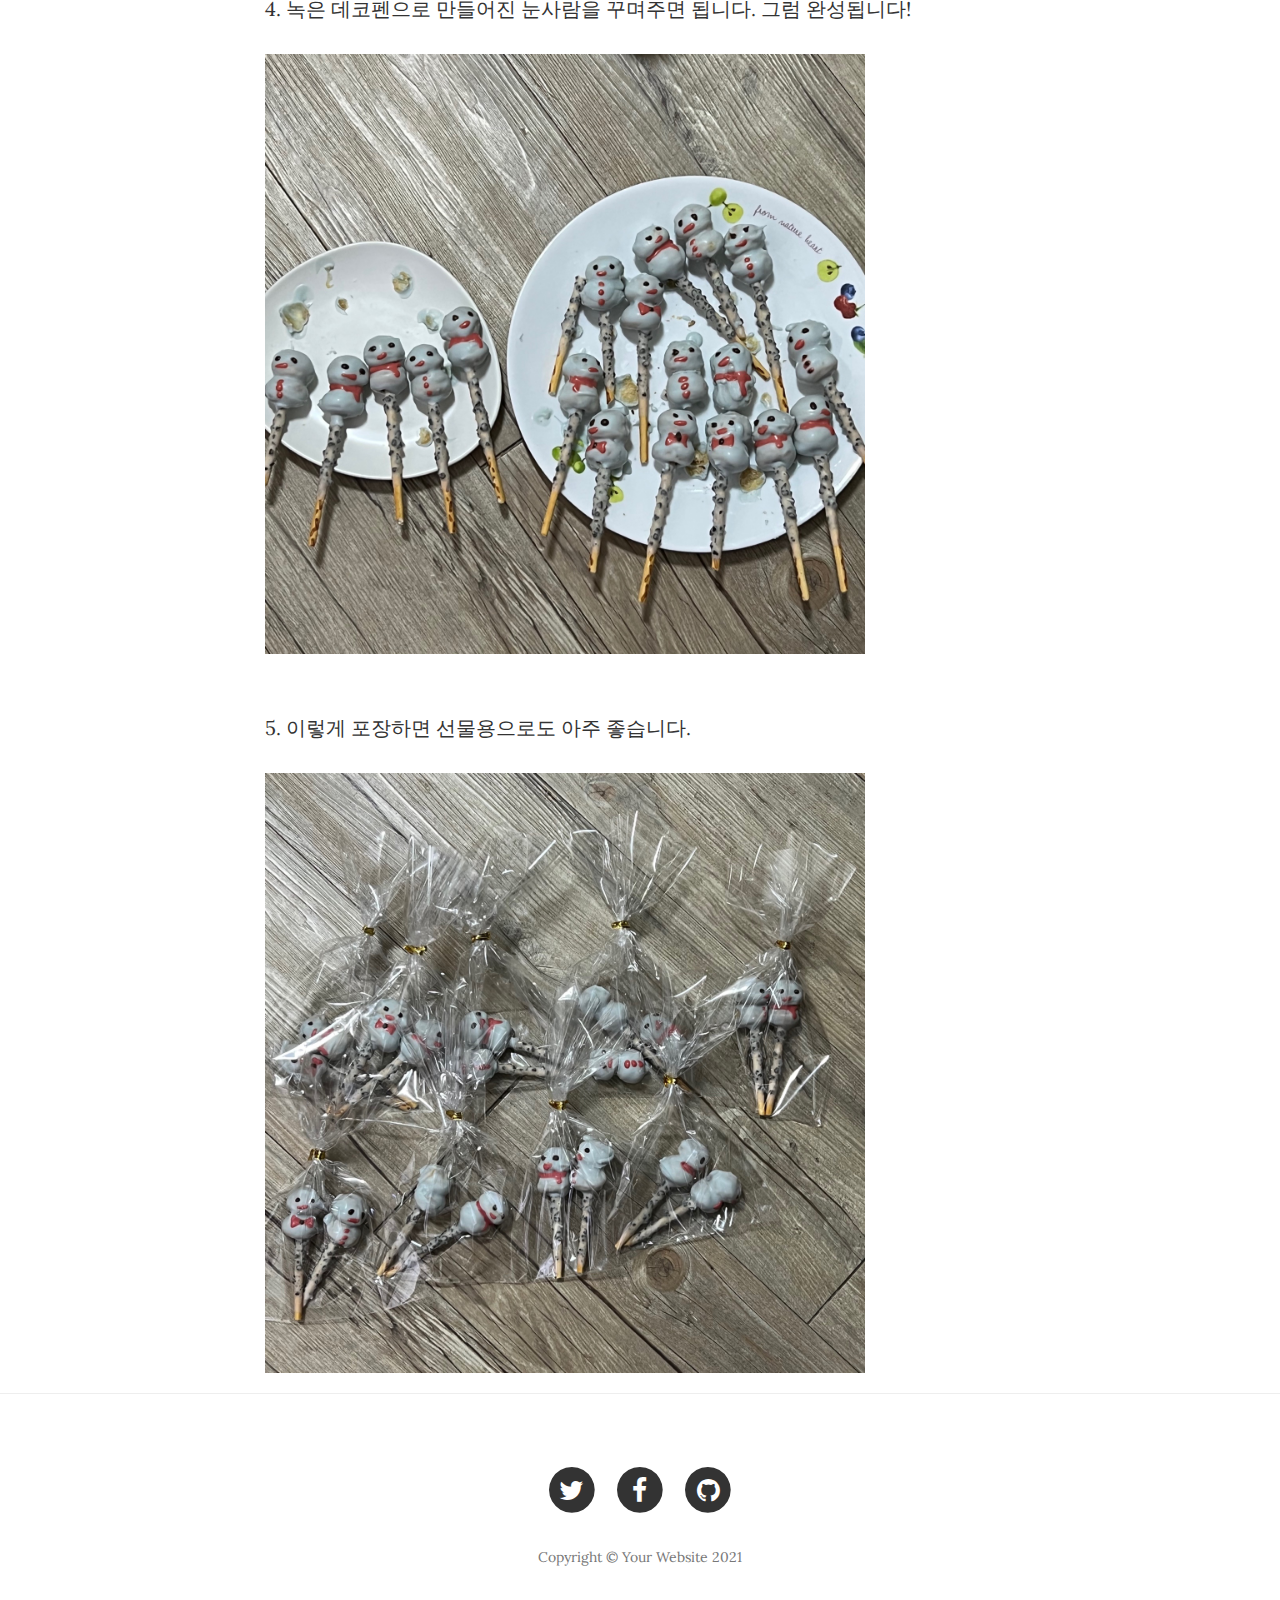
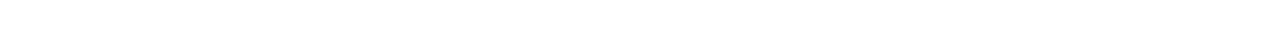
==== commit 3fedde77: "Update about.html" ====
--- a/about.html
+++ b/about.html
@@ -126,6 +126,7 @@
                     <a href="#">
                         <img class="img-responsive" src="egg/egg6.jpg" width="600" height="350" alt="">
                     </a>
+                    <br>
                     <p>6. 전자레인지에 넣고 1분 30초간 돌리고, 꺼내서 다시 30초 단위로 돌려서 조절하면 됩니다. </p>
                     <p>그럼 완성됩니다!</p>
                     <p> Tip. 너무 오래 돌리면 빵이 질겨질 수 있으니 주의하세요!</p>
@@ -147,8 +148,8 @@
                     </a>
                     <br>  
 
-                    <p>2. 화이트초콜릿을 중탕시키고 홈런볼 부분에 초콜릿을 발라줍니다. </p>
-                    <p>(저는 화이트초콜릿이 없어 민트색 초콜릿을 사용했습니다.)</p>
+                    <p>2. 화이트초콜릿을 중탕시키고 홈런볼 부분에 초콜릿을 발라줍니다. <br>
+                    (저는 화이트초콜릿이 없어 민트색 초콜릿을 사용했습니다.)</p>
                     <a href="#">
                         <img class="img-responsive" src="snow/b3.jpg" width="600" height="350" alt="">
                     </a>
@@ -206,7 +207,7 @@
                             </a>
                         </li>
                     </ul>
-                    <p class="copyright text-muted">Copyright &copy; Your Website 2016</p>
+                    <p class="copyright text-muted">Copyright &copy; Your Website 2021</p>
                 </div>
             </div>
         </div>
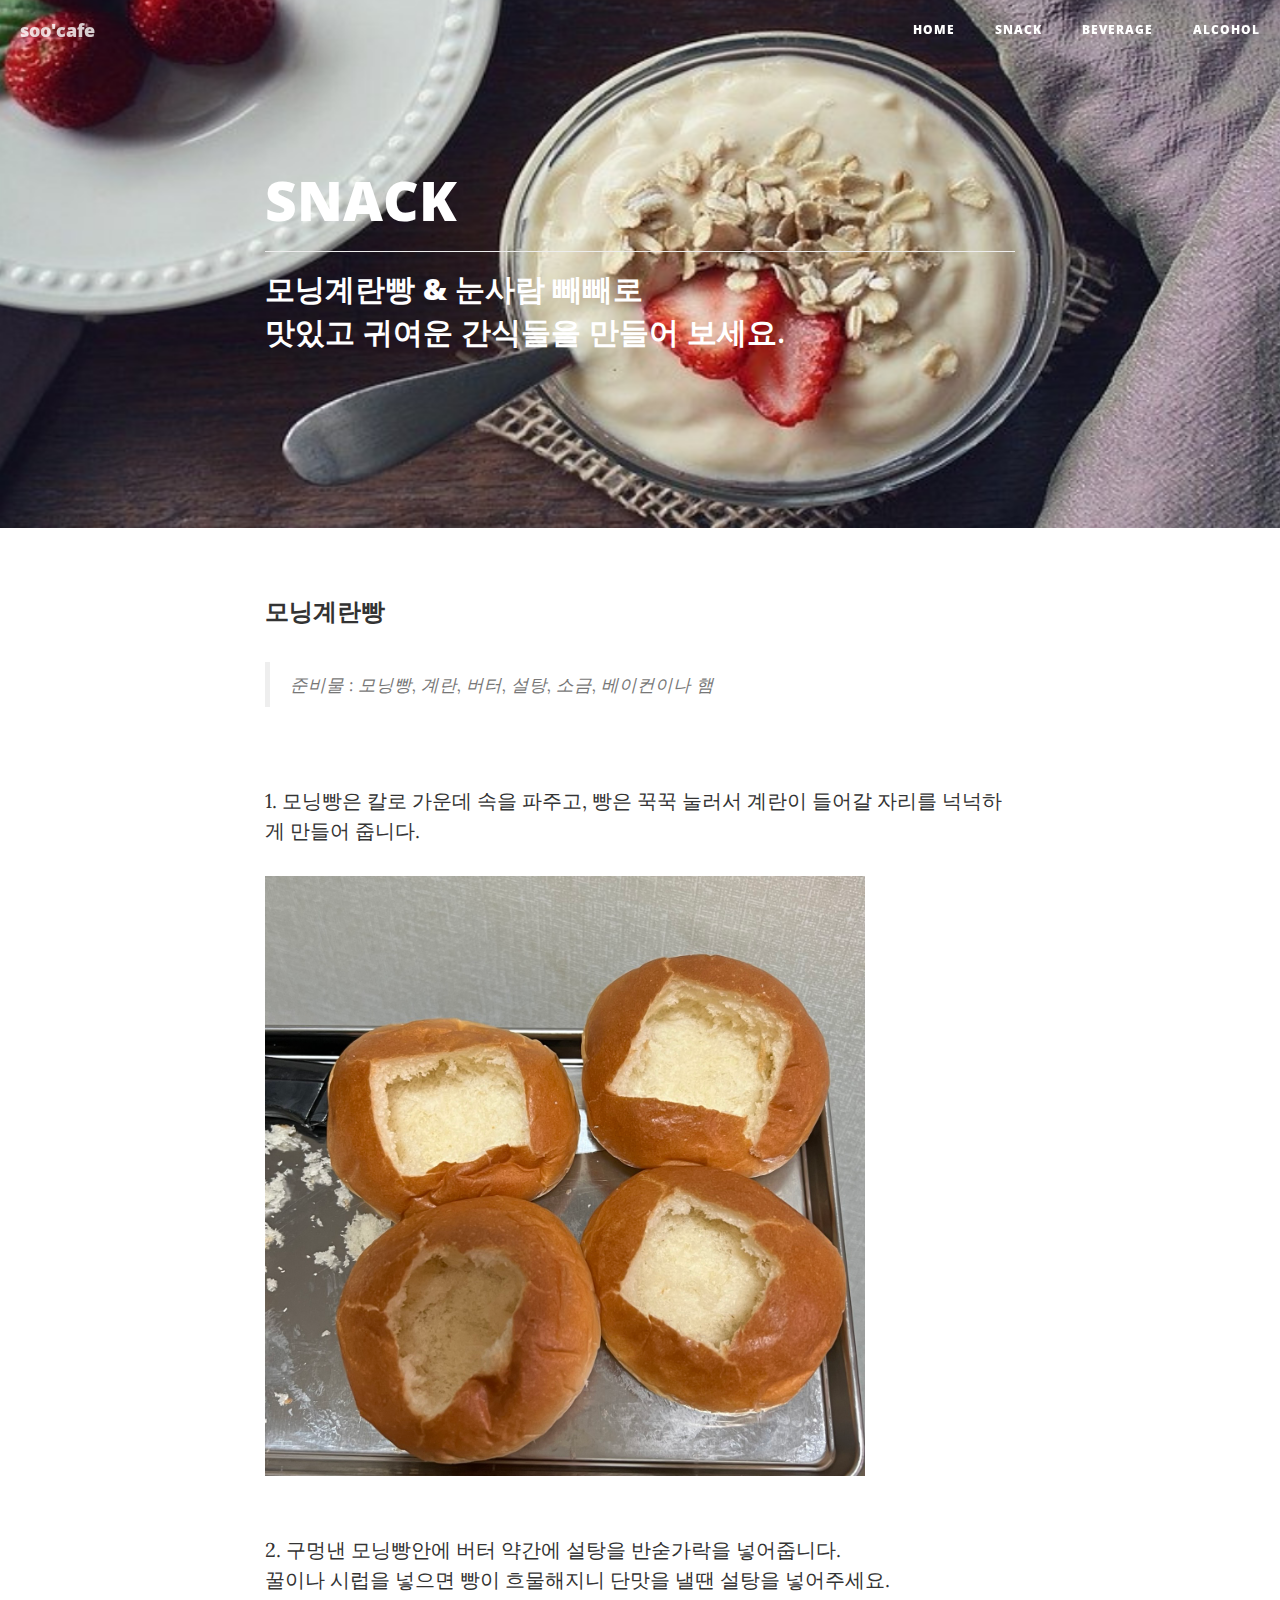
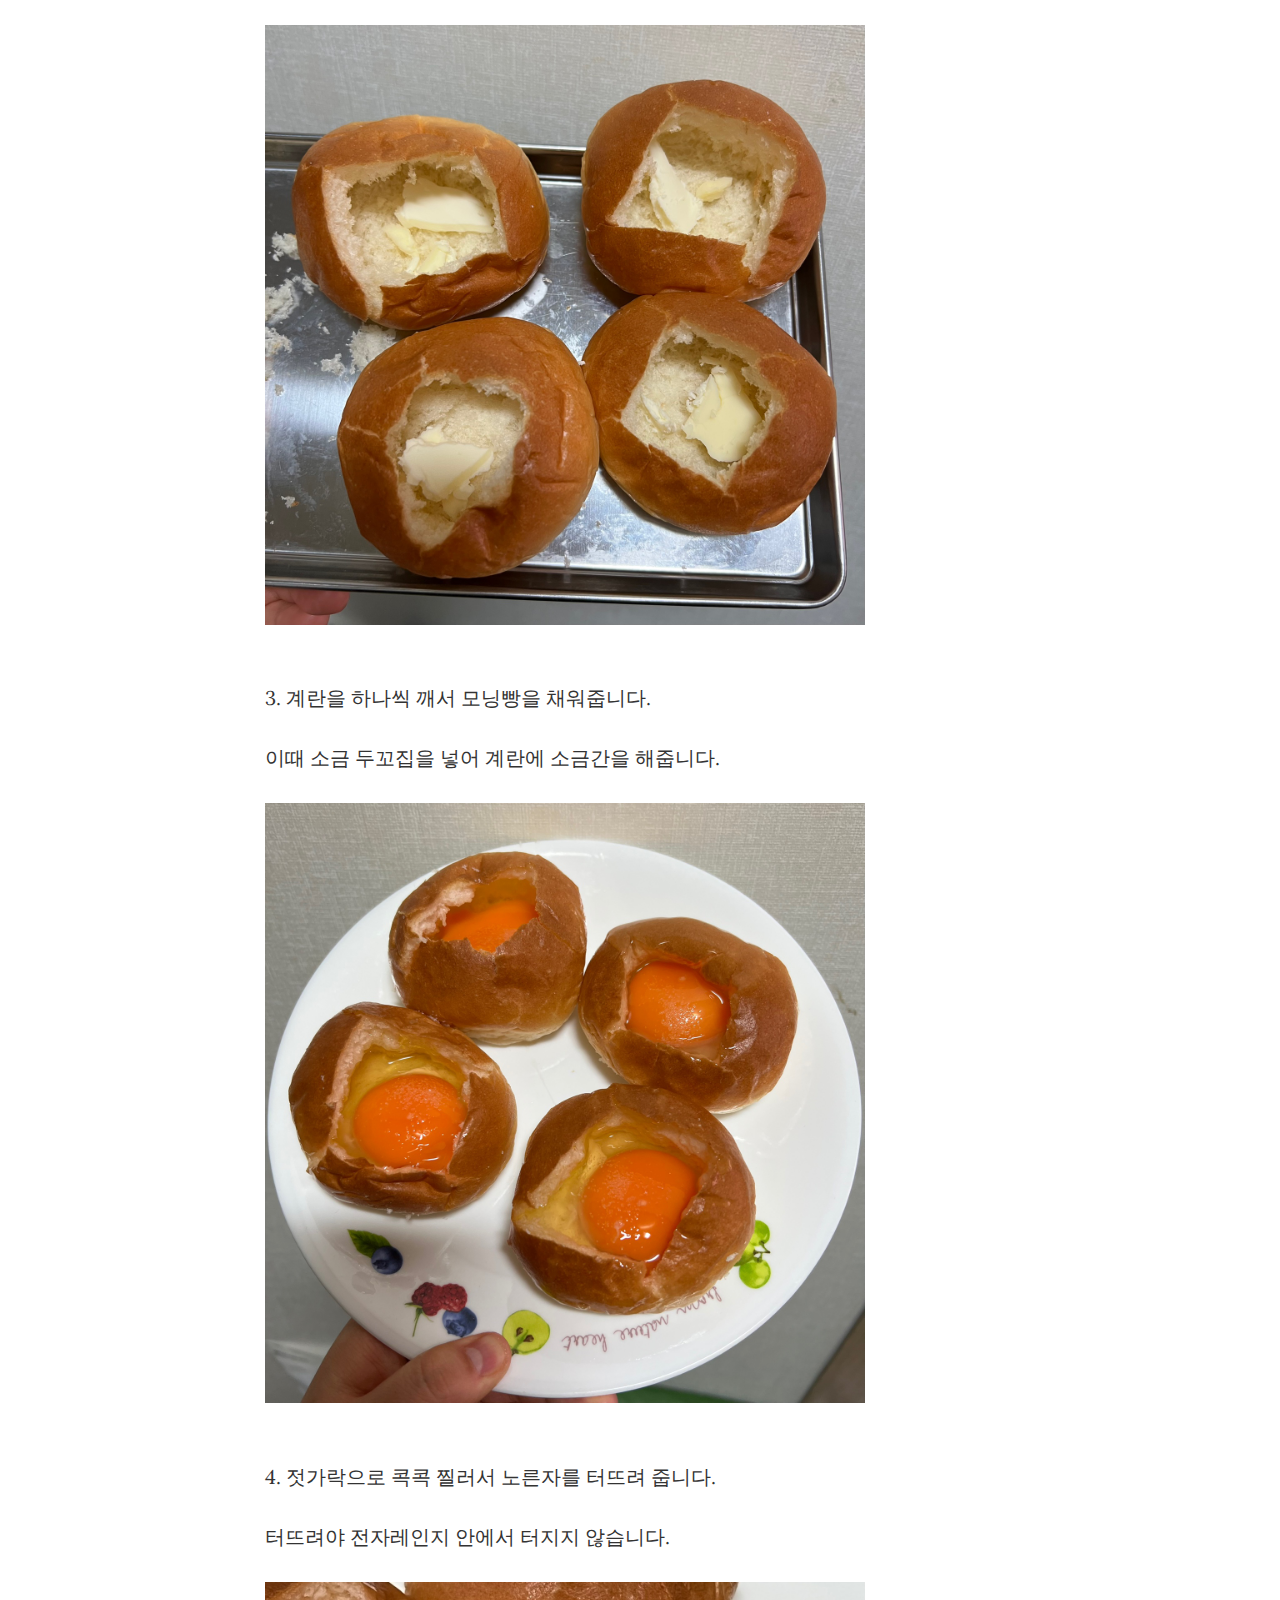
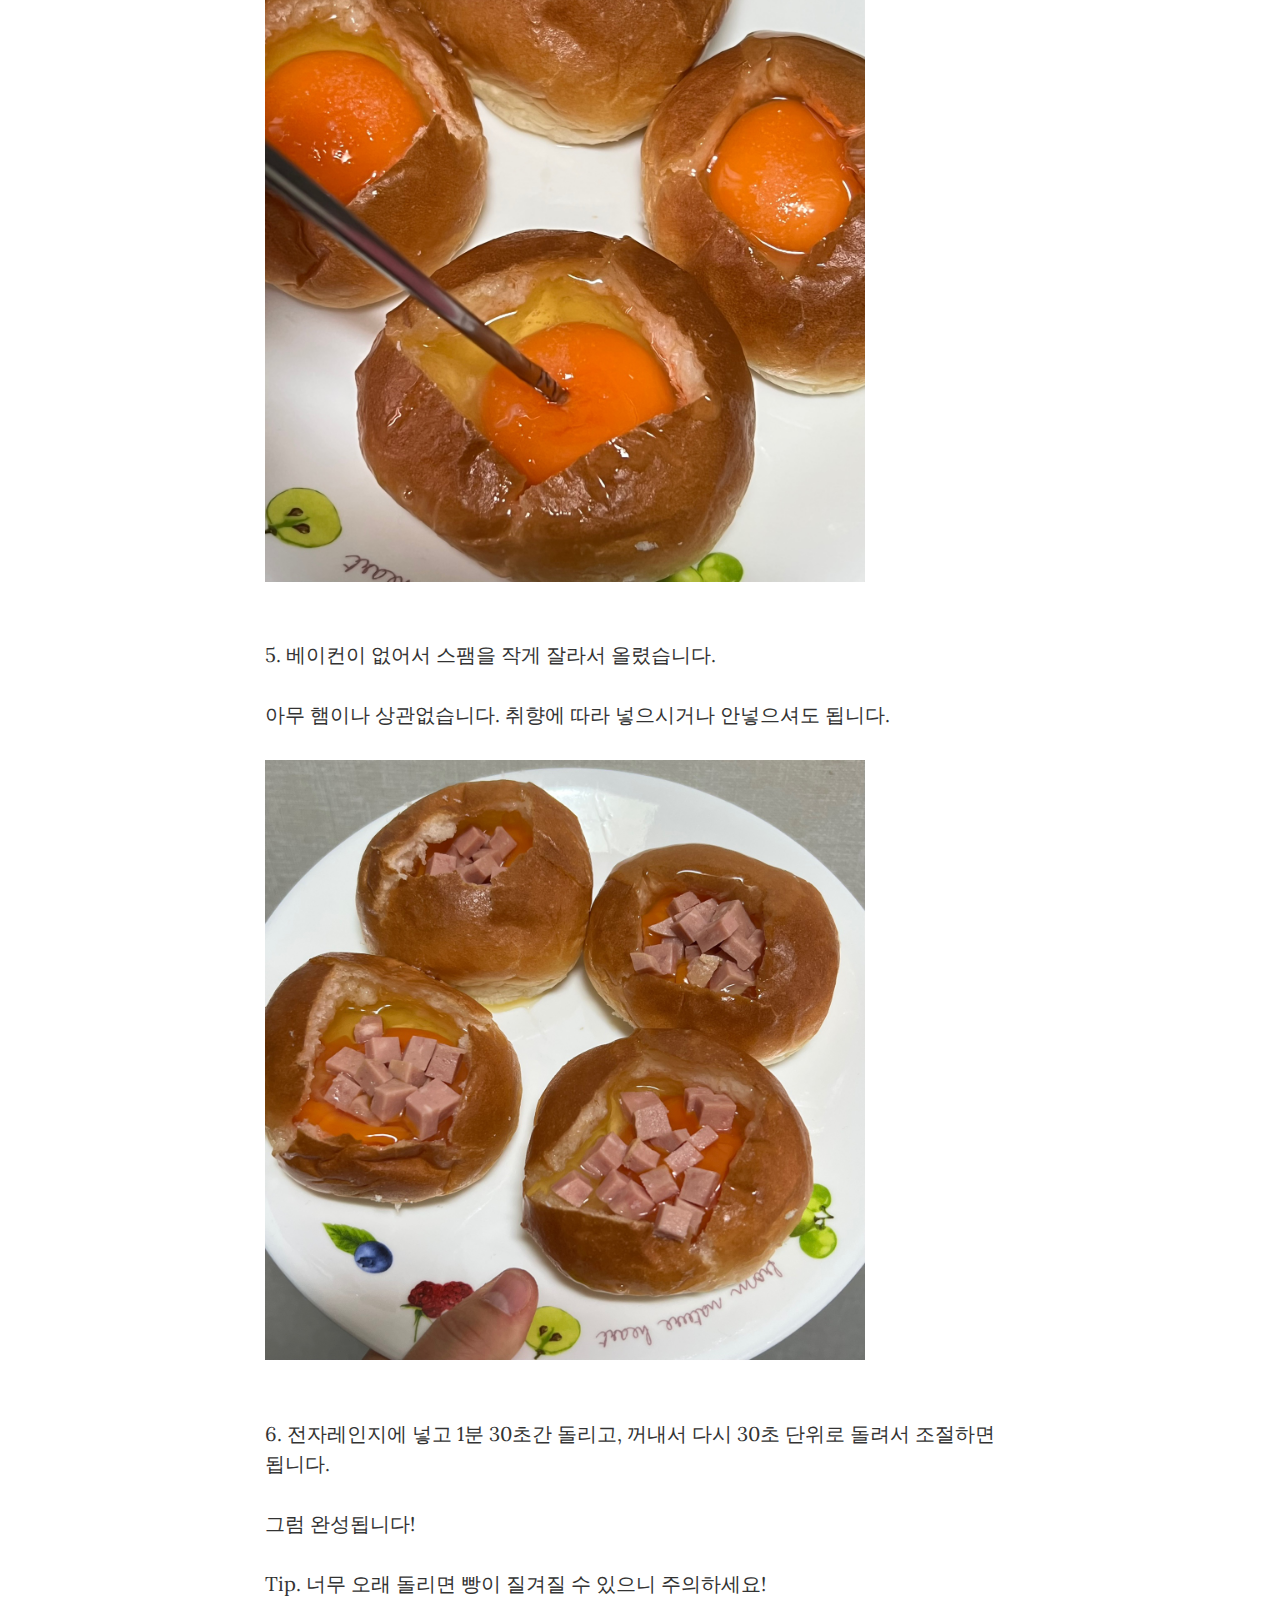
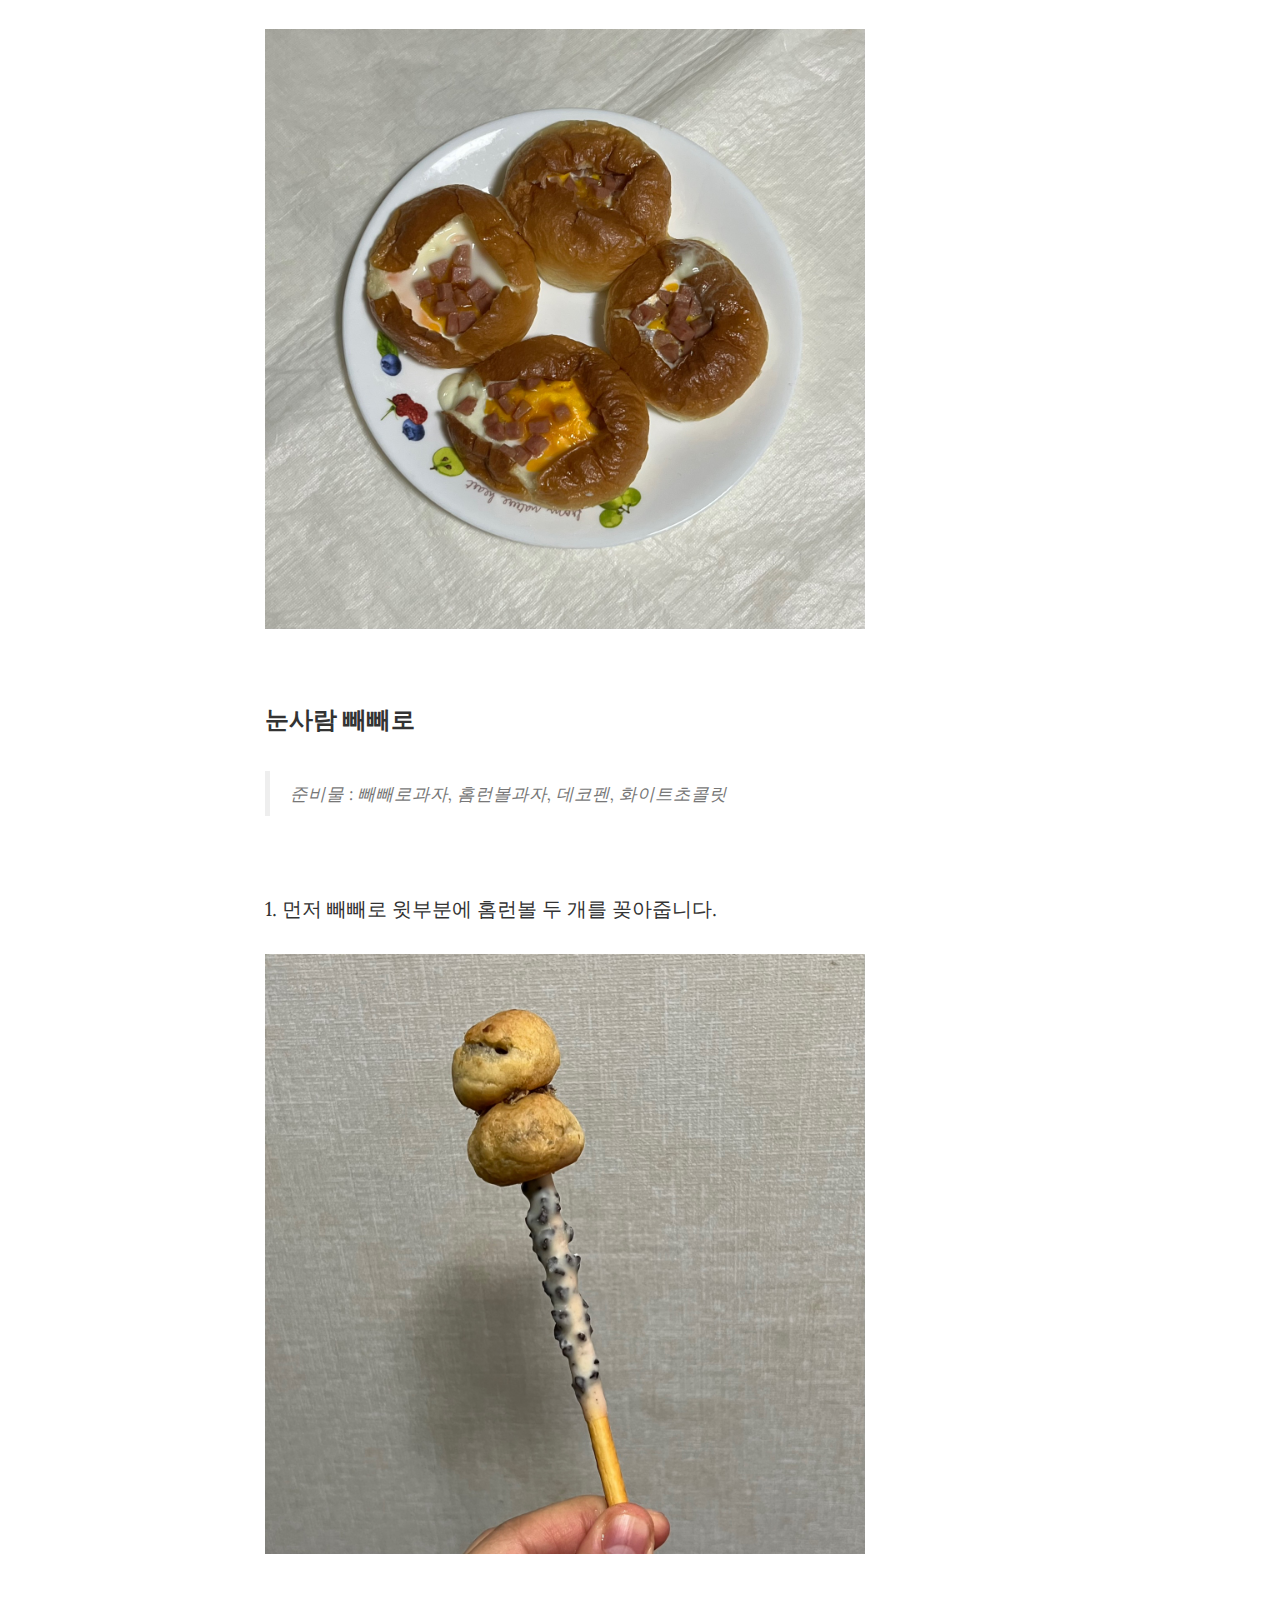
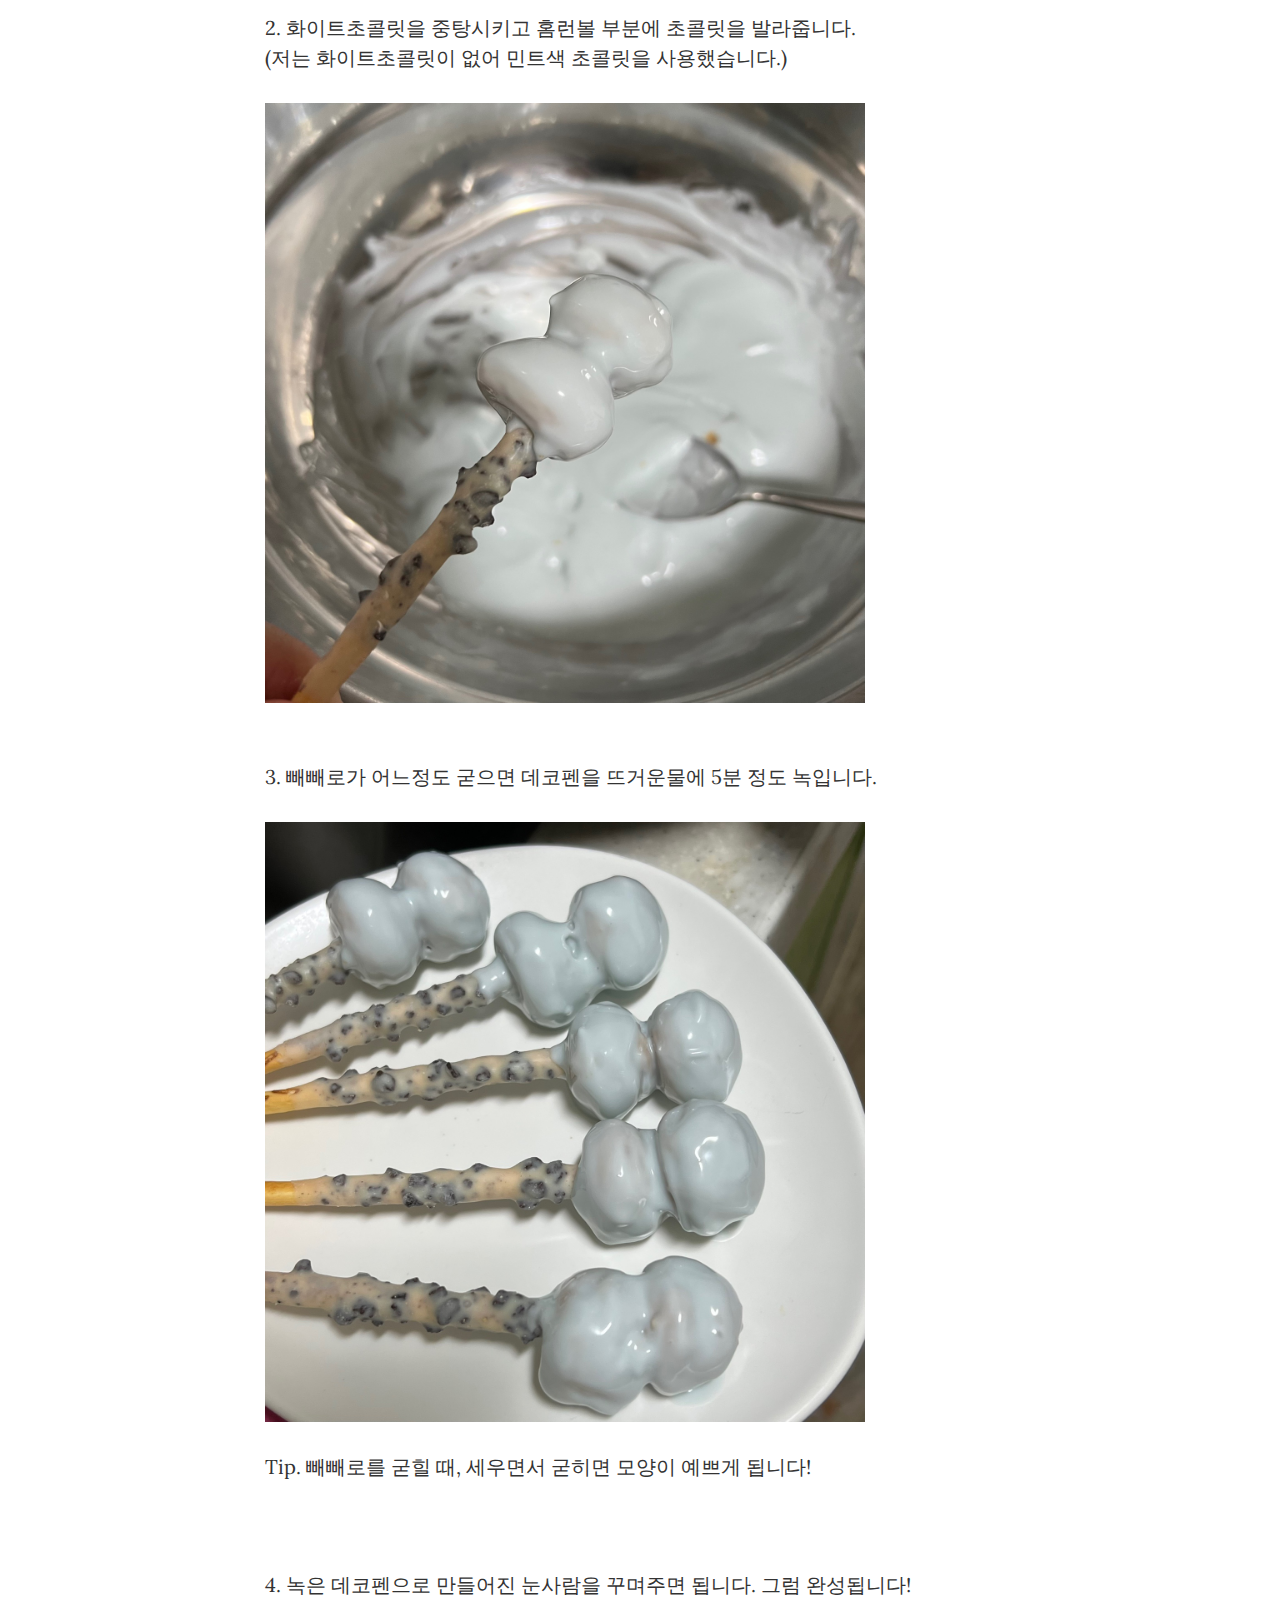
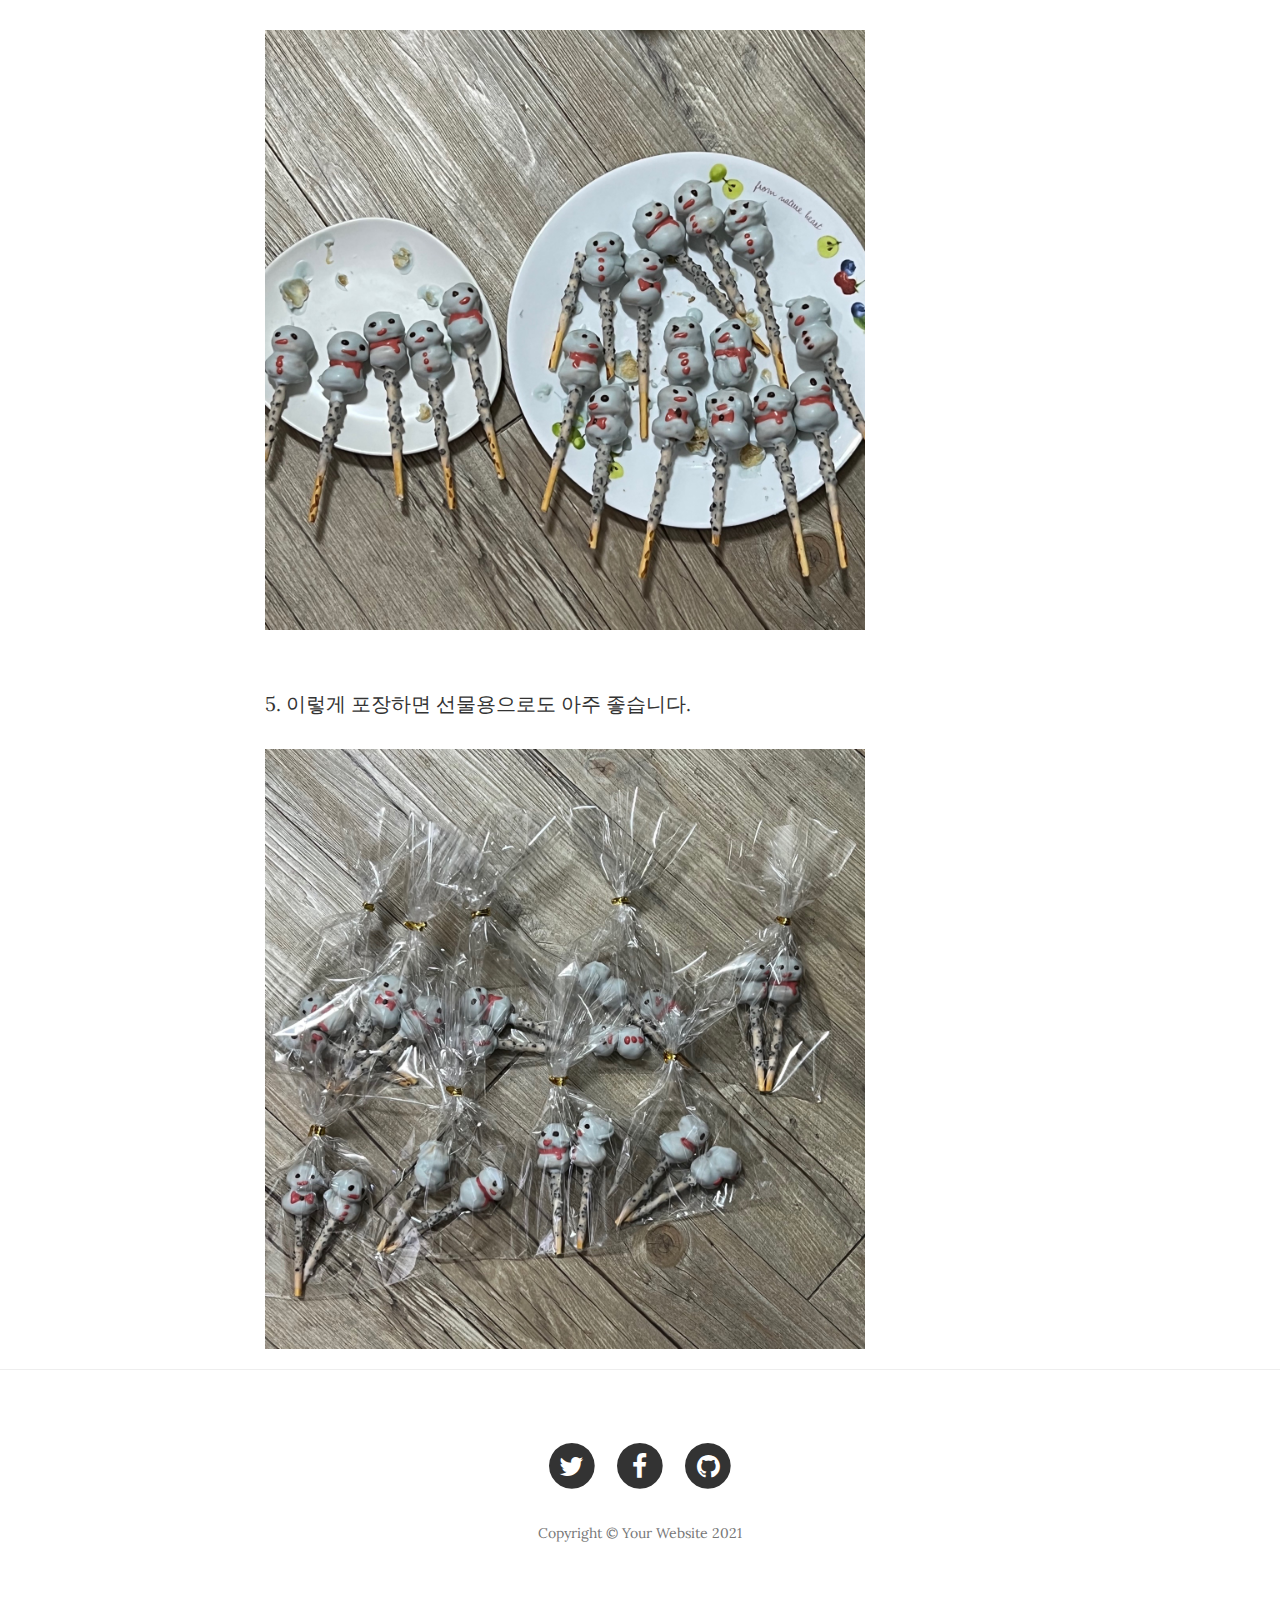
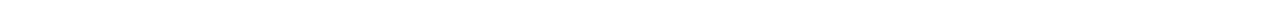
==== commit 2d64d98d: "Update about.html" ====
--- a/about.html
+++ b/about.html
@@ -77,7 +77,7 @@
                         <h1>SNACK</h1>
                         <hr>
                         <h2>모닝계란빵 & 눈사람 빼빼로</h2>
-                        <hr class="small">
+                       
                         <span class="subheading">맛있고 귀여운 간식들을 만들어 보세요.</span>
                     </div>
                 </div>
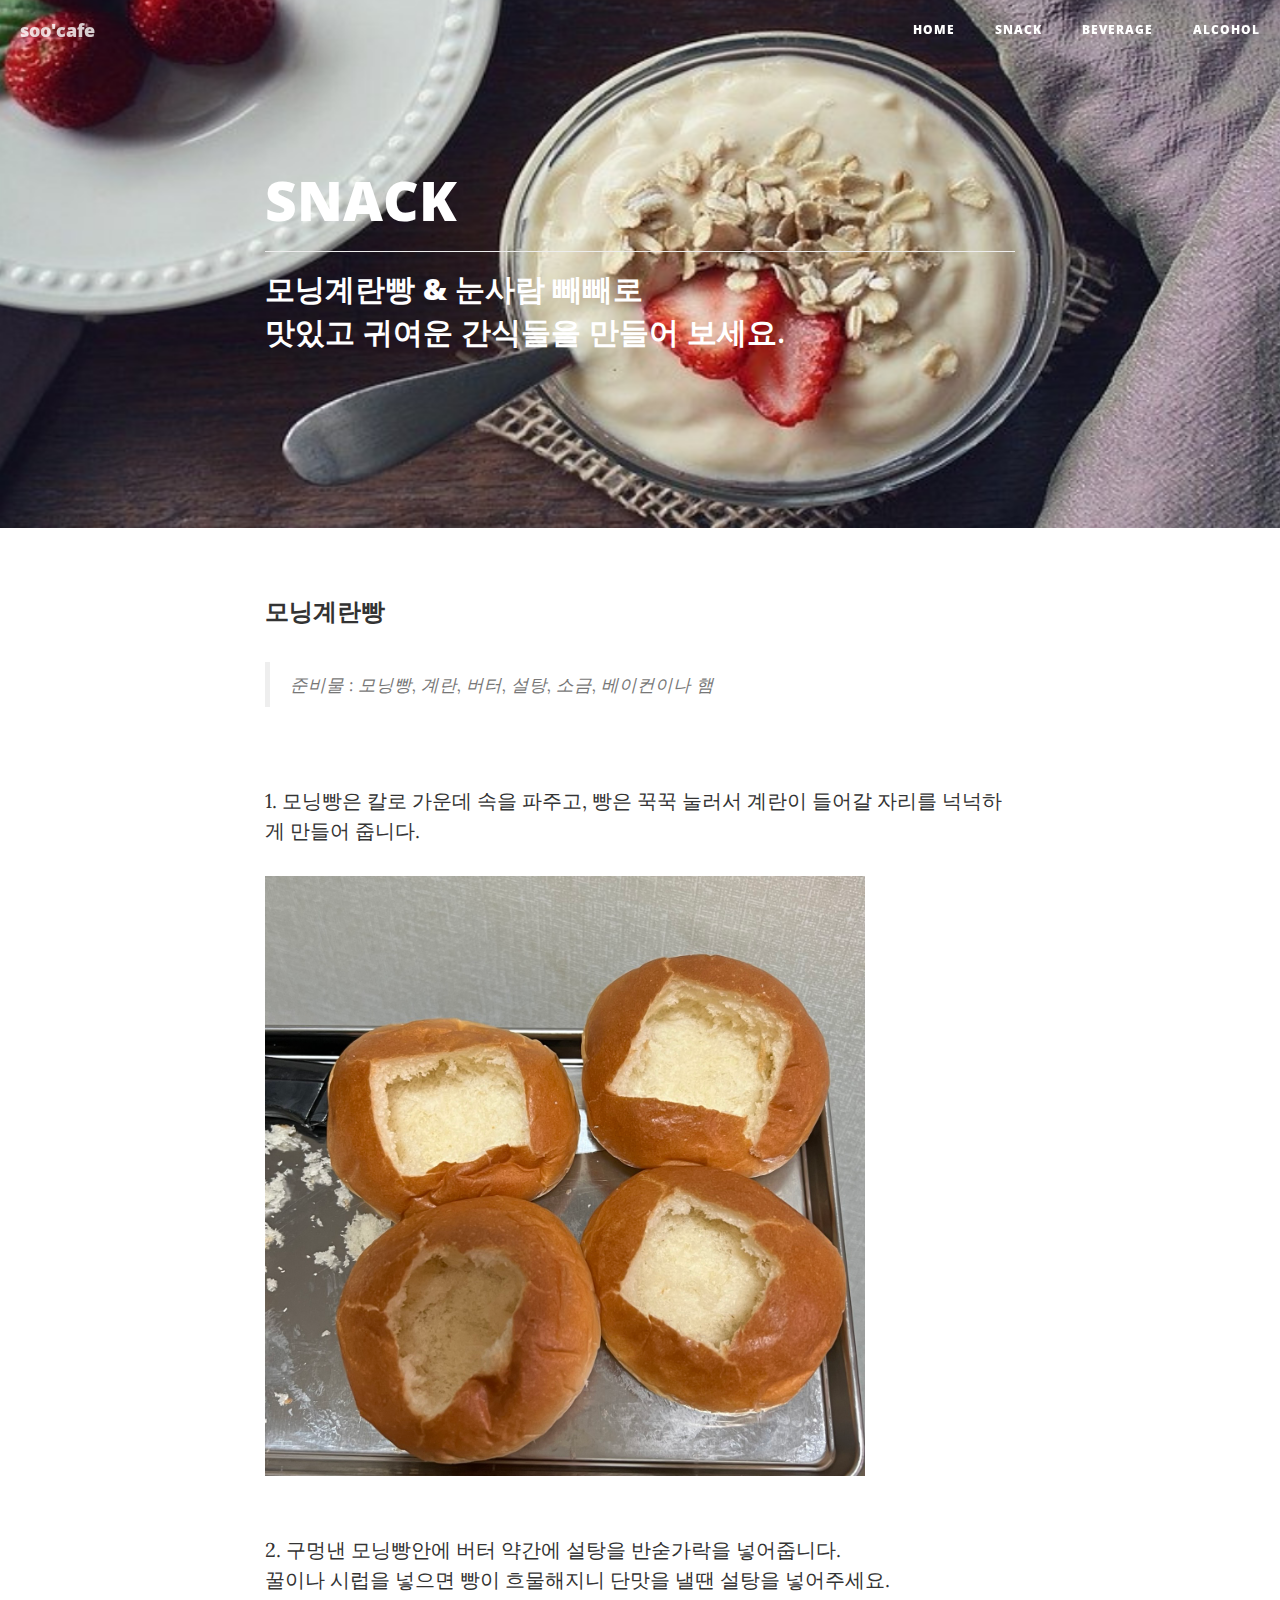
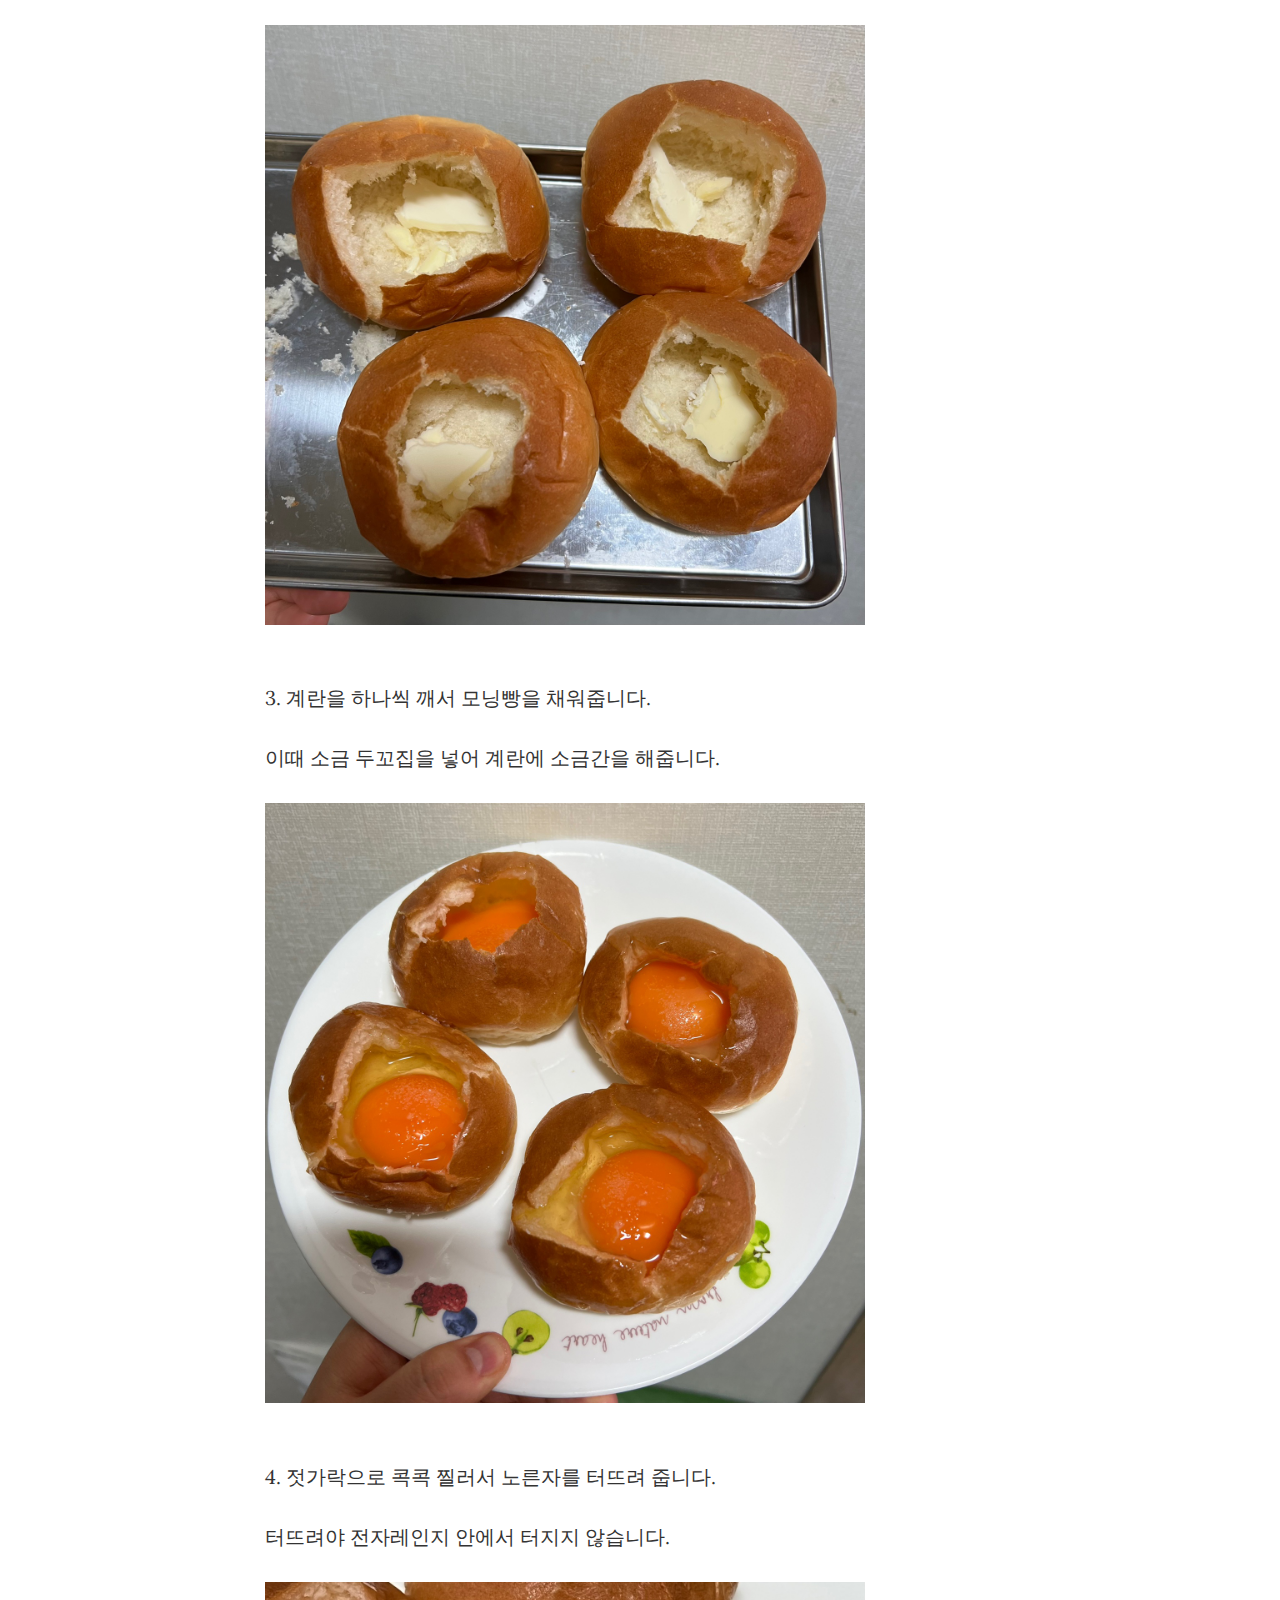
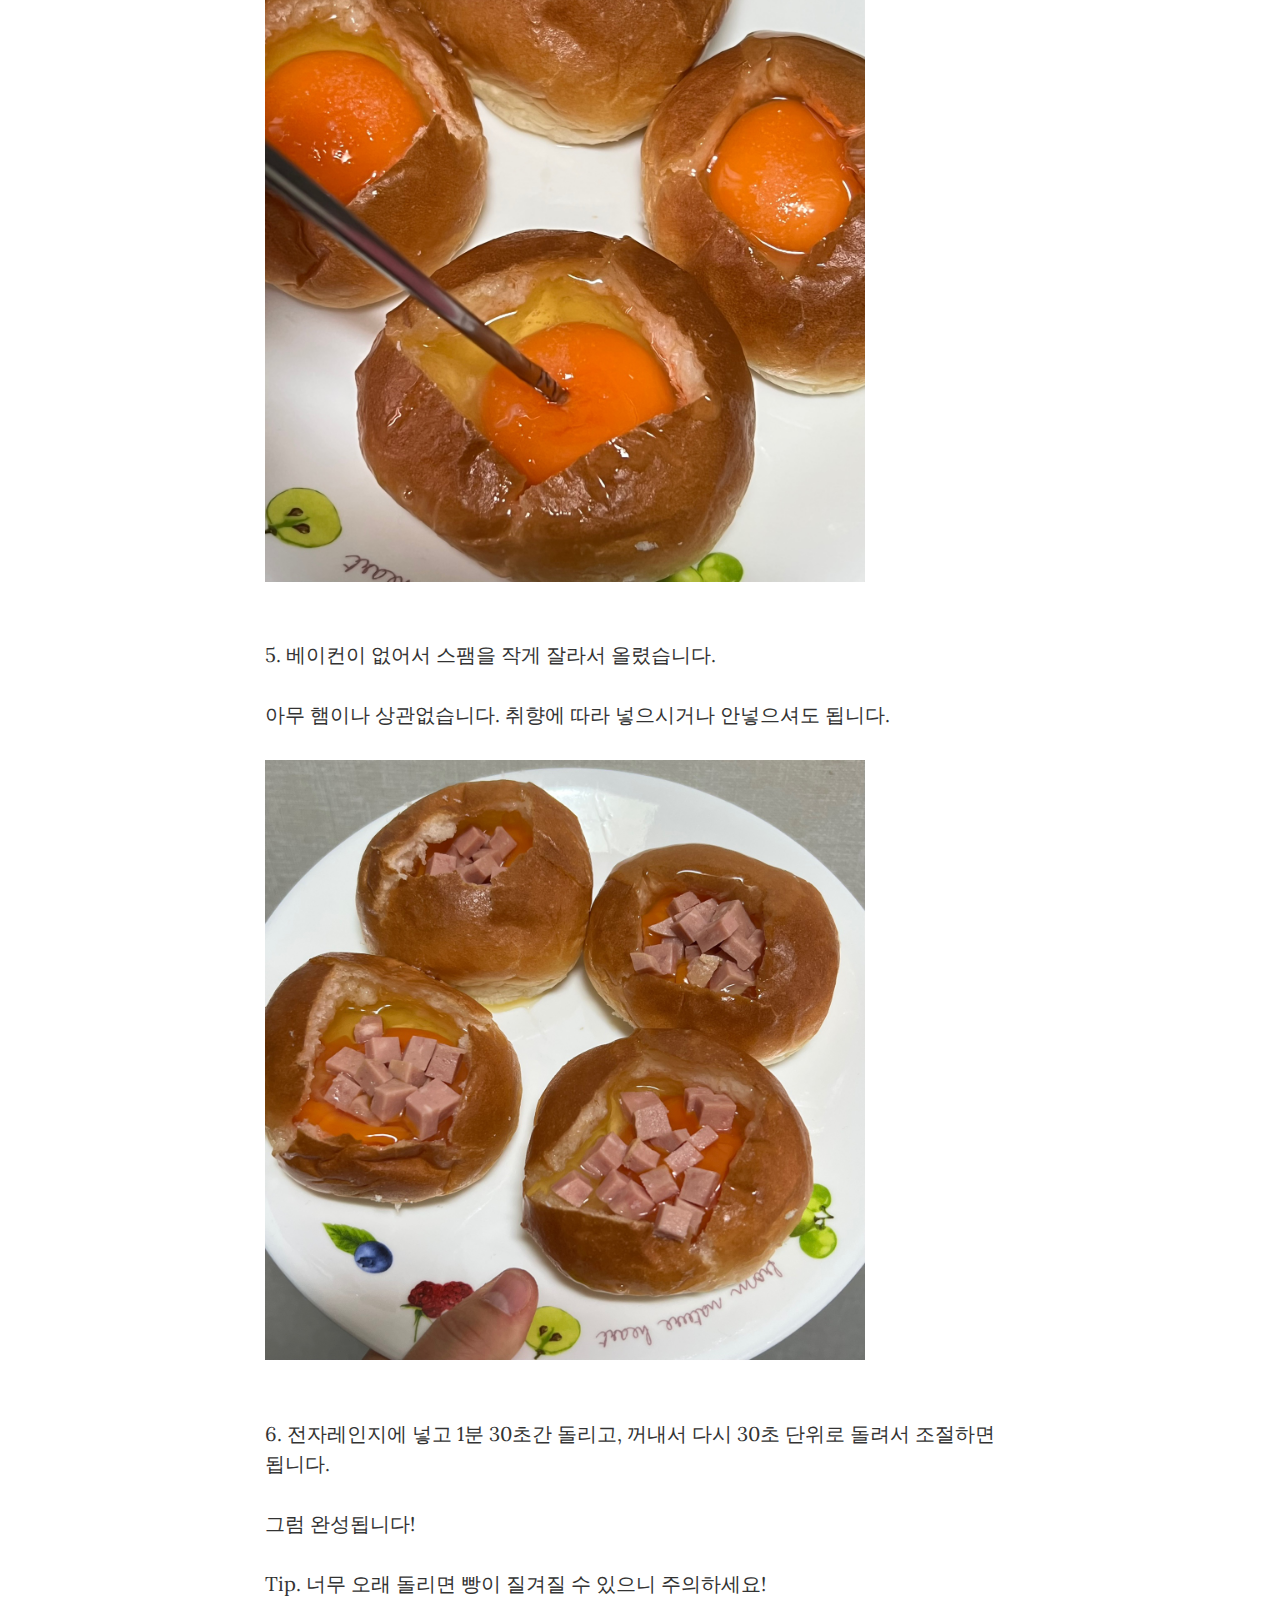
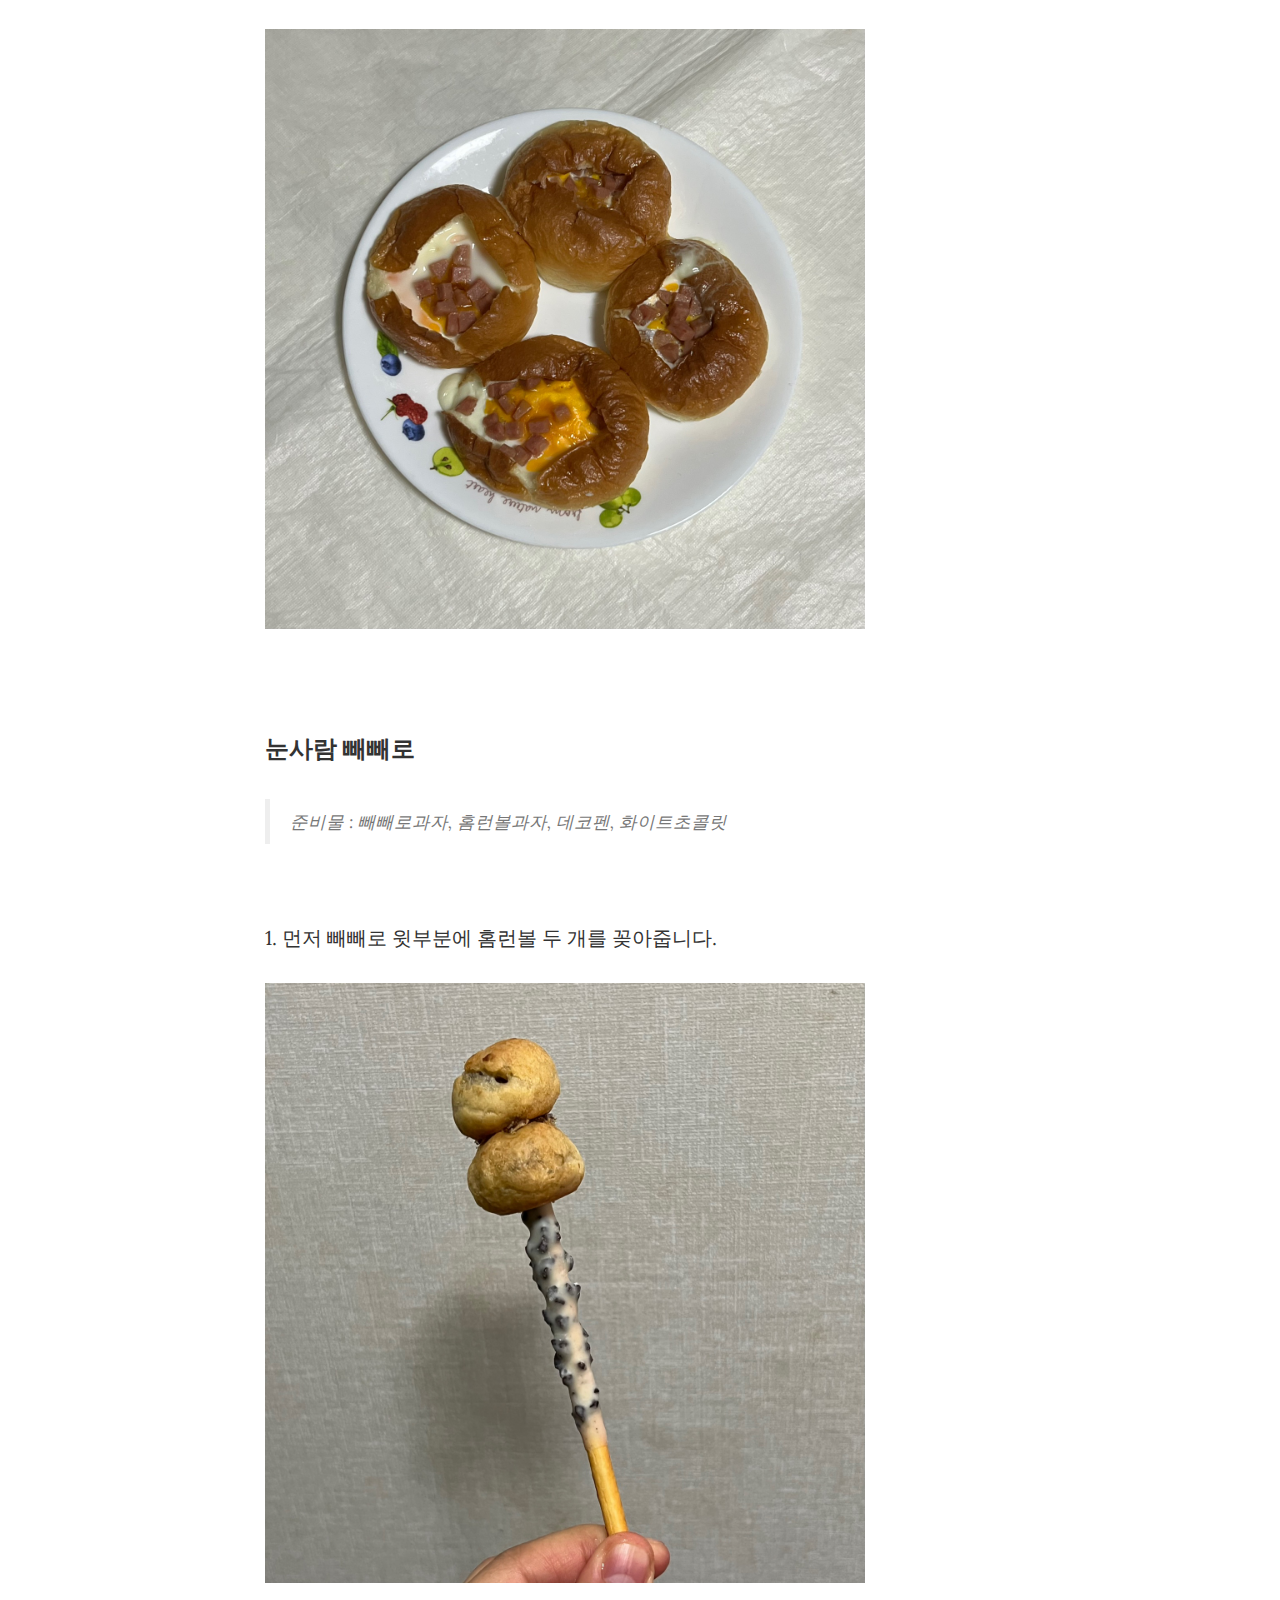
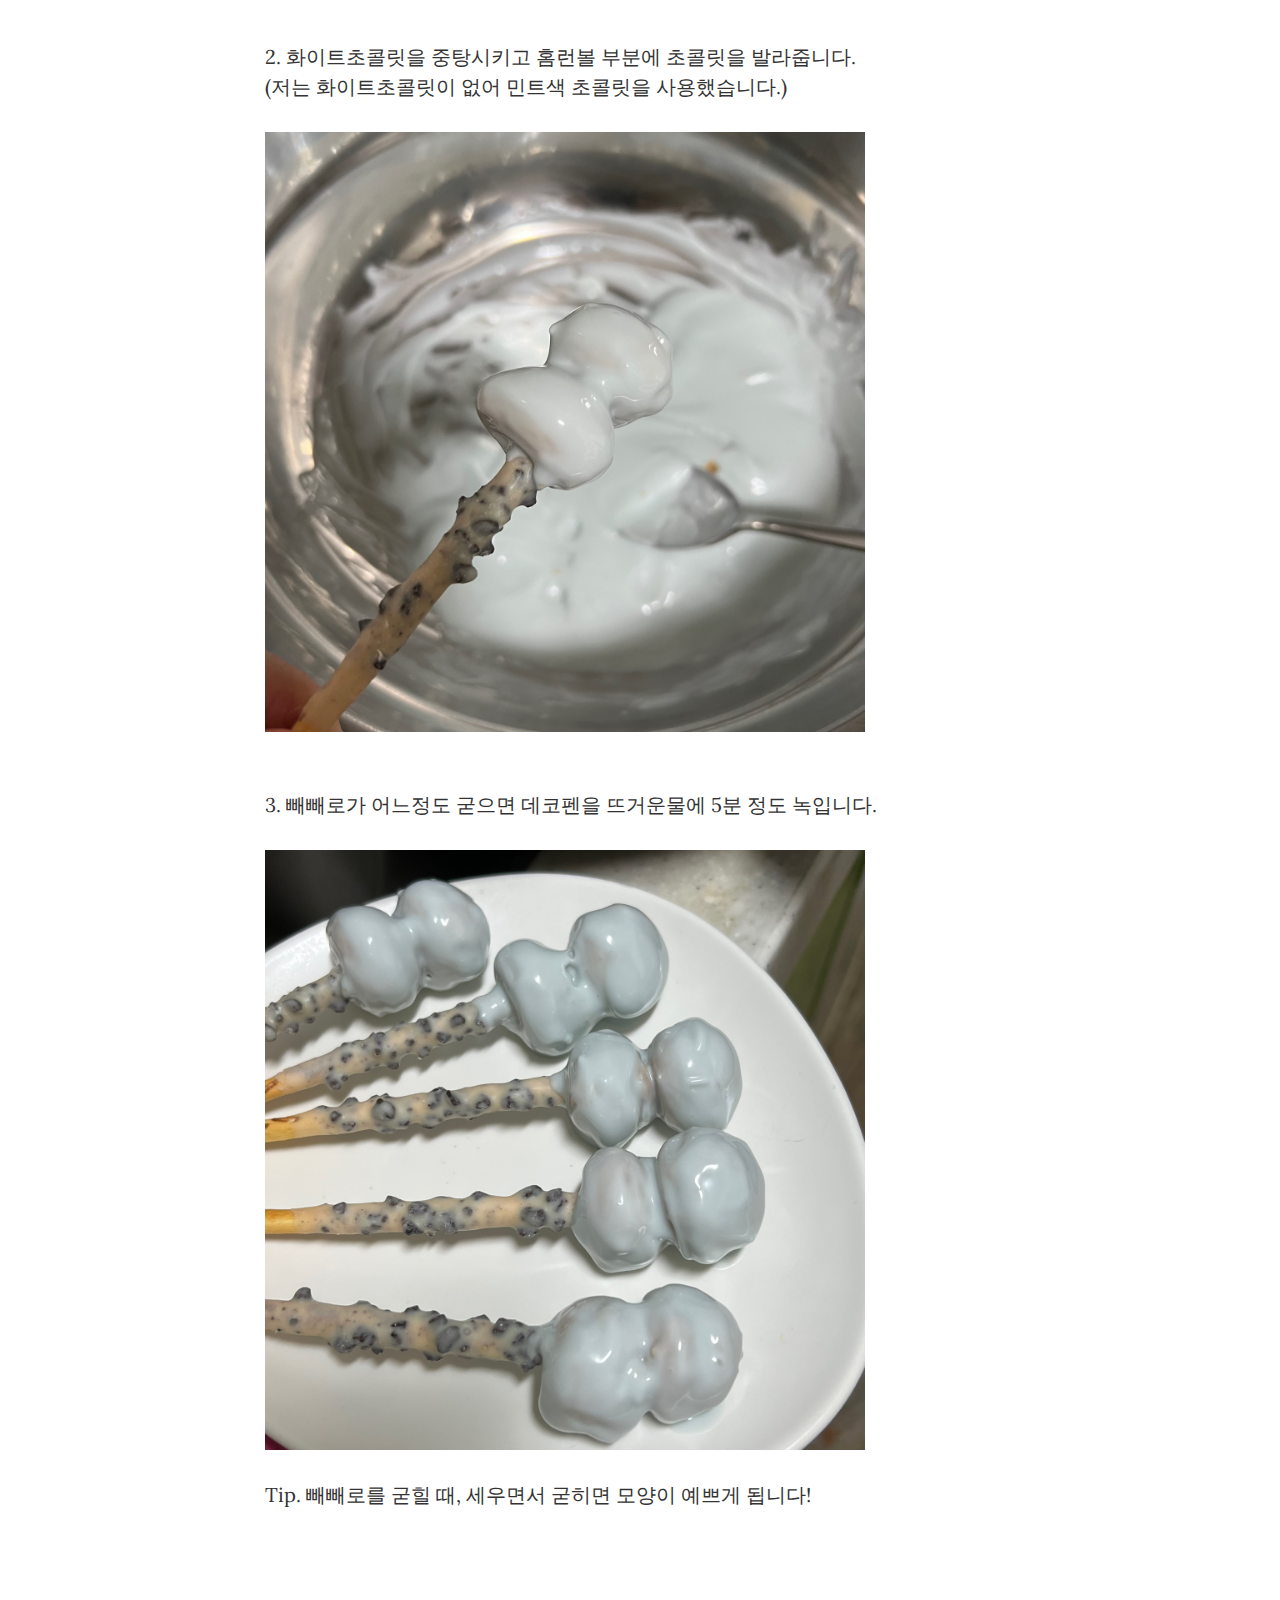
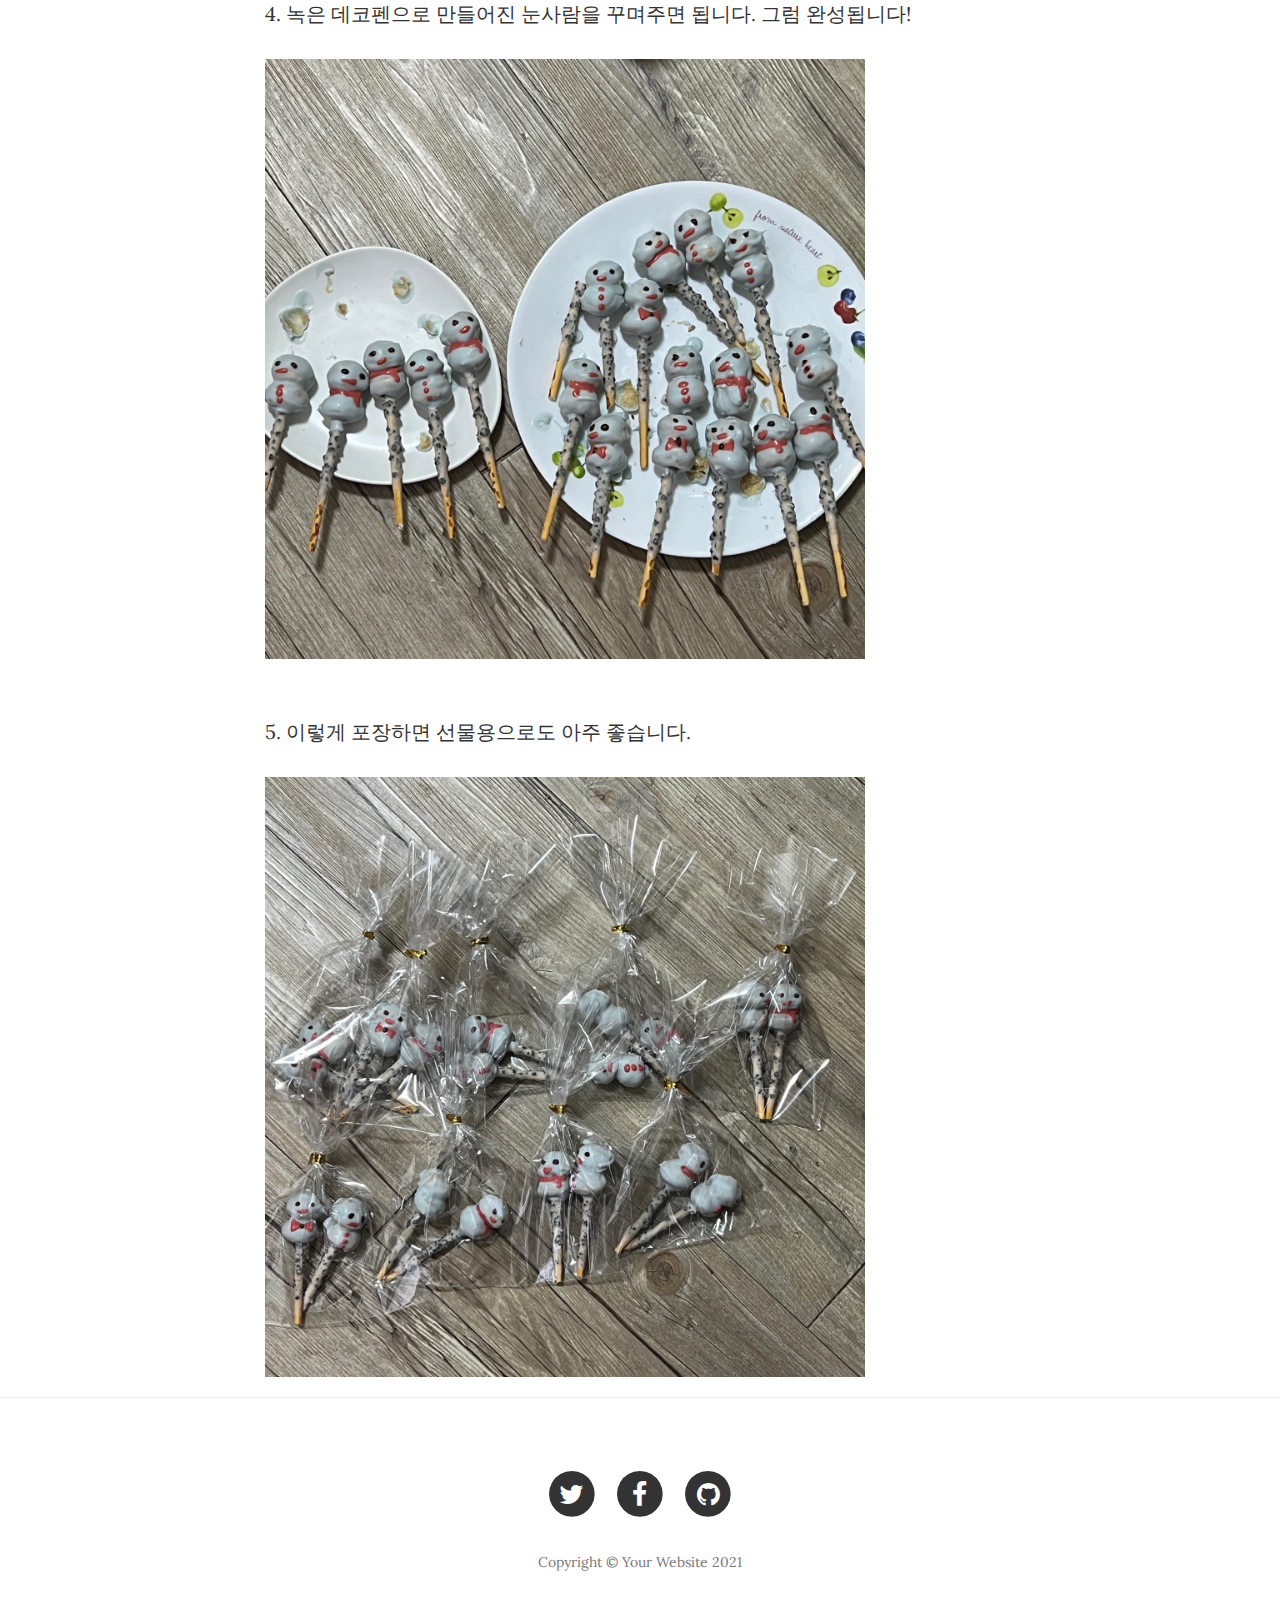
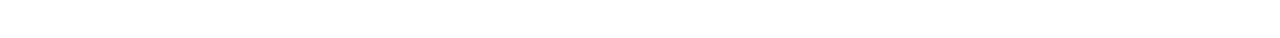
==== commit baee30de: "Update about.html" ====
--- a/about.html
+++ b/about.html
@@ -135,6 +135,7 @@
                     </a>
                     <br>
                     <br>
+                <br>
                 <h3> 눈사람 빼빼로</h3>
                         
                     <br>
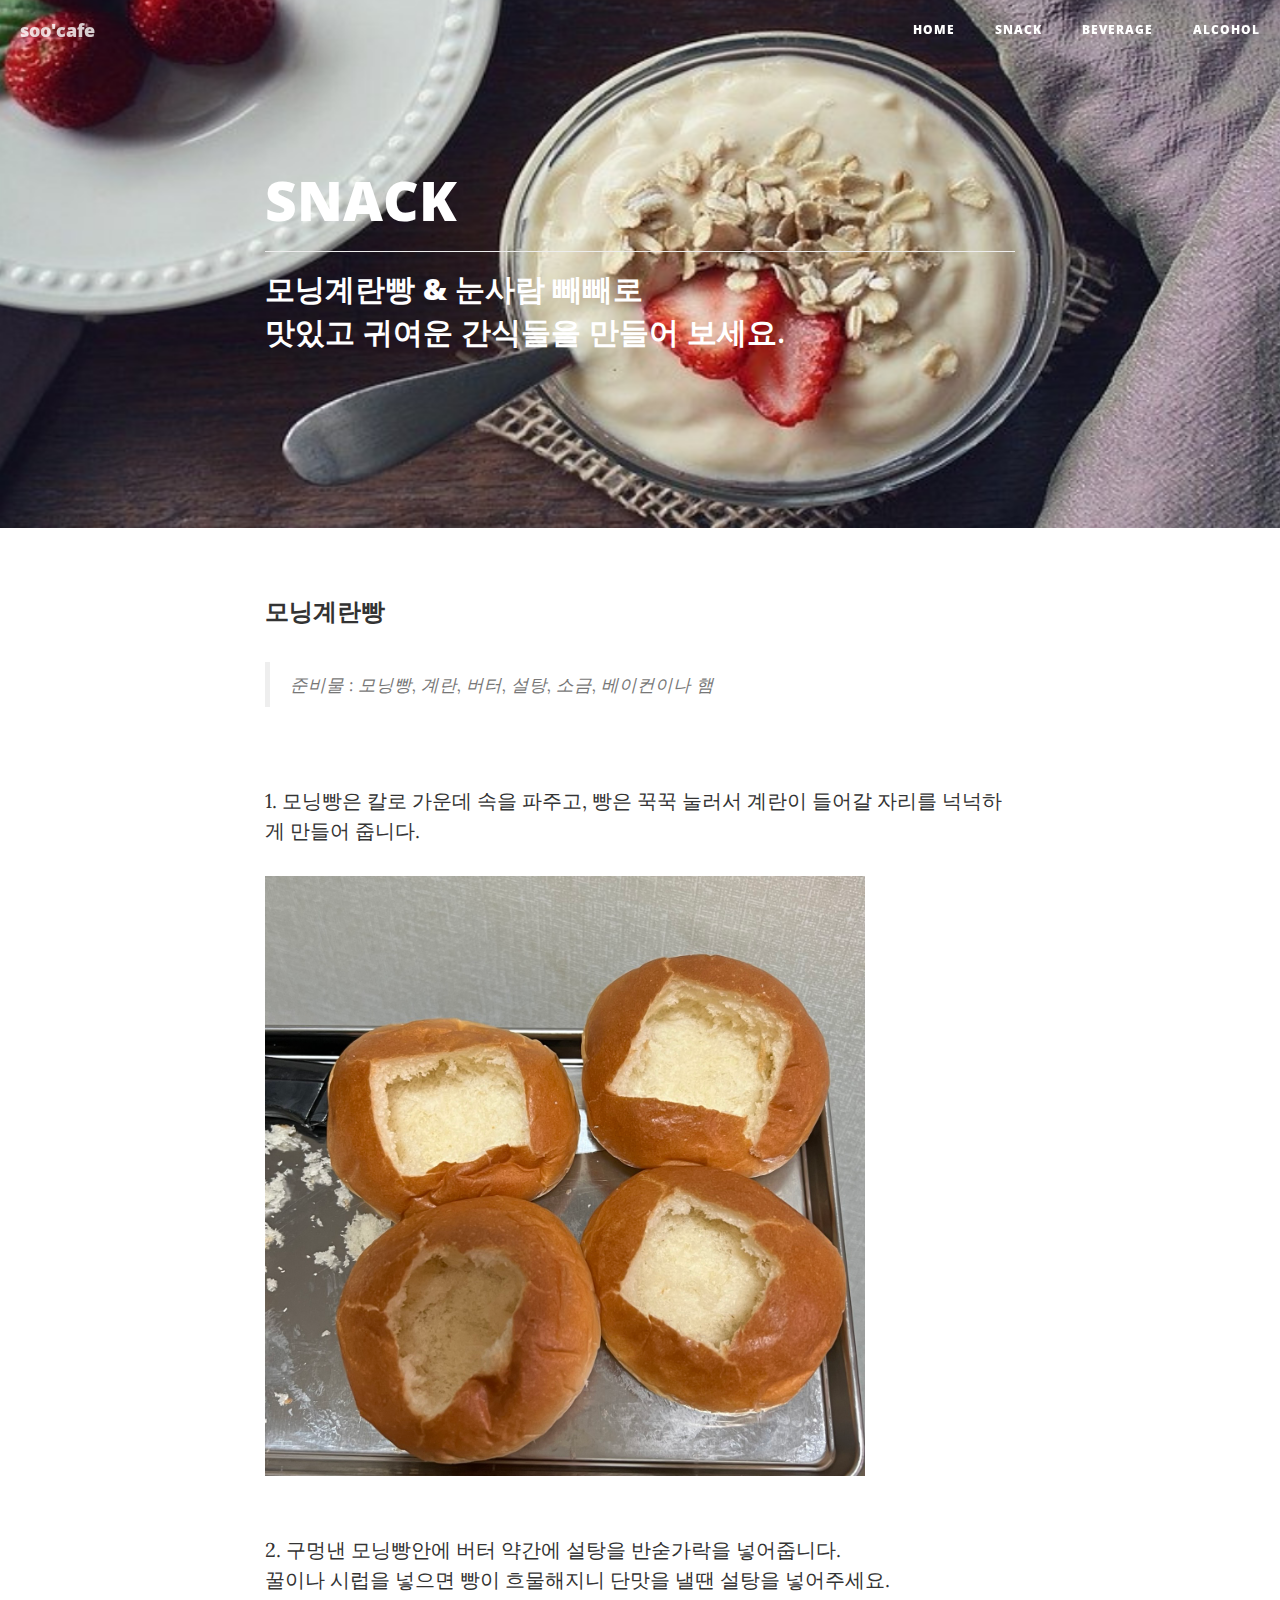
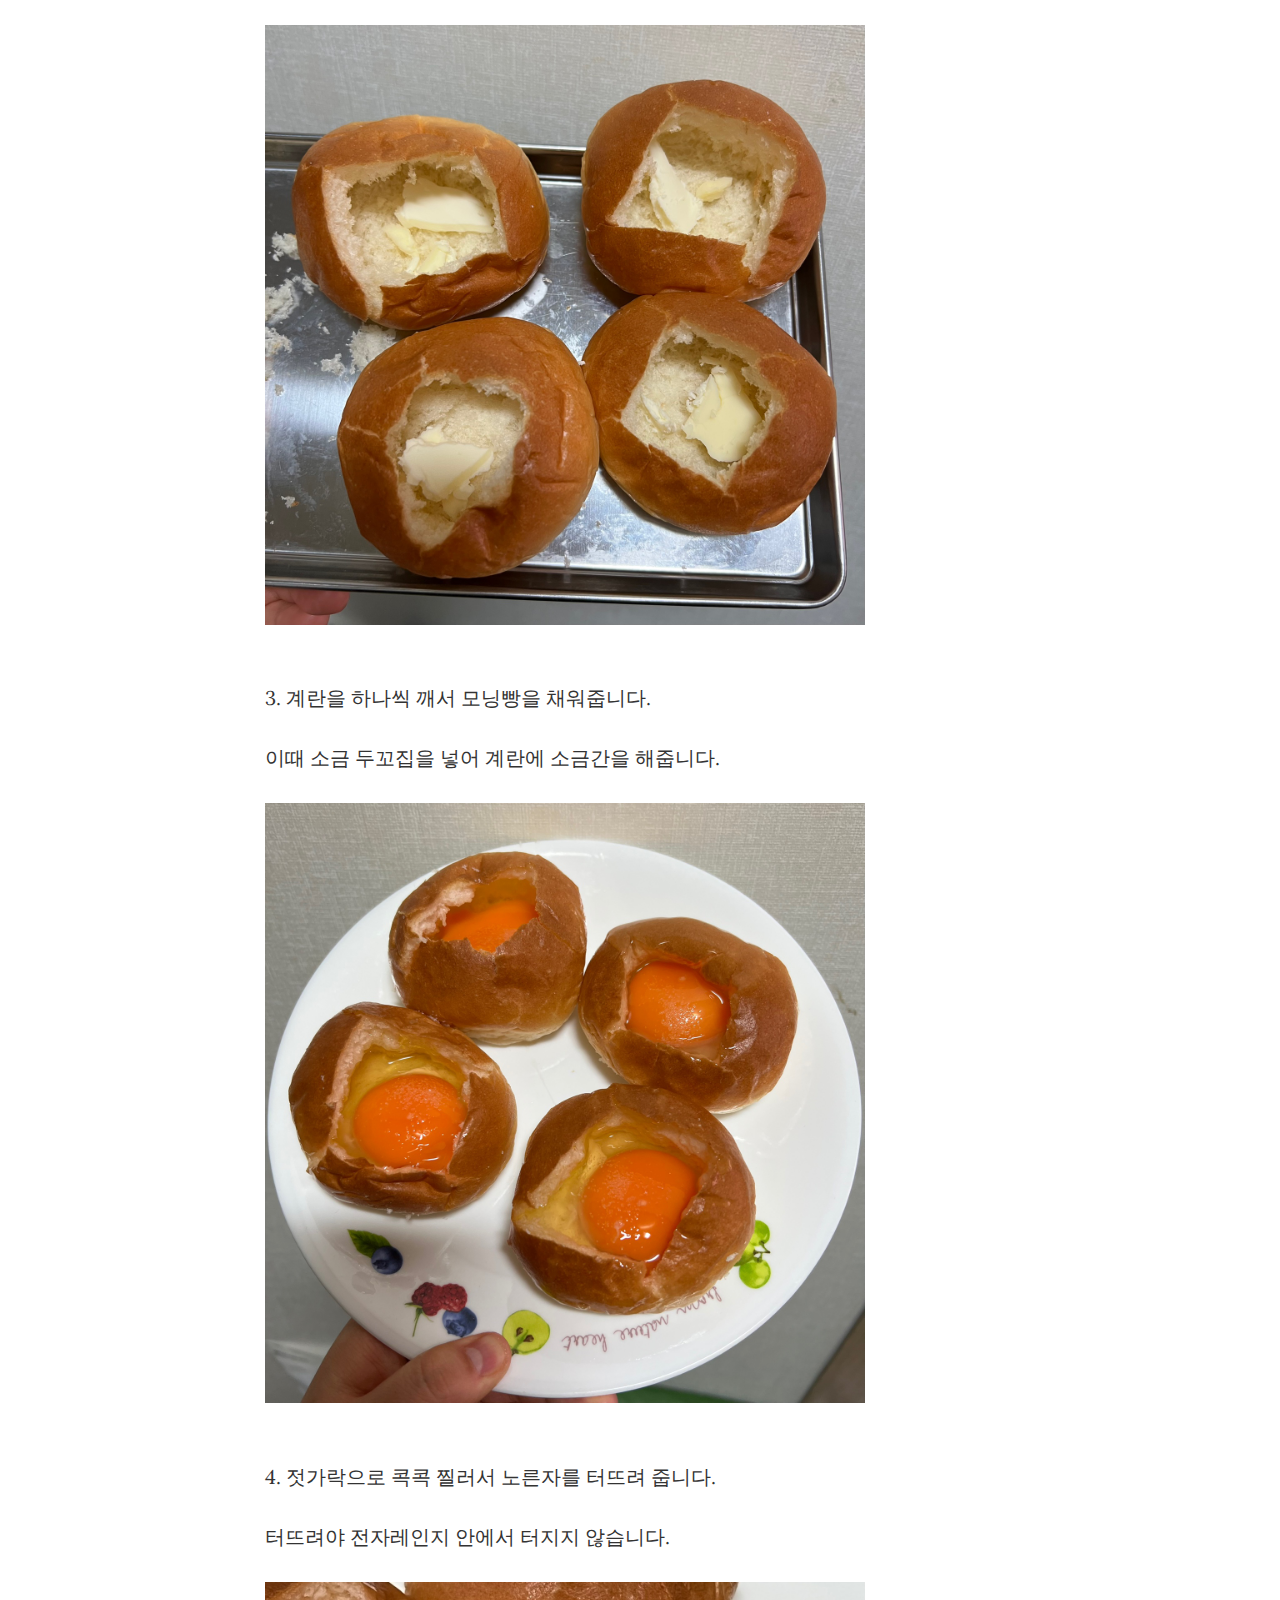
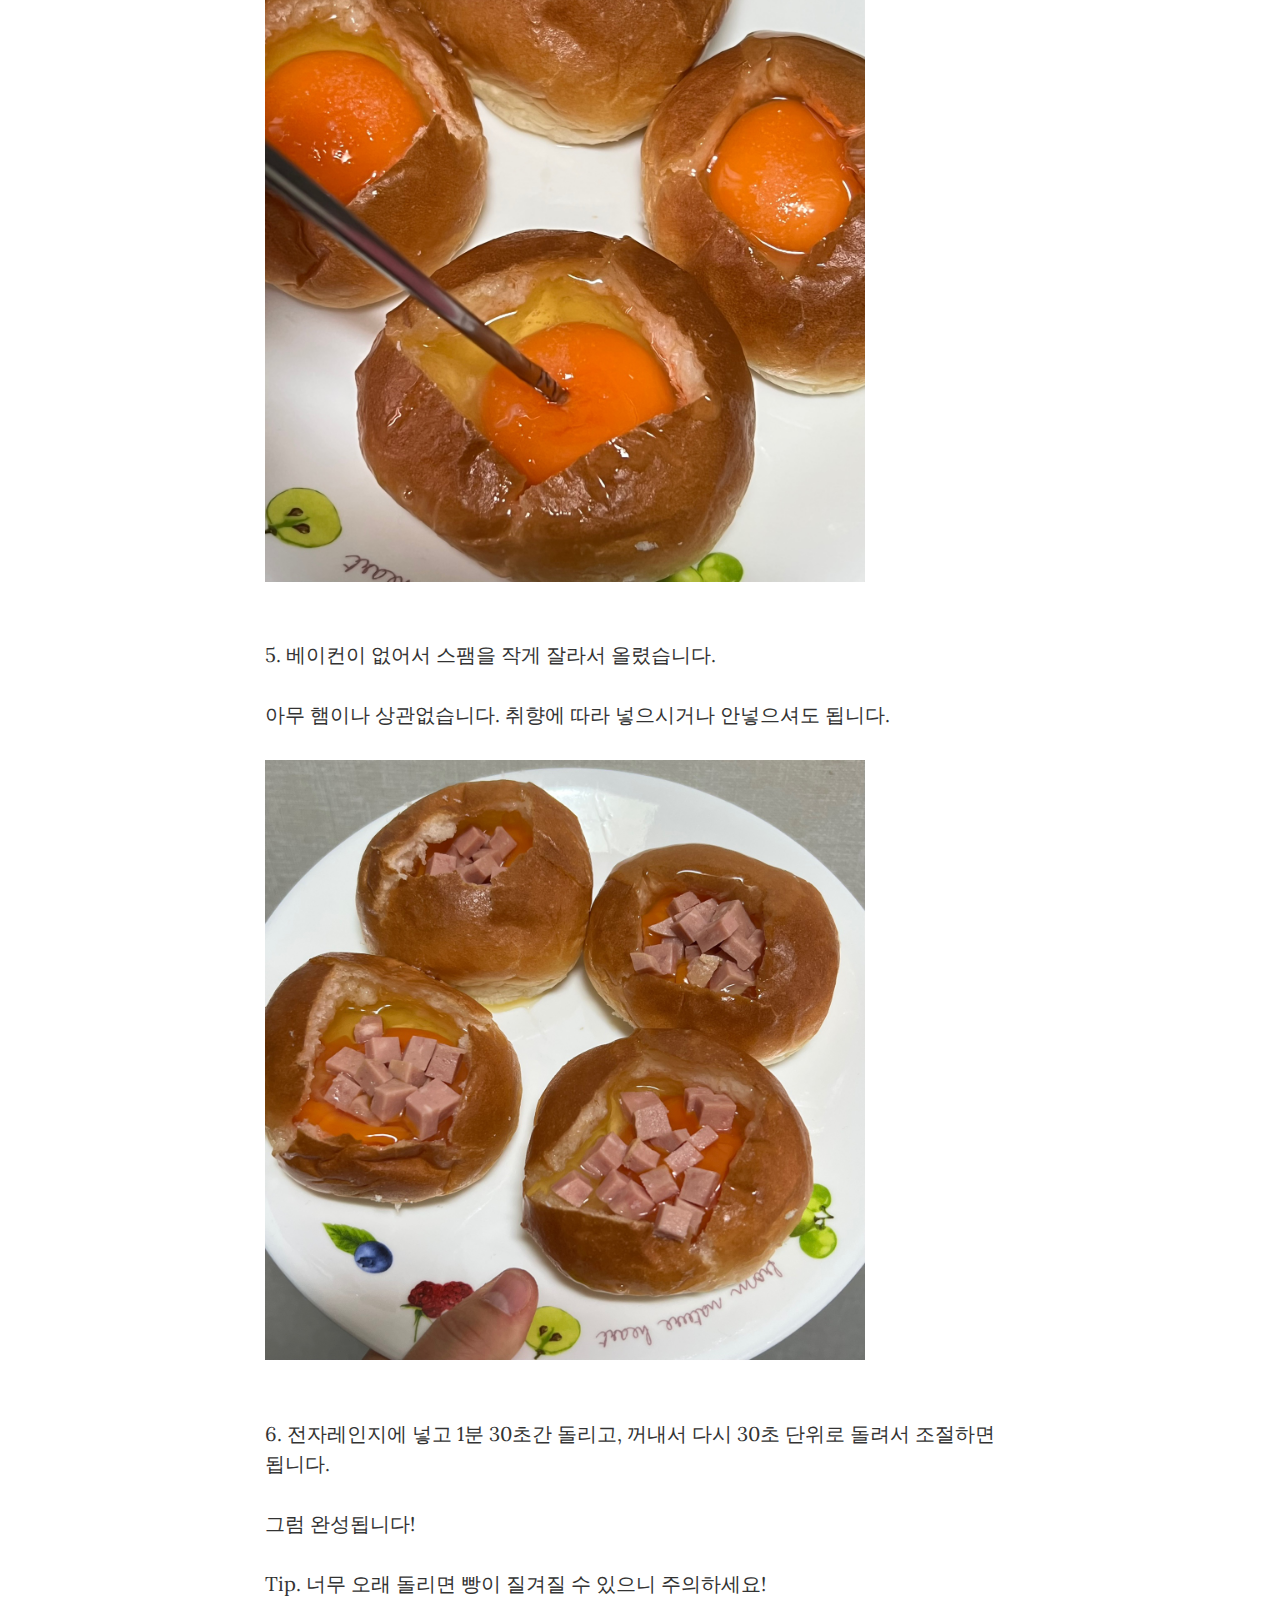
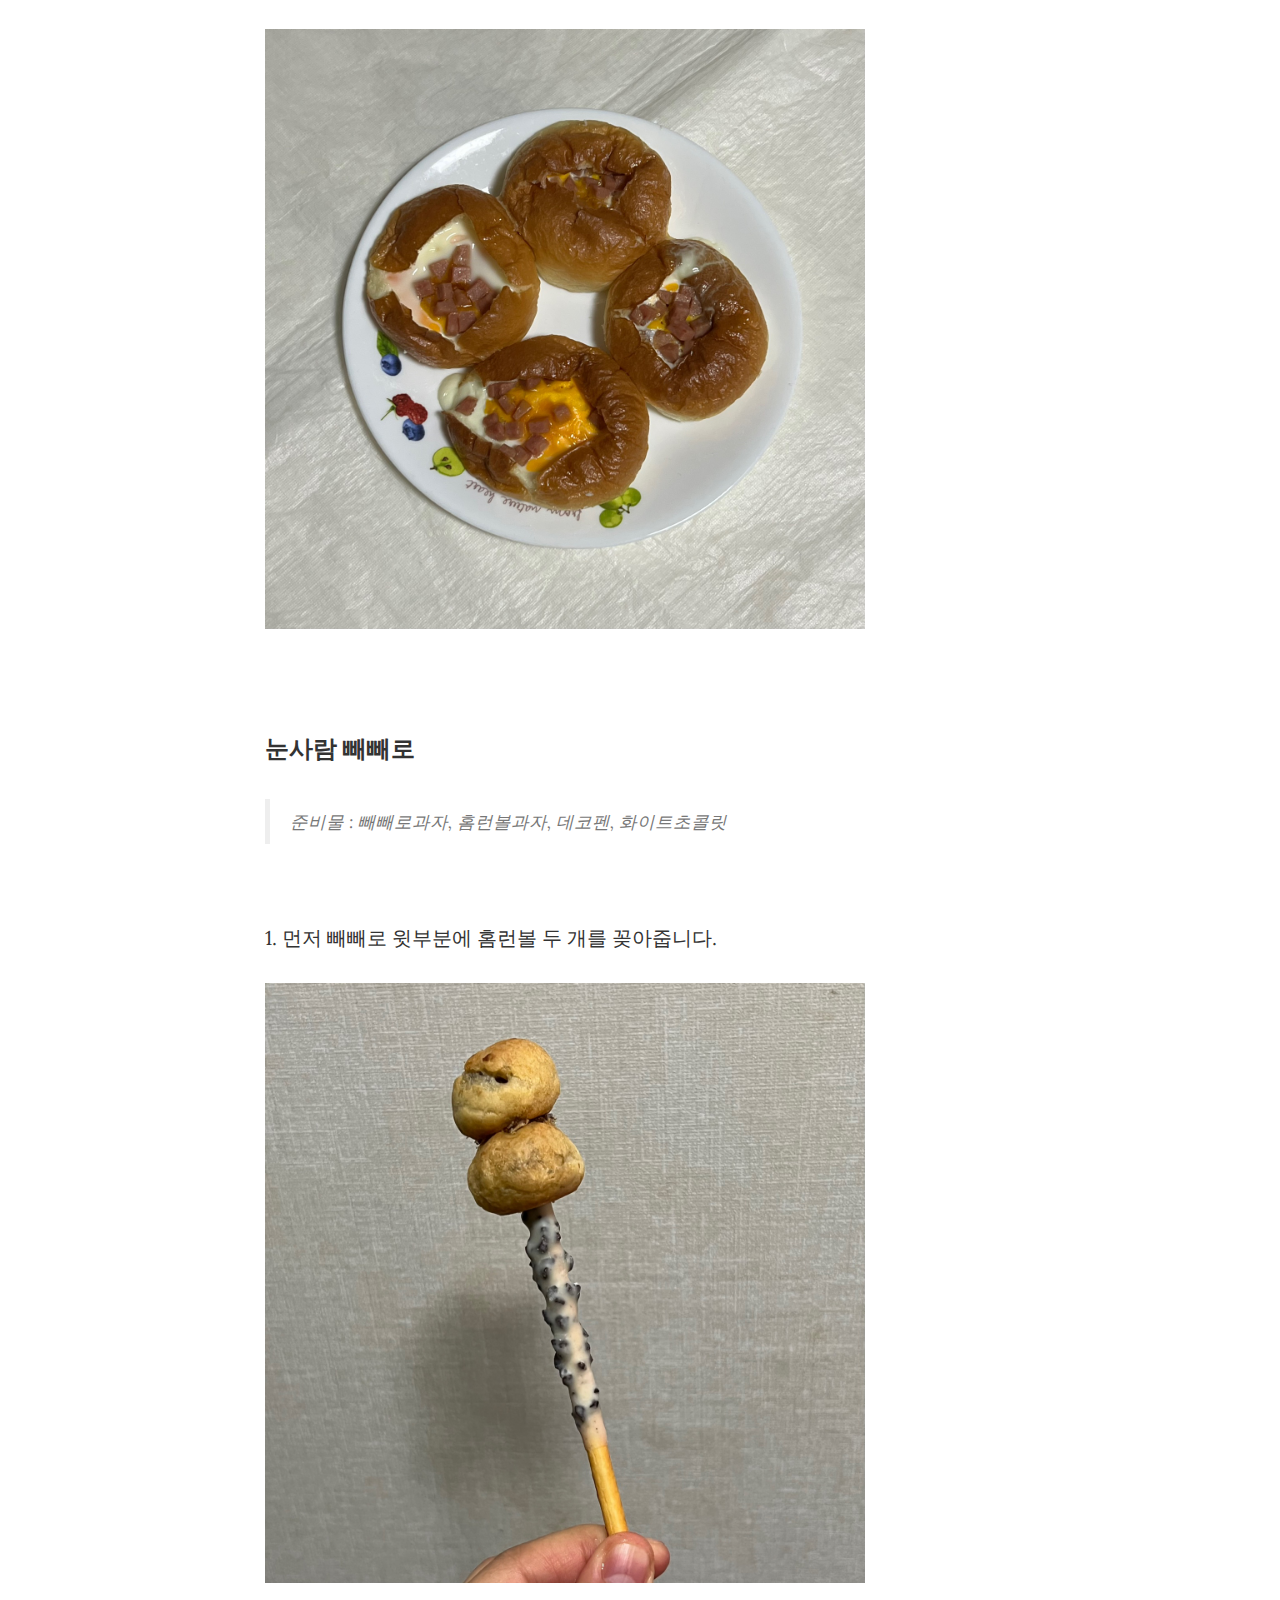
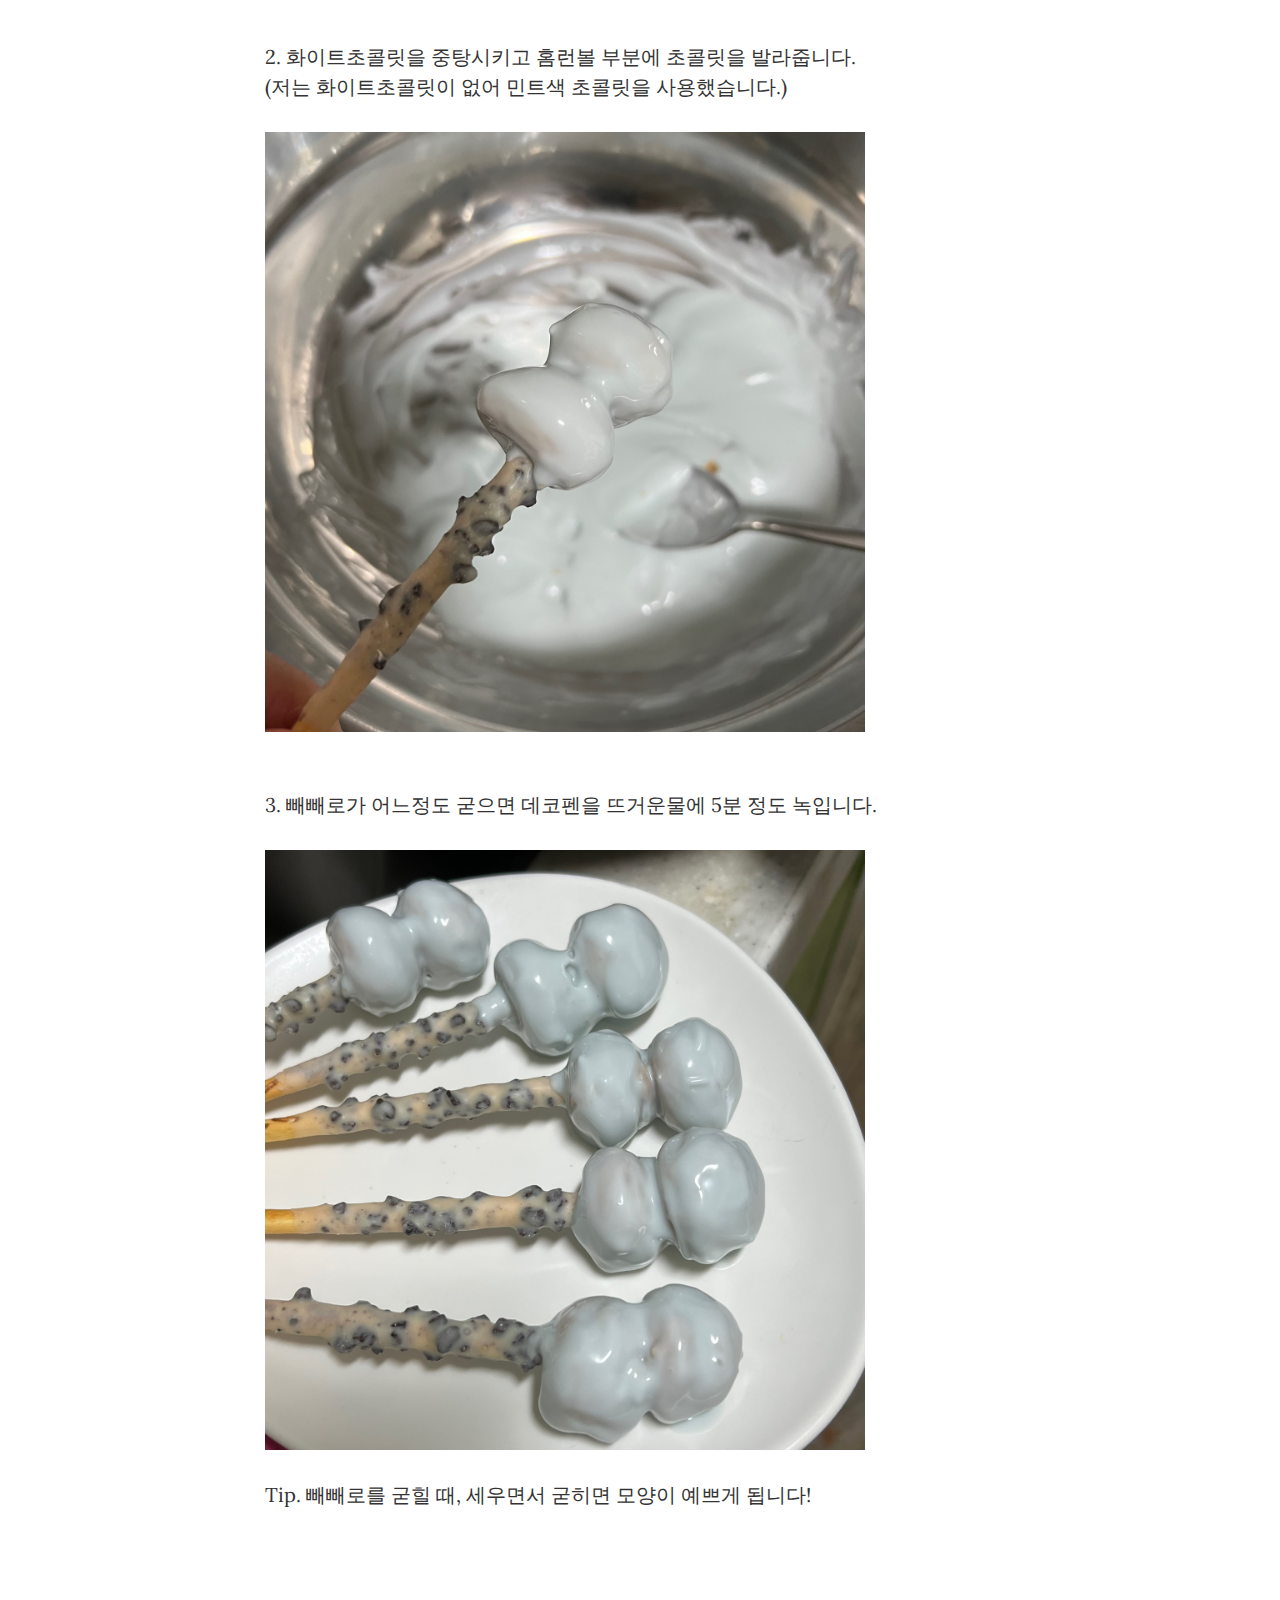
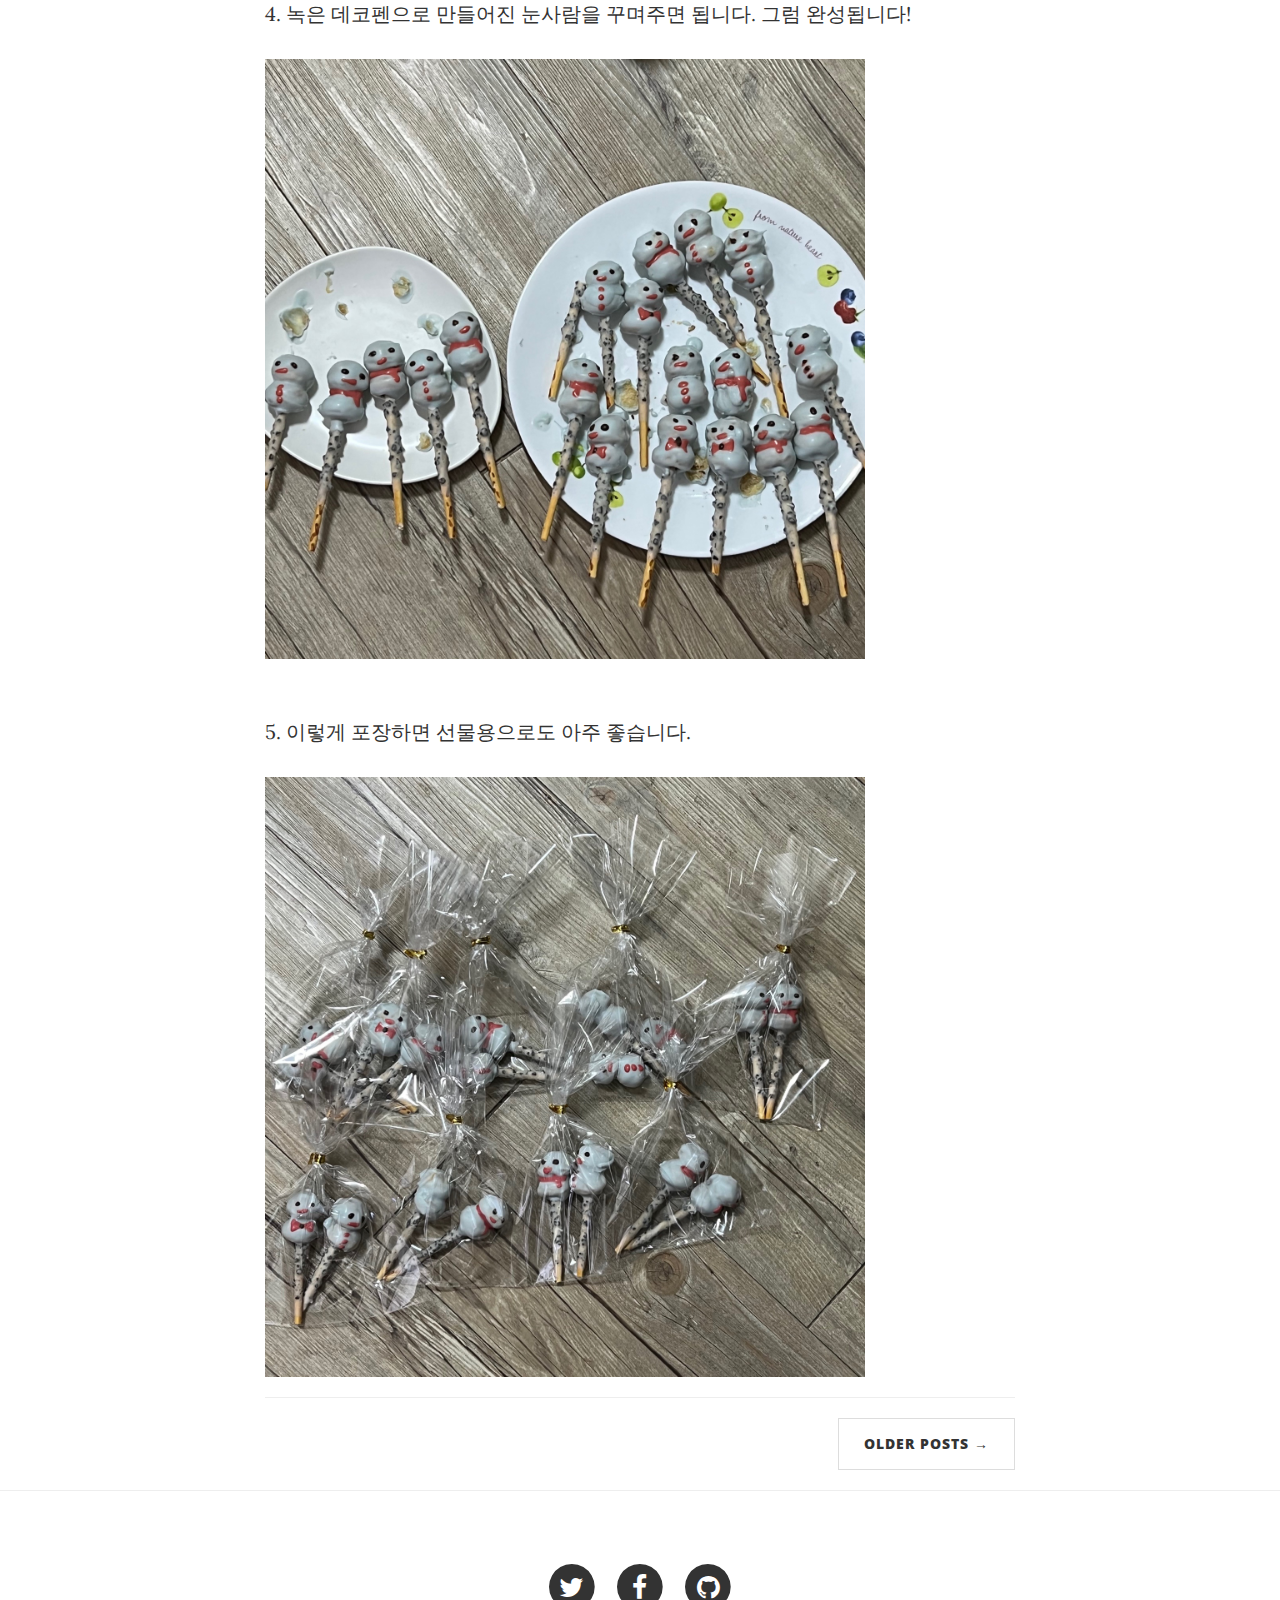
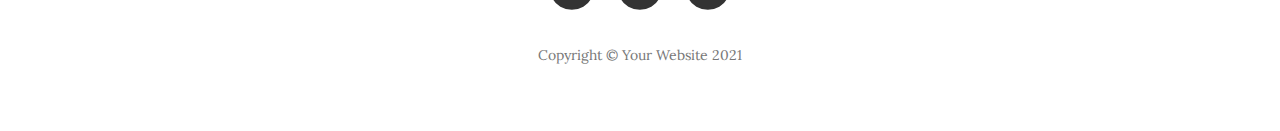
==== commit 30dd01dd: "Update about.html" ====
--- a/about.html
+++ b/about.html
@@ -170,6 +170,13 @@
                     <a href="#">
                         <img class="img-responsive" src="snow/b6.jpg" width="600" height="350" alt="">
                     </a>
+                <hr>
+                 <!-- Pager -->
+                <ul class="pager">
+                    <li class="next">
+                        <a href="#">Older Posts &rarr;</a>
+                    </li>
+                </ul>
 
             </div>
         </div>
